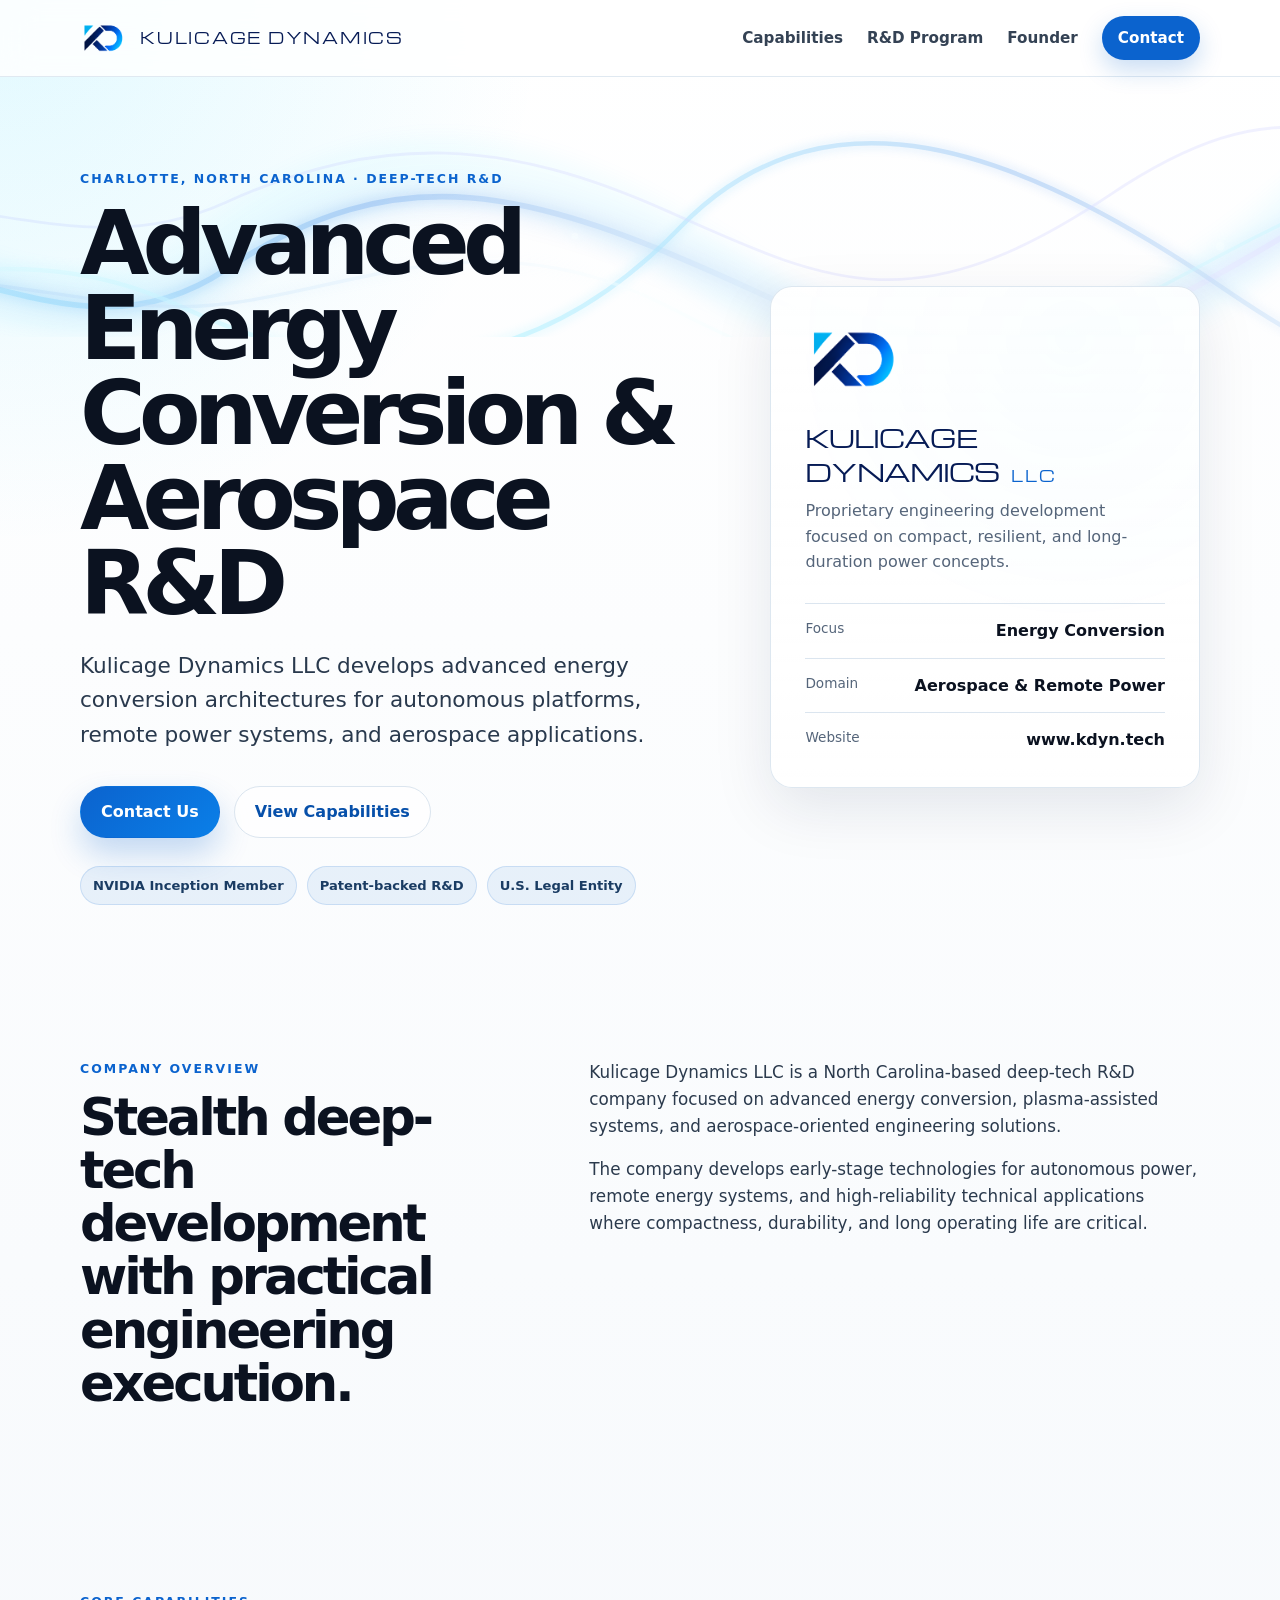
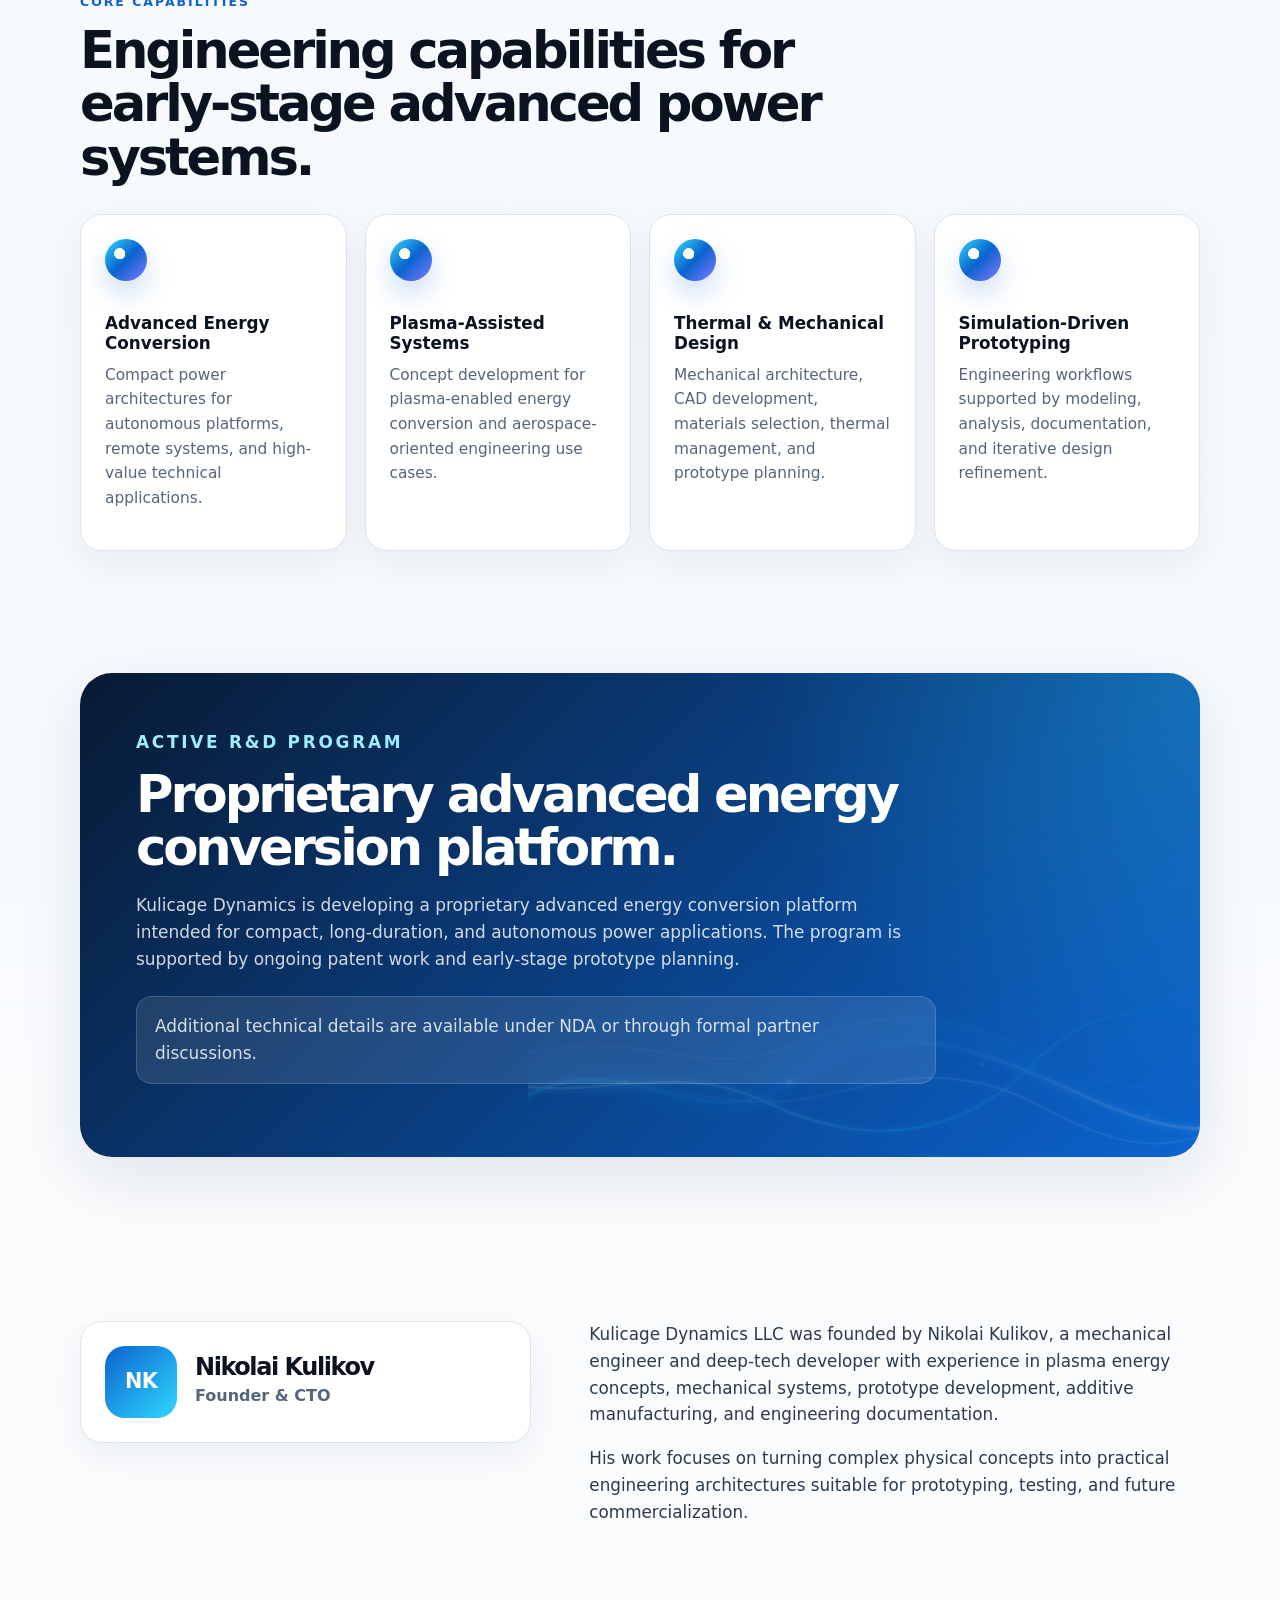
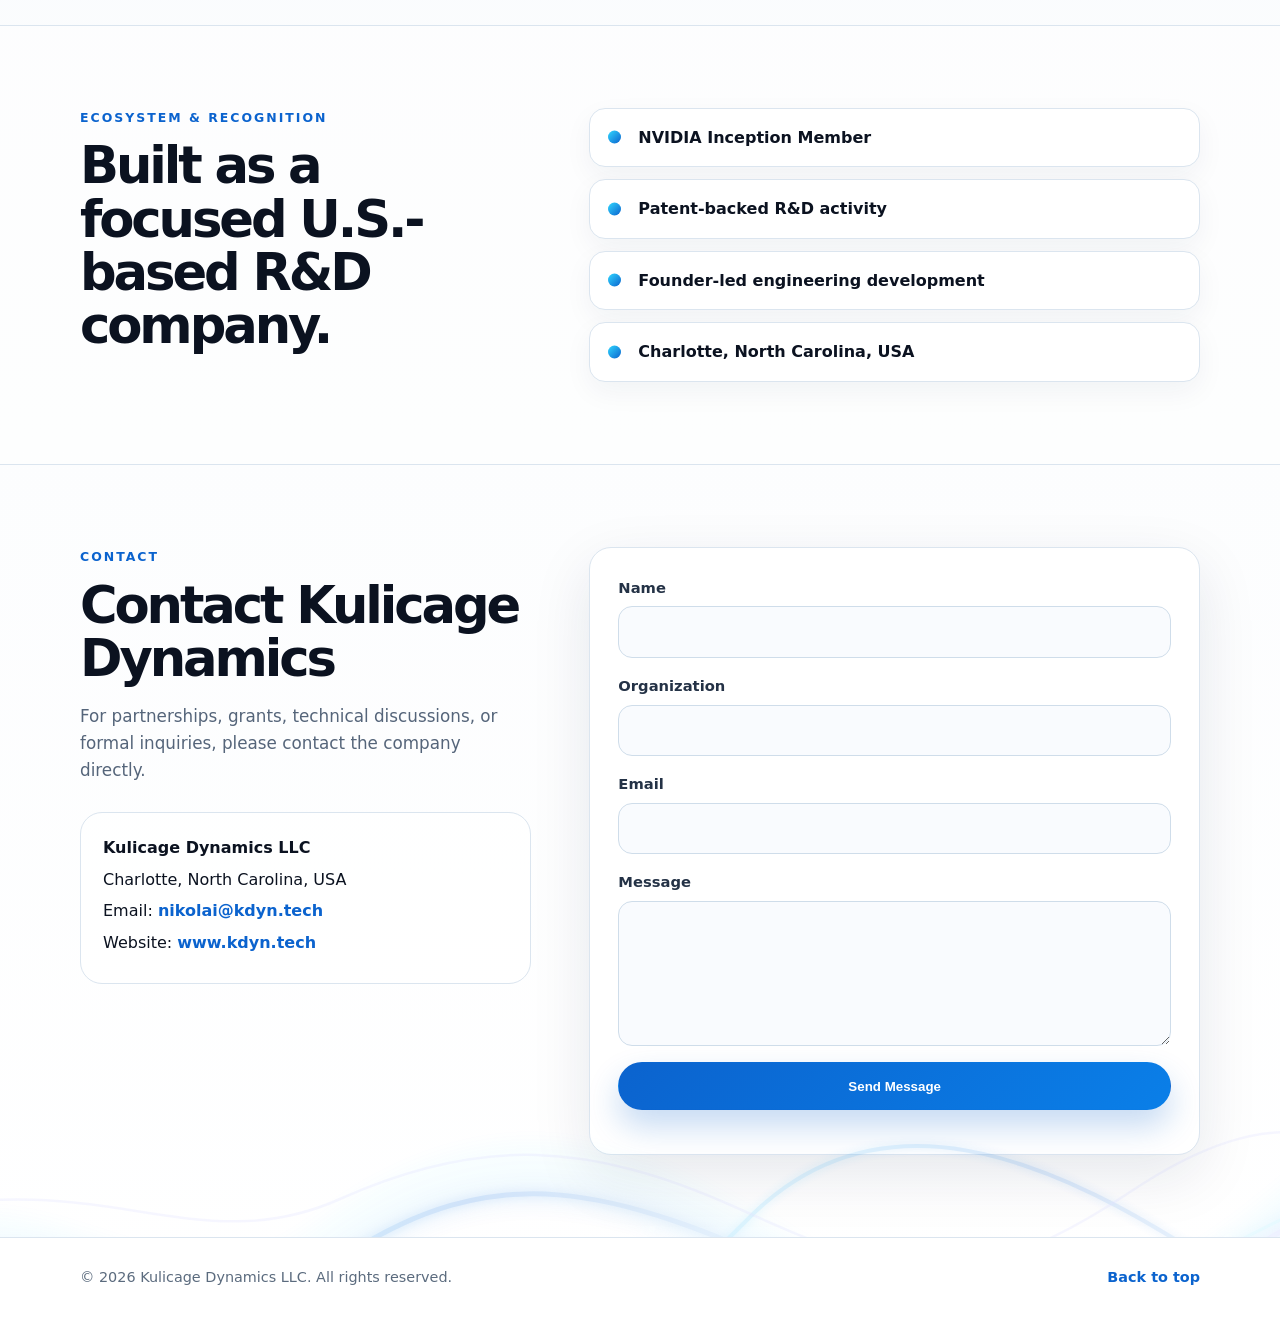
==== index.html @ 92423646 "Update index.html" ====
<!doctype html>
<html lang="en">
<head>
  <meta charset="utf-8" />
  <meta name="viewport" content="width=device-width, initial-scale=1" />
  <title>Kulicage Dynamics LLC | Advanced Energy Conversion & Aerospace R&D</title>
  <meta name="description" content="Kulicage Dynamics LLC is a North Carolina-based deep-tech R&D company focused on advanced energy conversion, plasma-assisted systems, aerospace-oriented engineering, and simulation-driven prototyping." />
  <meta name="theme-color" content="#0b63ce" />
  <meta property="og:title" content="Kulicage Dynamics LLC" />
  <meta property="og:description" content="Advanced Energy Conversion & Aerospace R&D" />
  <meta property="og:type" content="website" />
  <link rel="icon" href="assets/favicon.svg" type="image/svg+xml" />
  <link rel="preconnect" href="https://fonts.googleapis.com">
  <link rel="preconnect" href="https://fonts.gstatic.com" crossorigin>
  <link href="https://fonts.googleapis.com/css2?family=Michroma&family=Orbitron:wght@500;600;700&display=swap" rel="stylesheet">
  <link rel="stylesheet" href="styles.css" />
</head>

<body>
  <header class="site-header" id="top">
    <div class="container nav">
      <a class="brand" href="#top" aria-label="Kulicage Dynamics home">
        <img src="assets/logo.png" alt="" class="brand-mark" />
        <span class="brand-text">
          <span class="brand-name">Kulicage Dynamics</span>
        </span>
      </a>

      <button class="nav-toggle" type="button" aria-label="Open navigation" aria-expanded="false">
        <span></span><span></span><span></span>
      </button>

      <nav class="nav-links" aria-label="Main navigation">
        <a href="#capabilities">Capabilities</a>
        <a href="#program">R&D Program</a>
        <a href="#founder">Founder</a>
        <a href="#contact" class="nav-cta">Contact</a>
      </nav>
    </div>
  </header>

  <main>
    <section class="hero">
      <div class="plasma plasma-top" aria-hidden="true"></div>
      <div class="container hero-grid">
        <div class="hero-content">
          <p class="eyebrow">Charlotte, North Carolina · Deep-Tech R&D</p>
          <h1>Advanced Energy Conversion & Aerospace R&D</h1>
          <p class="hero-lead">
            Kulicage Dynamics LLC develops advanced energy conversion architectures
            for autonomous platforms, remote power systems, and aerospace applications.
          </p>
          <div class="hero-actions">
            <a class="button primary" href="#contact">Contact Us</a>
            <a class="button secondary" href="#capabilities">View Capabilities</a>
          </div>
          <div class="trust-row" aria-label="Company highlights">
            <span>NVIDIA Inception Member</span>
            <span>Patent-backed R&D</span>
            <span>U.S. Legal Entity</span>
          </div>
        </div>

        <aside class="hero-card" aria-label="Company summary">
          <div class="card-glow"></div>
          <img src="assets/logo.png" alt="" class="hero-card-logo" />
          <h2 class="card-wordmark">
          <span>Kulicage Dynamics</span>
          <small>LLC</small>
          </h2>
          <p>
            Proprietary engineering development focused on compact, resilient,
            and long-duration power concepts.
          </p>
          <dl>
            <div>
              <dt>Focus</dt>
              <dd>Energy Conversion</dd>
            </div>
            <div>
              <dt>Domain</dt>
              <dd>Aerospace & Remote Power</dd>
            </div>
            <div>
              <dt>Website</dt>
              <dd>www.kdyn.tech</dd>
            </div>
          </dl>
        </aside>
      </div>
    </section>

    <section class="section about" id="about">
      <div class="container split">
        <div>
          <p class="section-label">Company Overview</p>
          <h2>Stealth deep-tech development with practical engineering execution.</h2>
        </div>
        <div class="section-copy">
          <p>
            Kulicage Dynamics LLC is a North Carolina-based deep-tech R&D company
            focused on advanced energy conversion, plasma-assisted systems, and
            aerospace-oriented engineering solutions.
          </p>
          <p>
            The company develops early-stage technologies for autonomous power,
            remote energy systems, and high-reliability technical applications
            where compactness, durability, and long operating life are critical.
          </p>
        </div>
      </div>
    </section>

    <section class="section capabilities" id="capabilities">
      <div class="container">
        <div class="section-heading">
          <p class="section-label">Core Capabilities</p>
          <h2>Engineering capabilities for early-stage advanced power systems.</h2>
        </div>

        <div class="cards">
          <article class="cap-card">
            <span class="icon-dot"></span>
            <h3>Advanced Energy Conversion</h3>
            <p>Compact power architectures for autonomous platforms, remote systems, and high-value technical applications.</p>
          </article>

          <article class="cap-card">
            <span class="icon-dot"></span>
            <h3>Plasma-Assisted Systems</h3>
            <p>Concept development for plasma-enabled energy conversion and aerospace-oriented engineering use cases.</p>
          </article>

          <article class="cap-card">
            <span class="icon-dot"></span>
            <h3>Thermal & Mechanical Design</h3>
            <p>Mechanical architecture, CAD development, materials selection, thermal management, and prototype planning.</p>
          </article>

          <article class="cap-card">
            <span class="icon-dot"></span>
            <h3>Simulation-Driven Prototyping</h3>
            <p>Engineering workflows supported by modeling, analysis, documentation, and iterative design refinement.</p>
          </article>
        </div>
      </div>
    </section>

    <section class="section program" id="program">
      <div class="container program-panel">
        <div class="plasma plasma-panel" aria-hidden="true"></div>
        <div class="program-content">
          <p class="section-label">Active R&D Program</p>
          <h2>Proprietary advanced energy conversion platform.</h2>
          <p>
            Kulicage Dynamics is developing a proprietary advanced energy conversion
            platform intended for compact, long-duration, and autonomous power applications.
            The program is supported by ongoing patent work and early-stage prototype planning.
          </p>
          <p class="nda-note">
            Additional technical details are available under NDA or through formal partner discussions.
          </p>
        </div>
      </div>
    </section>

    <section class="section founder" id="founder">
      <div class="container founder-grid">
        <div class="founder-card">
          <div class="founder-initials">NK</div>
          <div>
            <h2>Nikolai Kulikov</h2>
            <p>Founder & CTO</p>
          </div>
        </div>
        <div class="section-copy">
          <p>
            Kulicage Dynamics LLC was founded by Nikolai Kulikov, a mechanical engineer
            and deep-tech developer with experience in plasma energy concepts, mechanical
            systems, prototype development, additive manufacturing, and engineering documentation.
          </p>
          <p>
            His work focuses on turning complex physical concepts into practical engineering
            architectures suitable for prototyping, testing, and future commercialization.
          </p>
        </div>
      </div>
    </section>

    <section class="section recognition" id="recognition">
      <div class="container recognition-grid">
        <div>
          <p class="section-label">Ecosystem & Recognition</p>
          <h2>Built as a focused U.S.-based R&D company.</h2>
        </div>
        <ul class="recognition-list">
          <li>NVIDIA Inception Member</li>
          <li>Patent-backed R&D activity</li>
          <li>Founder-led engineering development</li>
          <li>Charlotte, North Carolina, USA</li>
        </ul>
      </div>
    </section>

    <section class="section contact" id="contact">
      <div class="plasma plasma-bottom" aria-hidden="true"></div>
      <div class="container contact-grid">
        <div>
          <p class="section-label">Contact</p>
          <h2>Contact Kulicage Dynamics</h2>
          <p class="contact-lead">
            For partnerships, grants, technical discussions, or formal inquiries,
            please contact the company directly.
          </p>

          <div class="contact-lines">
            <p><strong>Kulicage Dynamics LLC</strong></p>
            <p>Charlotte, North Carolina, USA</p>
            <p>Email: <a href="mailto:nikolai@kdyn.tech">nikolai@kdyn.tech</a></p>
            <p>Website: <a href="https://www.kdyn.tech">www.kdyn.tech</a></p>
          </div>
        </div>

        <form class="contact-form" action="https://formspree.io/f/xzdokprv" method="POST">
           <label>
              Name
           <input type="text" name="name" autocomplete="name" required />
           </label>

           <label>
              Organization
           <input type="text" name="organization" autocomplete="organization" />
           </label>

           <label>
              Email
           <input type="email" name="email" autocomplete="email" required />
           </label>

           <label>
               Message
           <textarea name="message" rows="5" required></textarea>
           </label>

           <button class="button primary" id="sendBtn" type="submit">Send Message</button>

           <div id="formStatus" class="form-status" aria-live="polite"></div>
        </form>
      </div>
    </section>
  </main>

  <footer class="site-footer">
    <div class="container footer-row">
      <p>© <span id="year"></span> Kulicage Dynamics LLC. All rights reserved.</p>
      <a href="#top">Back to top</a>
    </div>
  </footer>

  <script src="script.js"></script>
</body>
</html>
---- styles.css ----
:root {
  --bg: #f6f9fc;
  --surface: #ffffff;
  --text: #0b1220;
  --muted: #55657a;
  --line: #dbe5ef;
  --blue: #0b63ce;
  --blue-dark: #0750aa;
  --cyan: #30d7ff;
  --violet: #7f7cff;
  --shadow: 0 20px 60px rgba(4, 32, 70, 0.10);
  --radius: 22px;
  --container: 1120px;
}

* {
  box-sizing: border-box;
}

html {
  scroll-behavior: smooth;
}

body {
  margin: 0;
  font-family: Inter, ui-sans-serif, system-ui, -apple-system, BlinkMacSystemFont, "Segoe UI", sans-serif;
  color: var(--text);
  background:
    radial-gradient(circle at top left, rgba(48, 215, 255, 0.14), transparent 34rem),
    linear-gradient(180deg, #ffffff 0%, var(--bg) 42%, #ffffff 100%);
  line-height: 1.6;
}

a {
  color: inherit;
  text-decoration: none;
}

img {
  max-width: 100%;
  display: block;
}

.container {
  width: min(var(--container), calc(100% - 40px));
  margin: 0 auto;
}

.site-header {
  position: sticky;
  top: 0;
  z-index: 20;
  background: rgba(255, 255, 255, 0.82);
  border-bottom: 1px solid rgba(219, 229, 239, 0.85);
  backdrop-filter: blur(16px);
}

.nav {
  min-height: 76px;
  display: flex;
  align-items: center;
  justify-content: space-between;
  gap: 24px;
}

.brand {
  display: flex;
  align-items: center;
  gap: 14px;
}

.brand-mark {
  width: 46px;
  height: auto;
  max-height: 42px;
  object-fit: contain;
}

.brand-text {
  display: grid;
  line-height: 1.15;
}

.brand-name {
  font-family: "Michroma", "Orbitron", system-ui, sans-serif;
  font-size: 0.92rem;
  font-weight: 400;
  letter-spacing: 0.12em;
  text-transform: uppercase;
  color: #061b55;
}

.brand-domain {
  color: var(--muted);
  font-size: 0.78rem;
  font-weight: 600;
  letter-spacing: 0.08em;
  text-transform: uppercase;
}

.nav-links {
  display: flex;
  align-items: center;
  gap: 24px;
  color: #344254;
  font-size: 0.95rem;
  font-weight: 650;
}

.nav-links a {
  transition: color 0.2s ease;
}

.nav-links a:hover {
  color: var(--blue);
}

.nav-cta {
  color: #ffffff !important;
  background: var(--blue);
  padding: 10px 16px;
  border-radius: 999px;
  box-shadow: 0 10px 24px rgba(11, 99, 206, 0.22);
}

.nav-toggle {
  display: none;
  border: 0;
  background: transparent;
  cursor: pointer;
  padding: 8px;
}

.nav-toggle span {
  display: block;
  width: 24px;
  height: 2px;
  margin: 5px 0;
  background: var(--text);
  border-radius: 99px;
}

.hero {
  position: relative;
  overflow: hidden;
  padding: 92px 0 72px;
}

.hero-grid {
  position: relative;
  display: grid;
  grid-template-columns: minmax(0, 1.2fr) minmax(320px, 0.8fr);
  gap: 46px;
  align-items: center;
}

.eyebrow,
.section-label {
  margin: 0 0 12px;
  color: var(--blue);
  font-size: 0.78rem;
  font-weight: 850;
  letter-spacing: 0.16em;
  text-transform: uppercase;
}

h1,
h2,
h3,
p {
  margin-top: 0;
}

h1 {
  max-width: 760px;
  margin-bottom: 22px;
  font-size: clamp(2.6rem, 7vw, 5.6rem);
  line-height: 0.95;
  letter-spacing: -0.075em;
}

.hero-lead {
  max-width: 720px;
  color: #29394d;
  font-size: clamp(1.08rem, 2vw, 1.35rem);
}

.hero-actions {
  display: flex;
  flex-wrap: wrap;
  gap: 14px;
  margin-top: 34px;
}

.button {
  display: inline-flex;
  align-items: center;
  justify-content: center;
  min-height: 48px;
  padding: 12px 20px;
  border: 1px solid transparent;
  border-radius: 999px;
  font-weight: 800;
  cursor: pointer;
  transition: transform 0.2s ease, box-shadow 0.2s ease, background 0.2s ease;
}

.button:hover {
  transform: translateY(-1px);
}

.button.primary {
  color: #ffffff;
  background: linear-gradient(135deg, var(--blue), #0a7fe8);
  box-shadow: 0 16px 32px rgba(11, 99, 206, 0.24);
}

.button.secondary {
  color: var(--blue-dark);
  background: rgba(255, 255, 255, 0.8);
  border-color: var(--line);
}

.trust-row {
  display: flex;
  flex-wrap: wrap;
  gap: 10px;
  margin-top: 28px;
}

.trust-row span {
  color: #1a3c63;
  background: rgba(11, 99, 206, 0.08);
  border: 1px solid rgba(11, 99, 206, 0.14);
  padding: 8px 12px;
  border-radius: 999px;
  font-size: 0.82rem;
  font-weight: 750;
}

.hero-card {
  position: relative;
  overflow: hidden;
  padding: 34px;
  background:
    linear-gradient(180deg, rgba(255, 255, 255, 0.94), rgba(255, 255, 255, 0.84)),
    radial-gradient(circle at 70% 10%, rgba(48, 215, 255, 0.32), transparent 18rem);
  border: 1px solid rgba(219, 229, 239, 0.92);
  border-radius: var(--radius);
  box-shadow: var(--shadow);
}

.card-glow {
  position: absolute;
  inset: auto -30% -45% 15%;
  height: 180px;
  background: radial-gradient(circle, rgba(48, 215, 255, 0.28), transparent 70%);
  pointer-events: none;
}

.hero-card-logo {
  width: 96px;
  height: auto;
  max-height: 78px;
  object-fit: contain;
  margin-bottom: 24px;
}

.hero-card h2 {
  margin-bottom: 10px;
  font-size: 1.55rem;
  letter-spacing: -0.04em;
}

.hero-card p {
  color: var(--muted);
}

.hero-card dl {
  display: grid;
  gap: 14px;
  margin: 28px 0 0;
}

.hero-card dl div {
  display: flex;
  justify-content: space-between;
  gap: 16px;
  padding-top: 14px;
  border-top: 1px solid var(--line);
}

.hero-card dt {
  color: var(--muted);
  font-size: 0.85rem;
}

.hero-card dd {
  margin: 0;
  color: var(--text);
  font-weight: 800;
  text-align: right;
}

.plasma {
  position: absolute;
  pointer-events: none;
  opacity: 0.72;
  background-image: url("assets/plasma-header.svg");
  background-repeat: no-repeat;
  background-size: cover;
  filter: saturate(1.15);
}

.plasma-top {
  top: 0;
  left: 50%;
  width: 140%;
  height: 260px;
  transform: translateX(-50%);
  opacity: 0.34;
}

.section {
  padding: 82px 0;
}

.split,
.founder-grid,
.recognition-grid,
.contact-grid {
  display: grid;
  grid-template-columns: minmax(0, 0.85fr) minmax(0, 1.15fr);
  gap: 58px;
  align-items: start;
}

.section h2 {
  margin-bottom: 18px;
  font-size: clamp(2rem, 4vw, 3.25rem);
  line-height: 1.04;
  letter-spacing: -0.06em;
}

.section-copy {
  color: #2b3a4d;
  font-size: 1.05rem;
}

.section-heading {
  max-width: 740px;
  margin-bottom: 30px;
}

.cards {
  display: grid;
  grid-template-columns: repeat(4, 1fr);
  gap: 18px;
}

.cap-card {
  min-height: 250px;
  padding: 24px;
  background: var(--surface);
  border: 1px solid var(--line);
  border-radius: var(--radius);
  box-shadow: 0 14px 36px rgba(4, 32, 70, 0.06);
}

.icon-dot {
  display: inline-block;
  width: 42px;
  height: 42px;
  margin-bottom: 24px;
  border-radius: 50%;
  background:
    radial-gradient(circle at 35% 35%, #ffffff 0 14%, transparent 15%),
    linear-gradient(135deg, var(--cyan), var(--blue), var(--violet));
  box-shadow: 0 12px 28px rgba(11, 99, 206, 0.22);
}

.cap-card h3 {
  margin-bottom: 10px;
  font-size: 1.05rem;
  line-height: 1.2;
}

.cap-card p {
  color: var(--muted);
  font-size: 0.96rem;
}

.program {
  padding-top: 40px;
}

.program-panel {
  position: relative;
  overflow: hidden;
  padding: 56px;
  color: #ffffff;
  background:
    radial-gradient(circle at top right, rgba(48, 215, 255, 0.25), transparent 28rem),
    linear-gradient(135deg, #081a33, #0b63ce);
  border-radius: calc(var(--radius) + 10px);
  box-shadow: var(--shadow);
}

.program-panel .section-label {
  color: #9eeeff;
}

.program-content {
  position: relative;
  max-width: 800px;
}

.program-content p {
  color: rgba(255, 255, 255, 0.82);
  font-size: 1.06rem;
}

.nda-note {
  margin-top: 22px;
  padding: 16px 18px;
  background: rgba(255, 255, 255, 0.10);
  border: 1px solid rgba(255, 255, 255, 0.16);
  border-radius: 16px;
}

.plasma-panel {
  right: -10%;
  bottom: -40px;
  width: 70%;
  height: 220px;
  opacity: 0.18;
}

.founder-card {
  display: flex;
  align-items: center;
  gap: 18px;
  padding: 24px;
  background: #ffffff;
  border: 1px solid var(--line);
  border-radius: var(--radius);
  box-shadow: 0 14px 36px rgba(4, 32, 70, 0.06);
}

.founder-initials {
  display: grid;
  place-items: center;
  flex: 0 0 auto;
  width: 72px;
  height: 72px;
  color: #ffffff;
  background: linear-gradient(135deg, var(--blue), var(--cyan));
  border-radius: 20px;
  font-size: 1.3rem;
  font-weight: 900;
  letter-spacing: -0.04em;
}

.founder-card h2 {
  margin: 0;
  font-size: 1.5rem;
}

.founder-card p {
  margin: 4px 0 0;
  color: var(--muted);
  font-weight: 700;
}

.recognition {
  background: rgba(255, 255, 255, 0.58);
  border-top: 1px solid var(--line);
  border-bottom: 1px solid var(--line);
}

.recognition-list {
  display: grid;
  gap: 12px;
  margin: 0;
  padding: 0;
  list-style: none;
}

.recognition-list li {
  position: relative;
  padding: 16px 18px 16px 48px;
  background: #ffffff;
  border: 1px solid var(--line);
  border-radius: 16px;
  font-weight: 750;
  box-shadow: 0 10px 28px rgba(4, 32, 70, 0.05);
}

.recognition-list li::before {
  content: "";
  position: absolute;
  left: 18px;
  top: 50%;
  width: 13px;
  height: 13px;
  transform: translateY(-50%);
  border-radius: 50%;
  background: linear-gradient(135deg, var(--cyan), var(--blue));
}

.contact {
  position: relative;
  overflow: hidden;
}

.contact-lead {
  max-width: 520px;
  color: var(--muted);
  font-size: 1.05rem;
}

.contact-lines {
  margin-top: 28px;
  padding: 22px;
  background: rgba(255, 255, 255, 0.78);
  border: 1px solid var(--line);
  border-radius: var(--radius);
}

.contact-lines p {
  margin-bottom: 6px;
}

.contact-lines a {
  color: var(--blue);
  font-weight: 750;
}

.contact-form {
  display: grid;
  gap: 16px;
  padding: 28px;
  background: #ffffff;
  border: 1px solid var(--line);
  border-radius: var(--radius);
  box-shadow: var(--shadow);
}

.contact-form label {
  display: grid;
  gap: 7px;
  color: #243246;
  font-size: 0.92rem;
  font-weight: 800;
}

input,
textarea {
  width: 100%;
  color: var(--text);
  background: #f9fbfe;
  border: 1px solid #cfddea;
  border-radius: 14px;
  padding: 13px 14px;
  font: inherit;
  outline: none;
  transition: border-color 0.2s ease, box-shadow 0.2s ease;
}

input:focus,
textarea:focus {
  border-color: rgba(11, 99, 206, 0.65);
  box-shadow: 0 0 0 4px rgba(11, 99, 206, 0.10);
}

textarea {
  resize: vertical;
}

.form-note {
  margin: 0;
  color: var(--muted);
  font-size: 0.78rem;
}

code {
  background: #eef4fb;
  padding: 2px 5px;
  border-radius: 6px;
}

.plasma-bottom {
  right: -18%;
  bottom: -110px;
  width: 125%;
  height: 260px;
  opacity: 0.22;
}

.site-footer {
  padding: 28px 0;
  color: #5b6b7e;
  background: #ffffff;
  border-top: 1px solid var(--line);
}

.footer-row {
  display: flex;
  justify-content: space-between;
  gap: 16px;
  align-items: center;
  font-size: 0.9rem;
}

.footer-row p {
  margin: 0;
}

.footer-row a {
  color: var(--blue);
  font-weight: 750;
}

@media (max-width: 920px) {
  .nav-toggle {
    display: block;
  }

  .nav-links {
    position: absolute;
    top: 76px;
    left: 20px;
    right: 20px;
    display: none;
    flex-direction: column;
    align-items: stretch;
    gap: 8px;
    padding: 16px;
    background: #ffffff;
    border: 1px solid var(--line);
    border-radius: 18px;
    box-shadow: var(--shadow);
  }

  .nav-links.is-open {
    display: flex;
  }

  .nav-links a {
    padding: 10px 12px;
  }

  .nav-cta {
    text-align: center;
  }

  .hero {
    padding-top: 72px;
  }

  .hero-grid,
  .split,
  .founder-grid,
  .recognition-grid,
  .contact-grid {
    grid-template-columns: 1fr;
  }

  .cards {
    grid-template-columns: repeat(2, 1fr);
  }

  .program-panel {
    padding: 36px 24px;
  }
}

@media (max-width: 620px) {
  .container {
    width: min(100% - 28px, var(--container));
  }

  .brand-name {
    font-size: 0.95rem;
  }

  .brand-domain {
    display: none;
  }

  h1 {
    font-size: clamp(2.5rem, 17vw, 4.3rem);
  }

  .hero-actions {
    flex-direction: column;
  }

  .button {
    width: 100%;
  }

  .cards {
    grid-template-columns: 1fr;
  }

  .cap-card {
    min-height: auto;
  }

  .footer-row {
    flex-direction: column;
    align-items: flex-start;
  }
}

.card-wordmark {
  margin-bottom: 14px;
  font-family: "Michroma", "Orbitron", system-ui, sans-serif;
  font-size: 1.18rem;
  font-weight: 400;
  line-height: 1.35;
  letter-spacing: 0.08em;
  text-transform: uppercase;
  color: #061b55;
}

.card-wordmark small {
  display: inline-block;
  margin-left: 0.35rem;
  font-size: 0.62em;
  letter-spacing: 0.12em;
  color: #0b63ce;
}
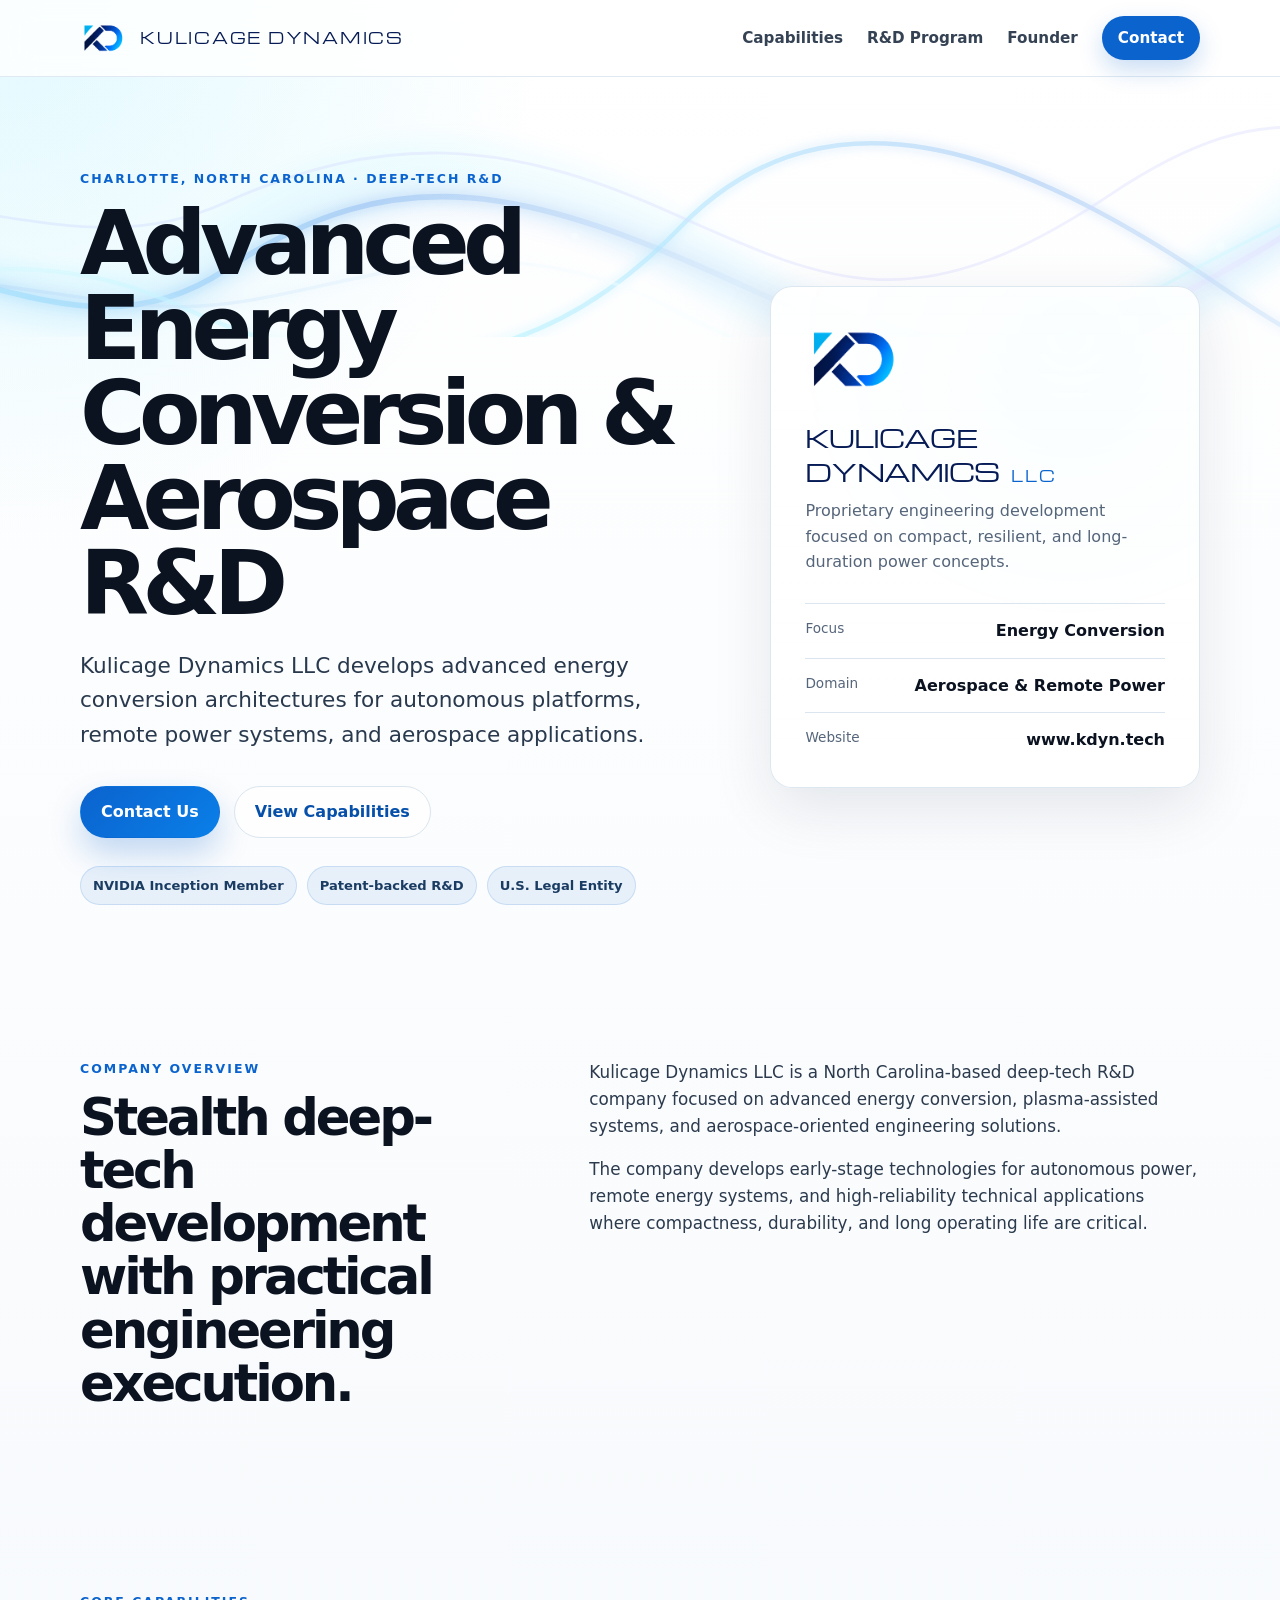
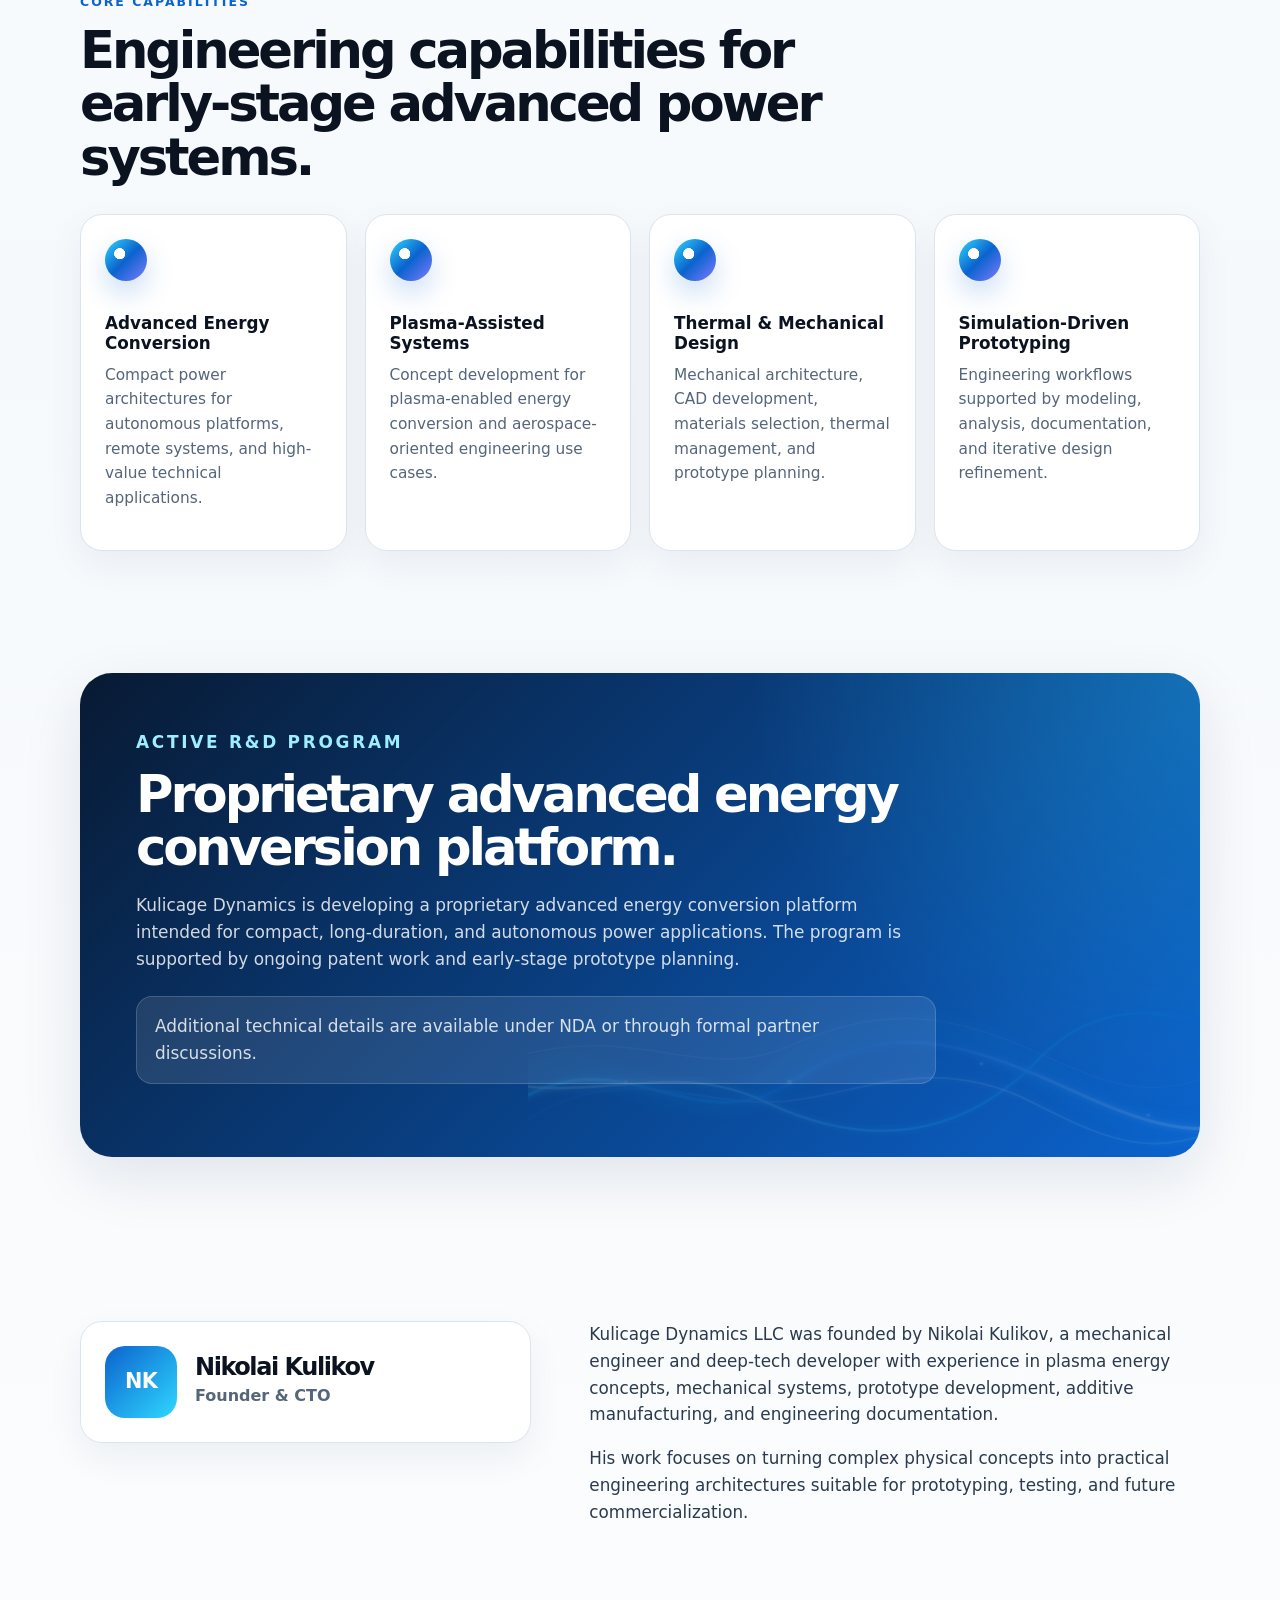
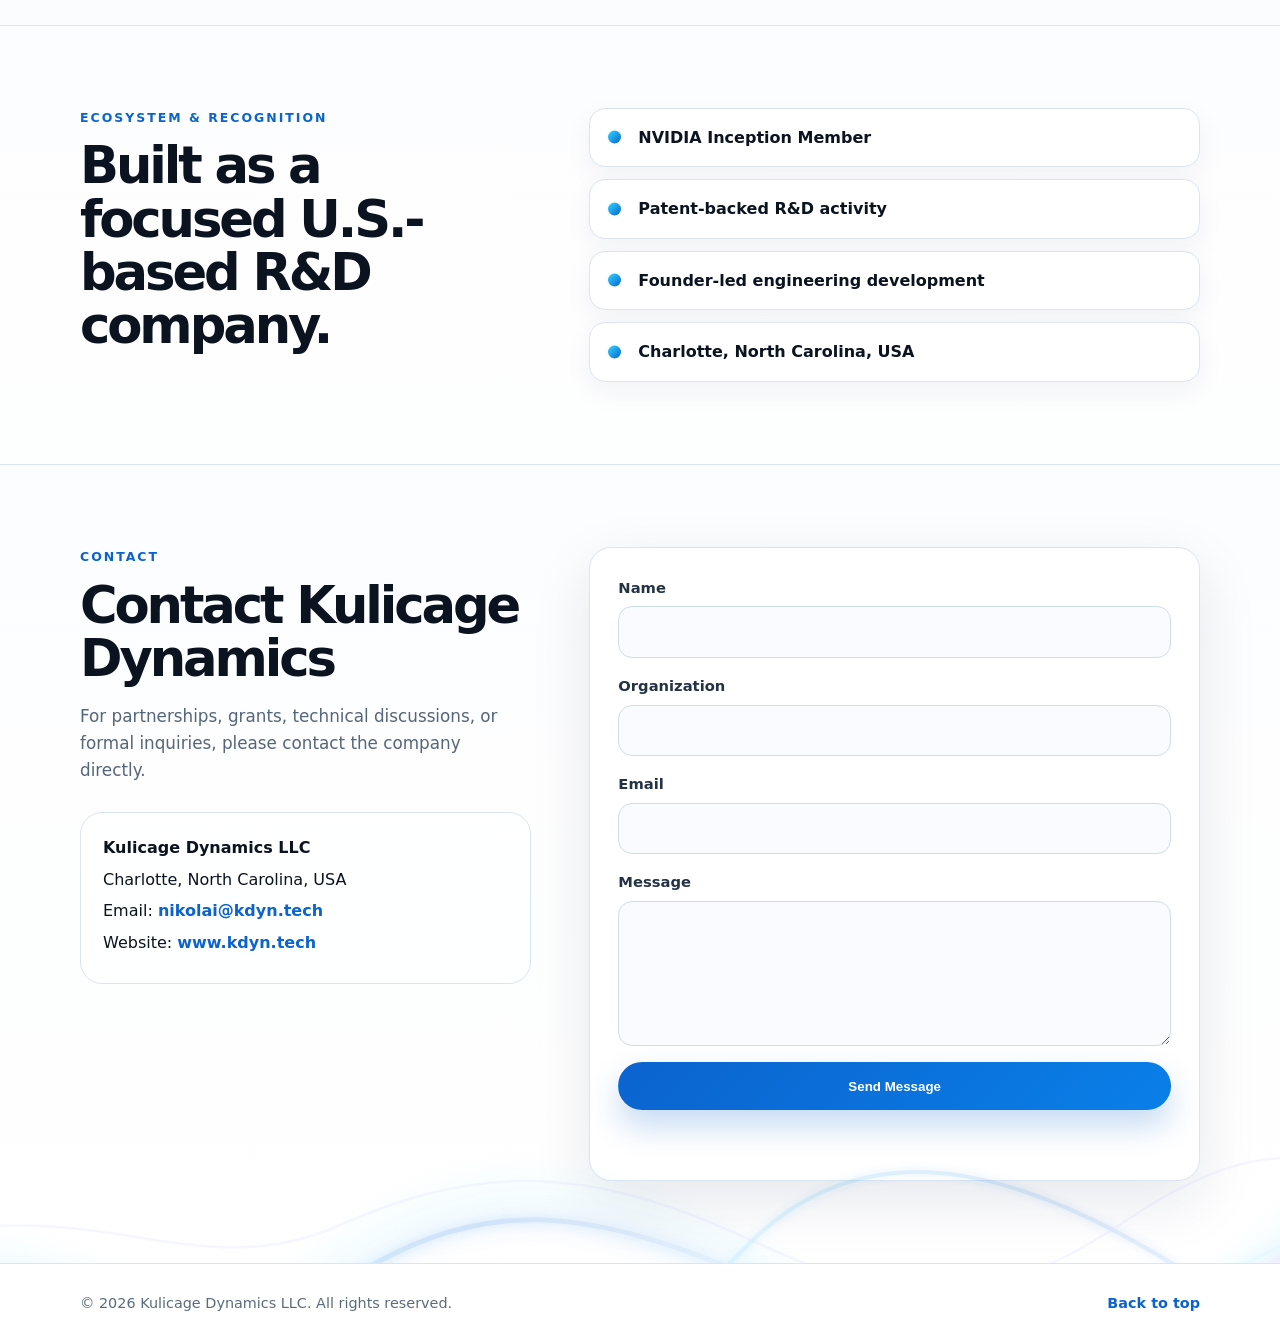
==== commit d66be2e2: "Update form element ID in contact form" ====
--- a/index.html
+++ b/index.html
@@ -221,7 +221,7 @@
           </div>
         </div>
 
-        <form class="contact-form" action="https://formspree.io/f/xzdokprv" method="POST">
+        <form id="contactForm" class="contact-form" action="https://formspree.io/f/xzdokprv" method="POST">
            <label>
               Name
            <input type="text" name="name" autocomplete="name" required />
--- a/styles.css
+++ b/styles.css
@@ -577,10 +577,27 @@
   resize: vertical;
 }
 
-.form-note {
-  margin: 0;
-  color: var(--muted);
-  font-size: 0.78rem;
+.form-status {
+  min-height: 22px;
+  margin-top: 4px;
+  font-size: 0.92rem;
+  font-weight: 750;
+  text-align: center;
+  transition: 0.2s ease;
+}
+
+.form-status.success {
+  color: #0b63ce;
+}
+
+.form-status.error {
+  color: #dc2626;
+}
+
+.contact-form button:disabled {
+  opacity: 0.72;
+  cursor: not-allowed;
+  transform: none;
 }
 
 code {
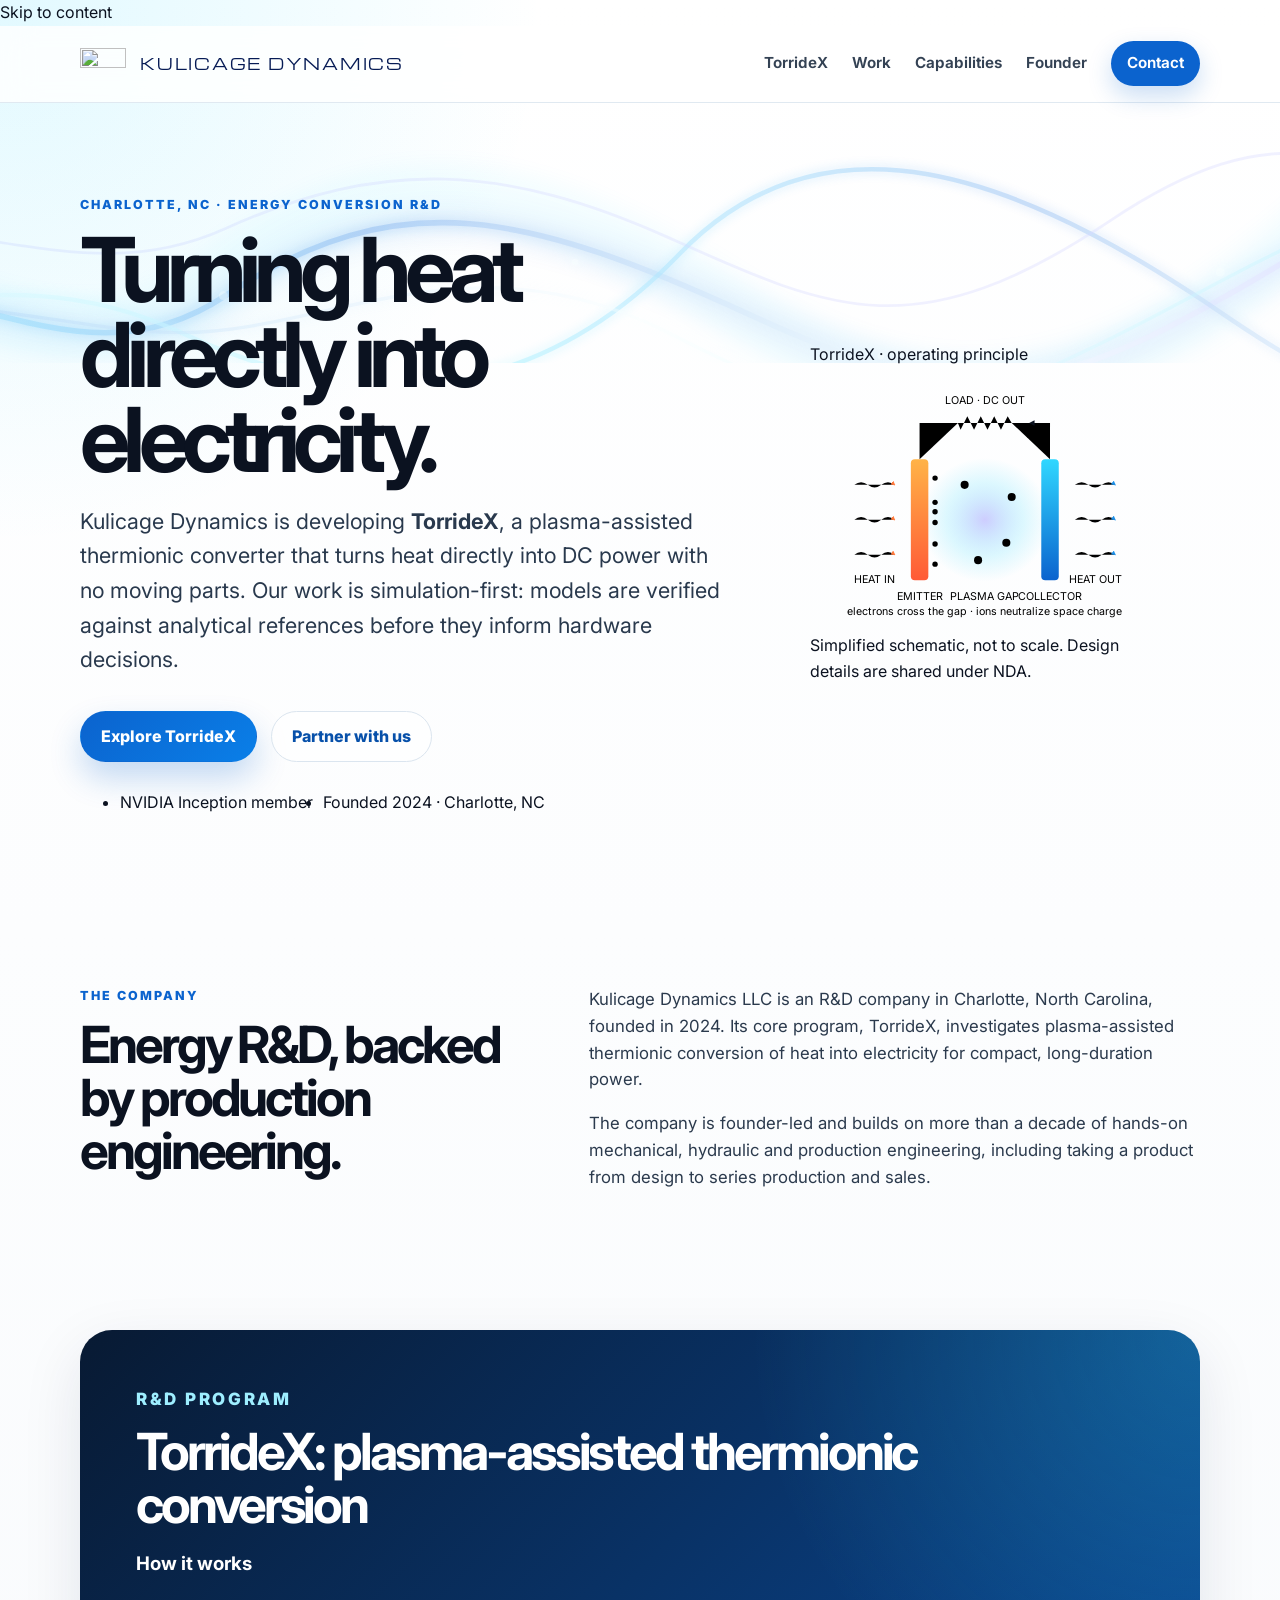
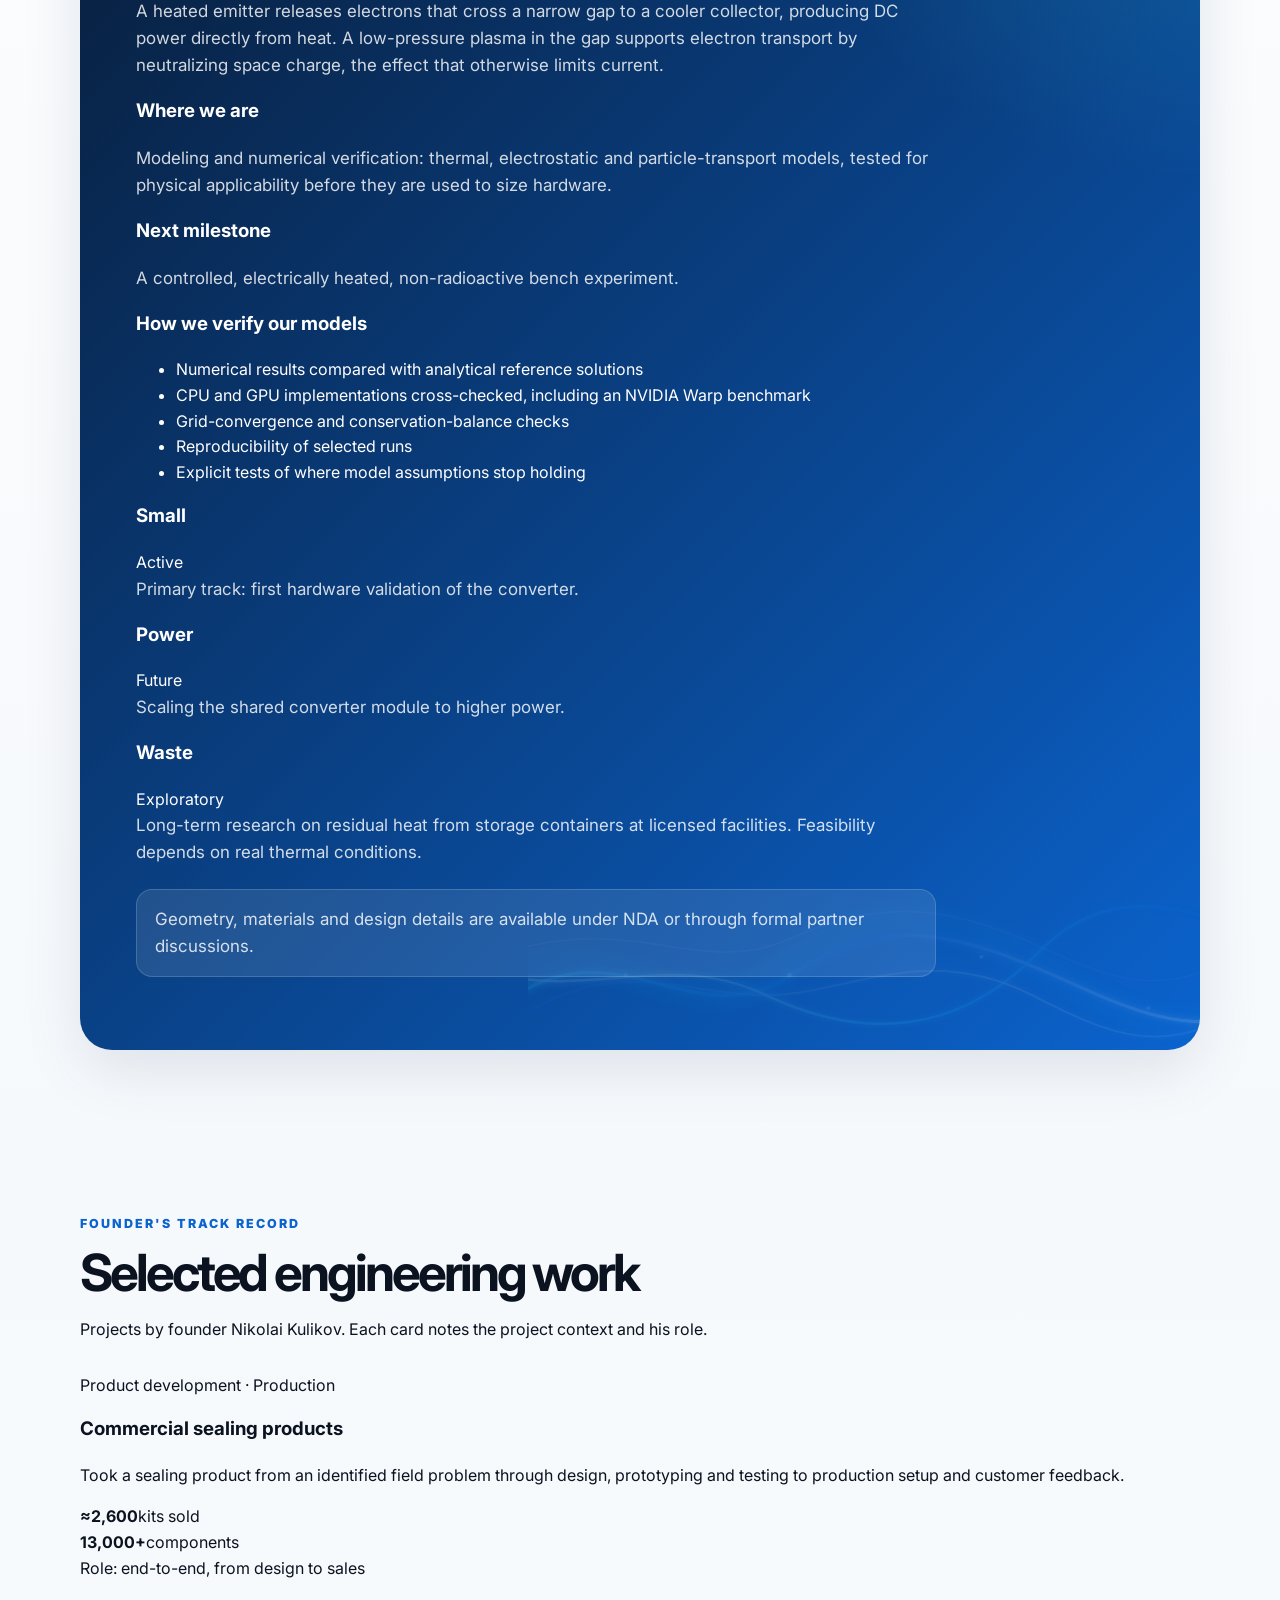
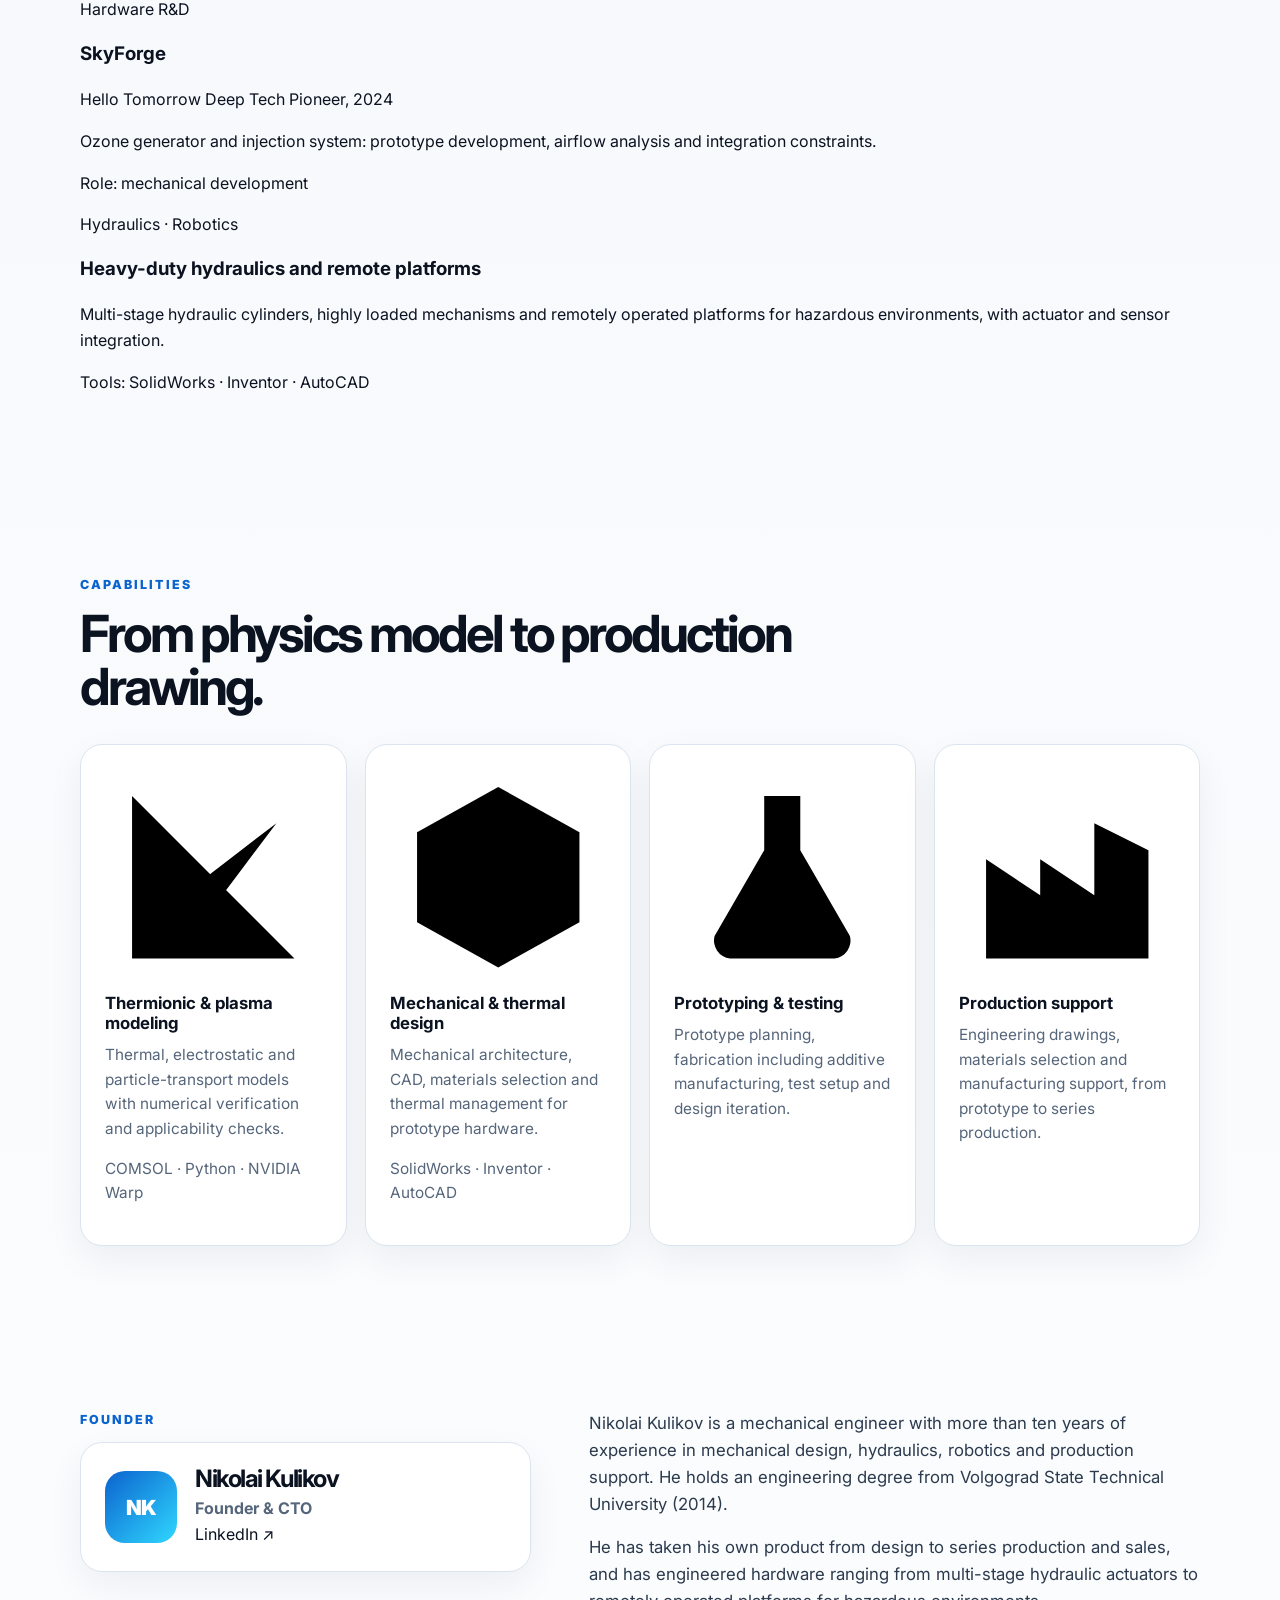
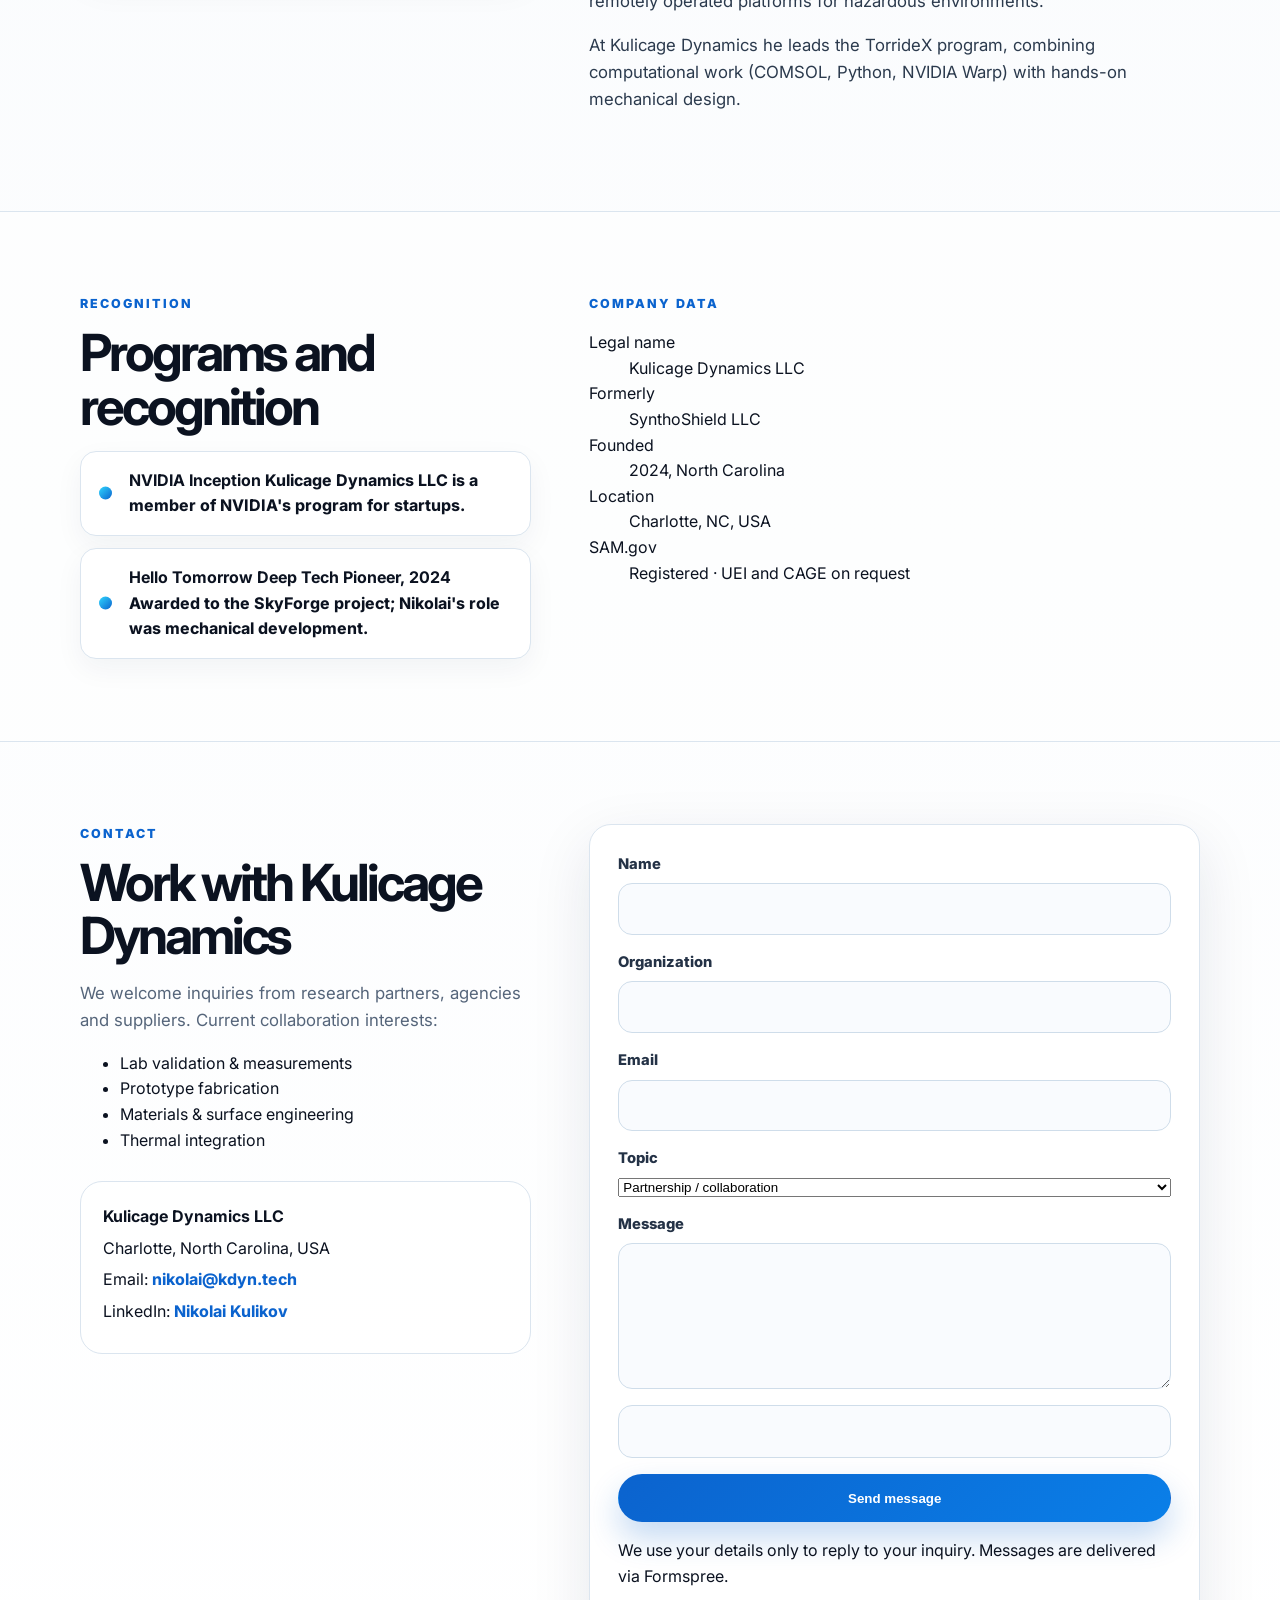
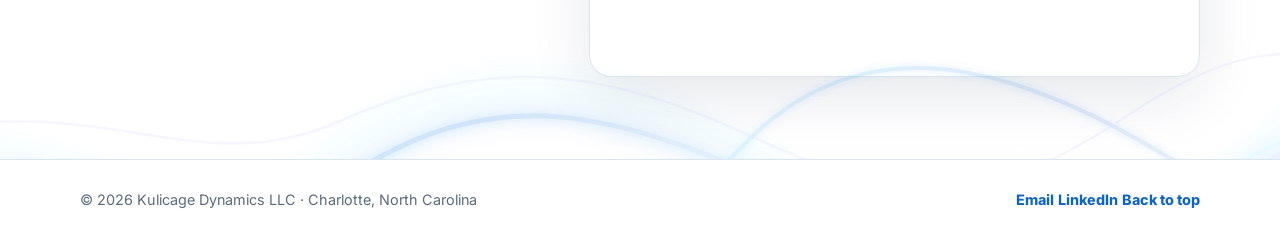
==== commit c3352253: "Update print statement from 'Hello' to 'Goodbye'" ====
--- a/index.html
+++ b/index.html
@@ -3,248 +3,527 @@
 <head>
   <meta charset="utf-8" />
   <meta name="viewport" content="width=device-width, initial-scale=1" />
-  <title>Kulicage Dynamics LLC | Advanced Energy Conversion & Aerospace R&D</title>
-  <meta name="description" content="Kulicage Dynamics LLC is a North Carolina-based deep-tech R&D company focused on advanced energy conversion, plasma-assisted systems, aerospace-oriented engineering, and simulation-driven prototyping." />
+  <title>Kulicage Dynamics | TorrideX Thermionic Energy Conversion R&amp;D</title>
+  <meta name="description" content="Kulicage Dynamics LLC (Charlotte, NC) develops TorrideX, a plasma-assisted thermionic converter for direct heat-to-electricity conversion. Simulation-first R&amp;D, NVIDIA Inception member." />
+  <link rel="canonical" href="https://kdyn.tech/" />
   <meta name="theme-color" content="#0b63ce" />
-  <meta property="og:title" content="Kulicage Dynamics LLC" />
-  <meta property="og:description" content="Advanced Energy Conversion & Aerospace R&D" />
+
   <meta property="og:type" content="website" />
+  <meta property="og:site_name" content="Kulicage Dynamics" />
+  <meta property="og:url" content="https://kdyn.tech/" />
+  <meta property="og:title" content="Kulicage Dynamics | TorrideX thermionic energy conversion" />
+  <meta property="og:description" content="Plasma-assisted thermionic conversion of heat into electricity. Simulation-first R&amp;D from Charlotte, North Carolina." />
+  <meta property="og:image" content="https://kdyn.tech/assets/og-image.jpg" />
+  <meta property="og:image:width" content="1200" />
+  <meta property="og:image:height" content="630" />
+  <meta property="og:image:alt" content="Kulicage Dynamics: TorrideX thermionic energy conversion R&amp;D" />
+  <meta name="twitter:card" content="summary_large_image" />
+
+  <link rel="icon" href="favicon.ico" sizes="any" />
   <link rel="icon" href="assets/favicon.svg" type="image/svg+xml" />
+  <link rel="apple-touch-icon" href="assets/apple-touch-icon.png" />
+
   <link rel="preconnect" href="https://fonts.googleapis.com">
   <link rel="preconnect" href="https://fonts.gstatic.com" crossorigin>
-  <link href="https://fonts.googleapis.com/css2?family=Michroma&family=Orbitron:wght@500;600;700&display=swap" rel="stylesheet">
+  <link href="https://fonts.googleapis.com/css2?family=Inter:wght@400;500;600;700;800&family=Michroma&display=swap" rel="stylesheet">
   <link rel="stylesheet" href="styles.css" />
+
+  <script type="application/ld+json">
+  {
+    "@context": "https://schema.org",
+    "@type": "Organization",
+    "name": "Kulicage Dynamics",
+    "legalName": "Kulicage Dynamics LLC",
+    "url": "https://kdyn.tech/",
+    "logo": "https://kdyn.tech/assets/logo.png",
+    "email": "nikolai@kdyn.tech",
+    "foundingDate": "2024",
+    "address": {
+      "@type": "PostalAddress",
+      "addressLocality": "Charlotte",
+      "addressRegion": "NC",
+      "addressCountry": "US"
+    },
+    "founder": {
+      "@type": "Person",
+      "name": "Nikolai Kulikov",
+      "jobTitle": "Founder & CTO",
+      "sameAs": ["https://www.linkedin.com/in/kulicage/"]
+    }
+  }
+  </script>
 </head>
 
 <body>
+  <a class="skip-link" href="#main">Skip to content</a>
+
   <header class="site-header" id="top">
     <div class="container nav">
       <a class="brand" href="#top" aria-label="Kulicage Dynamics home">
-        <img src="assets/logo.png" alt="" class="brand-mark" />
-        <span class="brand-text">
-          <span class="brand-name">Kulicage Dynamics</span>
-        </span>
+        <img src="assets/logo.svg" alt="" class="brand-mark" width="46" height="31" />
+        <span class="brand-name">Kulicage Dynamics</span>
       </a>
 
-      <button class="nav-toggle" type="button" aria-label="Open navigation" aria-expanded="false">
+      <button class="nav-toggle" type="button" aria-label="Open navigation" aria-expanded="false" aria-controls="site-nav">
         <span></span><span></span><span></span>
       </button>
 
-      <nav class="nav-links" aria-label="Main navigation">
+      <nav class="nav-links" id="site-nav" aria-label="Main navigation">
+        <a href="#program">TorrideX</a>
+        <a href="#work">Work</a>
         <a href="#capabilities">Capabilities</a>
-        <a href="#program">R&D Program</a>
         <a href="#founder">Founder</a>
         <a href="#contact" class="nav-cta">Contact</a>
       </nav>
     </div>
   </header>
 
-  <main>
+  <main id="main">
+    <!-- ============ HERO ============ -->
     <section class="hero">
       <div class="plasma plasma-top" aria-hidden="true"></div>
       <div class="container hero-grid">
         <div class="hero-content">
-          <p class="eyebrow">Charlotte, North Carolina · Deep-Tech R&D</p>
-          <h1>Advanced Energy Conversion & Aerospace R&D</h1>
+          <p class="eyebrow">Charlotte, NC · Energy&nbsp;conversion&nbsp;R&amp;D</p>
+          <h1>Turning heat directly into electricity.</h1>
           <p class="hero-lead">
-            Kulicage Dynamics LLC develops advanced energy conversion architectures
-            for autonomous platforms, remote power systems, and aerospace applications.
+            Kulicage Dynamics is developing <strong>TorrideX</strong>, a plasma-assisted
+            thermionic converter that turns heat directly into DC power with no moving parts.
+            Our work is simulation-first: models are verified against analytical references
+            before they inform hardware decisions.
           </p>
           <div class="hero-actions">
-            <a class="button primary" href="#contact">Contact Us</a>
-            <a class="button secondary" href="#capabilities">View Capabilities</a>
+            <a class="button primary" href="#program">Explore TorrideX</a>
+            <a class="button secondary" href="#contact">Partner with us</a>
           </div>
-          <div class="trust-row" aria-label="Company highlights">
-            <span>NVIDIA Inception Member</span>
-            <span>Patent-backed R&D</span>
-            <span>U.S. Legal Entity</span>
-          </div>
-        </div>
-
-        <aside class="hero-card" aria-label="Company summary">
-          <div class="card-glow"></div>
-          <img src="assets/logo.png" alt="" class="hero-card-logo" />
-          <h2 class="card-wordmark">
-          <span>Kulicage Dynamics</span>
-          <small>LLC</small>
-          </h2>
-          <p>
-            Proprietary engineering development focused on compact, resilient,
-            and long-duration power concepts.
-          </p>
-          <dl>
-            <div>
-              <dt>Focus</dt>
-              <dd>Energy Conversion</dd>
-            </div>
-            <div>
-              <dt>Domain</dt>
-              <dd>Aerospace & Remote Power</dd>
-            </div>
-            <div>
-              <dt>Website</dt>
-              <dd>www.kdyn.tech</dd>
-            </div>
-          </dl>
-        </aside>
-      </div>
-    </section>
-
+          <ul class="trust-row" aria-label="Company highlights">
+            <li>NVIDIA Inception member</li>
+            <li>Founded 2024 · Charlotte, NC</li>
+          </ul>
+        </div>
+
+        <figure class="hero-visual">
+          <p class="visual-label">TorrideX · operating principle</p>
+          <svg class="principle" viewBox="0 0 520 360" role="img" aria-labelledby="principle-title principle-desc">
+            <title id="principle-title">Thermionic converter operating principle</title>
+            <desc id="principle-desc">Heat enters a hot emitter, which releases electrons. Electrons cross a plasma-filled gap to a cooler collector and return through an external load, producing DC power. Remaining heat is rejected from the collector.</desc>
+            <defs>
+              <linearGradient id="g-hot" x1="0" y1="0" x2="0" y2="1">
+                <stop offset="0" stop-color="#ffb347" />
+                <stop offset="1" stop-color="#ff5a36" />
+              </linearGradient>
+              <linearGradient id="g-cold" x1="0" y1="0" x2="0" y2="1">
+                <stop offset="0" stop-color="#30d7ff" />
+                <stop offset="1" stop-color="#0b63ce" />
+              </linearGradient>
+              <radialGradient id="g-plasma" cx="0.5" cy="0.5" r="0.5">
+                <stop offset="0" stop-color="#7f7cff" stop-opacity="0.38" />
+                <stop offset="0.6" stop-color="#30d7ff" stop-opacity="0.16" />
+                <stop offset="1" stop-color="#30d7ff" stop-opacity="0" />
+              </radialGradient>
+              <marker id="arrow-hot" viewBox="0 0 10 10" refX="8" refY="5" markerWidth="7" markerHeight="7" orient="auto-start-reverse">
+                <path d="M0 0 L10 5 L0 10 z" fill="#ff7a3d" />
+              </marker>
+              <marker id="arrow-cold" viewBox="0 0 10 10" refX="8" refY="5" markerWidth="7" markerHeight="7" orient="auto-start-reverse">
+                <path d="M0 0 L10 5 L0 10 z" fill="#1d8fe6" />
+              </marker>
+              <marker id="arrow-wire" viewBox="0 0 10 10" refX="5" refY="5" markerWidth="8" markerHeight="8" orient="auto">
+                <path d="M0 0 L10 5 L0 10 z" fill="#0b1220" />
+              </marker>
+            </defs>
+
+            <!-- external circuit -->
+            <path d="M357 112 V58 H300" class="wire" />
+            <path d="M220 58 H163 V112" class="wire" />
+            <path d="M300 58 l-6 -10 l-10 20 l-10 -20 l-10 20 l-10 -20 l-10 20 l-10 -20 l-10 20 l-4 -10" class="wire resistor" />
+            <path d="M338 58 H330" class="wire" marker-end="url(#arrow-wire)" />
+            <text x="260" y="30" class="svg-label" text-anchor="middle">LOAD · DC OUT</text>
+            <text x="330" y="80" class="svg-note" text-anchor="middle">e⁻</text>
+
+            <!-- plasma gap -->
+            <ellipse cx="260" cy="202" rx="96" ry="92" fill="url(#g-plasma)" />
+
+            <!-- emitter / collector -->
+            <rect x="150" y="112" width="26" height="180" rx="6" fill="url(#g-hot)" />
+            <rect x="344" y="112" width="26" height="180" rx="6" fill="url(#g-cold)" />
+
+            <!-- ions (space-charge neutralization) -->
+            <g class="ions">
+              <circle cx="230" cy="150" r="6" /><text x="230" y="154" text-anchor="middle">+</text>
+              <circle cx="292" cy="236" r="6" /><text x="292" y="240" text-anchor="middle">+</text>
+              <circle cx="250" cy="262" r="6" /><text x="250" y="266" text-anchor="middle">+</text>
+              <circle cx="300" cy="168" r="6" /><text x="300" y="172" text-anchor="middle">+</text>
+            </g>
+
+            <!-- electrons crossing the gap -->
+            <g class="electrons">
+              <circle class="e" cx="186" cy="140" r="4" style="animation-delay:-0.2s" />
+              <circle class="e" cx="186" cy="176" r="4" style="animation-delay:-1.4s" />
+              <circle class="e" cx="186" cy="206" r="4" style="animation-delay:-0.8s" />
+              <circle class="e" cx="186" cy="238" r="4" style="animation-delay:-2.0s" />
+              <circle class="e" cx="186" cy="268" r="4" style="animation-delay:-1.1s" />
+              <circle class="e" cx="186" cy="190" r="4" style="animation-delay:-2.3s" />
+            </g>
+
+            <!-- heat in -->
+            <g class="heat-in">
+              <path d="M66 150 q10 -8 20 0 t20 0 t20 0" marker-end="url(#arrow-hot)" />
+              <path d="M66 202 q10 -8 20 0 t20 0 t20 0" marker-end="url(#arrow-hot)" />
+              <path d="M66 254 q10 -8 20 0 t20 0 t20 0" marker-end="url(#arrow-hot)" />
+            </g>
+            <!-- heat out -->
+            <g class="heat-out">
+              <path d="M394 150 q10 -8 20 0 t20 0 t20 0" marker-end="url(#arrow-cold)" />
+              <path d="M394 202 q10 -8 20 0 t20 0 t20 0" marker-end="url(#arrow-cold)" />
+              <path d="M394 254 q10 -8 20 0 t20 0 t20 0" marker-end="url(#arrow-cold)" />
+            </g>
+
+            <!-- labels -->
+            <text x="96" y="296" class="svg-label hot" text-anchor="middle">HEAT IN</text>
+            <text x="424" y="296" class="svg-label cold" text-anchor="middle">HEAT OUT</text>
+            <text x="163" y="322" class="svg-label hot" text-anchor="middle">EMITTER</text>
+            <text x="260" y="322" class="svg-label" text-anchor="middle">PLASMA GAP</text>
+            <text x="357" y="322" class="svg-label cold" text-anchor="middle">COLLECTOR</text>
+            <text x="260" y="344" class="svg-note" text-anchor="middle">electrons cross the gap · ions neutralize space charge</text>
+          </svg>
+          <figcaption>Simplified schematic, not to scale. Design details are shared under NDA.</figcaption>
+        </figure>
+      </div>
+    </section>
+
+    <!-- ============ COMPANY ============ -->
     <section class="section about" id="about">
       <div class="container split">
         <div>
-          <p class="section-label">Company Overview</p>
-          <h2>Stealth deep-tech development with practical engineering execution.</h2>
+          <p class="section-label">The company</p>
+          <h2>Energy R&amp;D, backed by production engineering.</h2>
         </div>
         <div class="section-copy">
           <p>
-            Kulicage Dynamics LLC is a North Carolina-based deep-tech R&D company
-            focused on advanced energy conversion, plasma-assisted systems, and
-            aerospace-oriented engineering solutions.
+            Kulicage Dynamics LLC is an R&amp;D company in Charlotte, North Carolina, founded in 2024.
+            Its core program, TorrideX, investigates plasma-assisted thermionic conversion of heat
+            into electricity for compact, long-duration power.
           </p>
           <p>
-            The company develops early-stage technologies for autonomous power,
-            remote energy systems, and high-reliability technical applications
-            where compactness, durability, and long operating life are critical.
-          </p>
-        </div>
-      </div>
-    </section>
-
-    <section class="section capabilities" id="capabilities">
-      <div class="container">
-        <div class="section-heading">
-          <p class="section-label">Core Capabilities</p>
-          <h2>Engineering capabilities for early-stage advanced power systems.</h2>
-        </div>
-
-        <div class="cards">
-          <article class="cap-card">
-            <span class="icon-dot"></span>
-            <h3>Advanced Energy Conversion</h3>
-            <p>Compact power architectures for autonomous platforms, remote systems, and high-value technical applications.</p>
-          </article>
-
-          <article class="cap-card">
-            <span class="icon-dot"></span>
-            <h3>Plasma-Assisted Systems</h3>
-            <p>Concept development for plasma-enabled energy conversion and aerospace-oriented engineering use cases.</p>
-          </article>
-
-          <article class="cap-card">
-            <span class="icon-dot"></span>
-            <h3>Thermal & Mechanical Design</h3>
-            <p>Mechanical architecture, CAD development, materials selection, thermal management, and prototype planning.</p>
-          </article>
-
-          <article class="cap-card">
-            <span class="icon-dot"></span>
-            <h3>Simulation-Driven Prototyping</h3>
-            <p>Engineering workflows supported by modeling, analysis, documentation, and iterative design refinement.</p>
-          </article>
-        </div>
-      </div>
-    </section>
-
+            The company is founder-led and builds on more than a decade of hands-on mechanical,
+            hydraulic and production engineering, including taking a product from design
+            to series production and sales.
+          </p>
+        </div>
+      </div>
+    </section>
+
+    <!-- ============ TORRIDEX PROGRAM ============ -->
     <section class="section program" id="program">
       <div class="container program-panel">
         <div class="plasma plasma-panel" aria-hidden="true"></div>
         <div class="program-content">
-          <p class="section-label">Active R&D Program</p>
-          <h2>Proprietary advanced energy conversion platform.</h2>
-          <p>
-            Kulicage Dynamics is developing a proprietary advanced energy conversion
-            platform intended for compact, long-duration, and autonomous power applications.
-            The program is supported by ongoing patent work and early-stage prototype planning.
-          </p>
+          <p class="section-label">R&amp;D program</p>
+          <h2>TorrideX: plasma-assisted thermionic conversion</h2>
+
+          <div class="program-grid">
+            <div class="program-text">
+              <h3>How it works</h3>
+              <p>
+                A heated emitter releases electrons that cross a narrow gap to a cooler collector,
+                producing DC power directly from heat. A low-pressure plasma in the gap supports
+                electron transport by neutralizing space charge, the effect that otherwise limits current.
+              </p>
+              <h3>Where we are</h3>
+              <p>
+                Modeling and numerical verification: thermal, electrostatic and particle-transport
+                models, tested for physical applicability before they are used to size hardware.
+              </p>
+              <h3>Next milestone</h3>
+              <p>
+                A controlled, electrically heated, non-radioactive bench experiment.
+              </p>
+            </div>
+
+            <div class="verify">
+              <h3>How we verify our models</h3>
+              <ul class="check-list">
+                <li>Numerical results compared with analytical reference solutions</li>
+                <li>CPU and GPU implementations cross-checked, including an NVIDIA Warp benchmark</li>
+                <li>Grid-convergence and conservation-balance checks</li>
+                <li>Reproducibility of selected runs</li>
+                <li>Explicit tests of where model assumptions stop holding</li>
+              </ul>
+              <!-- TODO: add a verification chart here (e.g. Warp CPU/GPU vs analytical reference):
+              <img src="assets/verification-chart.png" alt="..." class="verify-chart" loading="lazy" /> -->
+            </div>
+          </div>
+
+          <div class="tracks">
+            <article class="track">
+              <div class="track-head">
+                <h3>Small</h3>
+                <span class="status status-active">Active</span>
+              </div>
+              <p>Primary track: first hardware validation of the converter.</p>
+            </article>
+            <article class="track">
+              <div class="track-head">
+                <h3>Power</h3>
+                <span class="status">Future</span>
+              </div>
+              <p>Scaling the shared converter module to higher power.</p>
+            </article>
+            <article class="track">
+              <div class="track-head">
+                <h3>Waste</h3>
+                <span class="status">Exploratory</span>
+              </div>
+              <p>Long-term research on residual heat from storage containers at licensed facilities. Feasibility depends on real thermal conditions.</p>
+            </article>
+          </div>
+
           <p class="nda-note">
-            Additional technical details are available under NDA or through formal partner discussions.
-          </p>
-        </div>
-      </div>
-    </section>
-
+            Geometry, materials and design details are available under NDA or through formal partner discussions.
+          </p>
+        </div>
+      </div>
+    </section>
+
+    <!-- ============ SELECTED WORK ============ -->
+    <section class="section work" id="work">
+      <div class="container">
+        <div class="section-heading">
+          <p class="section-label">Founder's track record</p>
+          <h2>Selected engineering work</h2>
+          <p class="section-intro">
+            Projects by founder Nikolai Kulikov. Each card notes the project context and his role.
+          </p>
+        </div>
+
+        <div class="work-grid">
+          <article class="work-card">
+            <!-- <img src="assets/work-seals.jpg" alt="..." class="work-media" loading="lazy" /> -->
+            <p class="work-tag">Product development · Production</p>
+            <h3>Commercial sealing products</h3>
+            <p>
+              Took a sealing product from an identified field problem through design, prototyping
+              and testing to production setup and customer feedback.
+            </p>
+            <div class="work-stats">
+              <div><strong>≈2,600</strong><span>kits sold</span></div>
+              <div><strong>13,000+</strong><span>components</span></div>
+            </div>
+            <p class="work-role">Role: end-to-end, from design to sales</p>
+            <!-- TODO: state under which brand/business these were sold (not Kulicage Dynamics sales) -->
+          </article>
+
+          <article class="work-card">
+            <!-- <img src="assets/work-skyforge.jpg" alt="..." class="work-media" loading="lazy" /> -->
+            <p class="work-tag">Hardware R&amp;D</p>
+            <h3>SkyForge</h3>
+            <p class="work-badge">Hello Tomorrow Deep Tech Pioneer, 2024</p>
+            <p>
+              Ozone generator and injection system: prototype development, airflow analysis
+              and integration constraints.
+            </p>
+            <p class="work-role">Role: mechanical development</p>
+          </article>
+
+          <article class="work-card">
+            <!-- <img src="assets/work-hydraulics.jpg" alt="..." class="work-media" loading="lazy" /> -->
+            <p class="work-tag">Hydraulics · Robotics</p>
+            <h3>Heavy-duty hydraulics and remote platforms</h3>
+            <p>
+              Multi-stage hydraulic cylinders, highly loaded mechanisms and remotely operated
+              platforms for hazardous environments, with actuator and sensor integration.
+            </p>
+            <p class="work-role">Tools: SolidWorks · Inventor · AutoCAD</p>
+          </article>
+        </div>
+      </div>
+    </section>
+
+    <!-- ============ CAPABILITIES ============ -->
+    <section class="section capabilities" id="capabilities">
+      <div class="container">
+        <div class="section-heading">
+          <p class="section-label">Capabilities</p>
+          <h2>From physics model to production drawing.</h2>
+        </div>
+
+        <div class="cards">
+          <article class="cap-card">
+            <span class="icon" aria-hidden="true">
+              <svg viewBox="0 0 24 24"><path d="M3 3v18h18" /><path d="M6 16l4-5 3 3 6-8" /></svg>
+            </span>
+            <h3>Thermionic &amp; plasma modeling</h3>
+            <p>Thermal, electrostatic and particle-transport models with numerical verification and applicability checks.</p>
+            <p class="cap-tools">COMSOL · Python · NVIDIA Warp</p>
+          </article>
+
+          <article class="cap-card">
+            <span class="icon" aria-hidden="true">
+              <svg viewBox="0 0 24 24"><path d="M12 2l9 5v10l-9 5-9-5V7z" /><path d="M12 22V12" /><path d="M21 7l-9 5-9-5" /></svg>
+            </span>
+            <h3>Mechanical &amp; thermal design</h3>
+            <p>Mechanical architecture, CAD, materials selection and thermal management for prototype hardware.</p>
+            <p class="cap-tools">SolidWorks · Inventor · AutoCAD</p>
+          </article>
+
+          <article class="cap-card">
+            <span class="icon" aria-hidden="true">
+              <svg viewBox="0 0 24 24"><path d="M9 3h6" /><path d="M10 3v6l-5.5 9.5A2 2 0 0 0 6.2 21h11.6a2 2 0 0 0 1.7-2.5L14 9V3" /><path d="M7.5 15h9" /></svg>
+            </span>
+            <h3>Prototyping &amp; testing</h3>
+            <p>Prototype planning, fabrication including additive manufacturing, test setup and design iteration.</p>
+          </article>
+
+          <article class="cap-card">
+            <span class="icon" aria-hidden="true">
+              <svg viewBox="0 0 24 24"><path d="M3 21V10l6 4v-4l6 4V6l6 3v12z" /><path d="M3 21h18" /></svg>
+            </span>
+            <h3>Production support</h3>
+            <p>Engineering drawings, materials selection and manufacturing support, from prototype to series production.</p>
+          </article>
+        </div>
+      </div>
+    </section>
+
+    <!-- ============ FOUNDER ============ -->
     <section class="section founder" id="founder">
       <div class="container founder-grid">
+        <div>
+        <p class="section-label">Founder</p>
         <div class="founder-card">
-          <div class="founder-initials">NK</div>
+          <!-- Replace the initials with a photo when available:
+          <img src="assets/founder.jpg" alt="Nikolai Kulikov" class="founder-photo" width="72" height="72" /> -->
+          <div class="founder-initials" aria-hidden="true">NK</div>
           <div>
             <h2>Nikolai Kulikov</h2>
-            <p>Founder & CTO</p>
+            <p>Founder &amp; CTO</p>
+            <a class="founder-link" href="https://www.linkedin.com/in/kulicage/" target="_blank" rel="noopener">LinkedIn ↗</a>
           </div>
+        </div>
         </div>
         <div class="section-copy">
           <p>
-            Kulicage Dynamics LLC was founded by Nikolai Kulikov, a mechanical engineer
-            and deep-tech developer with experience in plasma energy concepts, mechanical
-            systems, prototype development, additive manufacturing, and engineering documentation.
+            Nikolai Kulikov is a mechanical engineer with more than ten years of experience in
+            mechanical design, hydraulics, robotics and production support. He holds an engineering
+            degree from Volgograd State Technical University (2014).
           </p>
           <p>
-            His work focuses on turning complex physical concepts into practical engineering
-            architectures suitable for prototyping, testing, and future commercialization.
-          </p>
-        </div>
-      </div>
-    </section>
-
-    <section class="section recognition" id="recognition">
+            He has taken his own product from design to series production and sales, and has
+            engineered hardware ranging from multi-stage hydraulic actuators to remotely operated
+            platforms for hazardous environments.
+          </p>
+          <p>
+            At Kulicage Dynamics he leads the TorrideX program, combining computational work
+            (COMSOL, Python, NVIDIA Warp) with hands-on mechanical design.
+          </p>
+          <!-- Optional line:
+          <p>He also designs and reviews engineering problems used to evaluate AI systems, checking physics, assumptions, calculations and feasibility.</p> -->
+        </div>
+      </div>
+    </section>
+
+    <!-- ============ RECOGNITION & COMPANY DATA ============ -->
+    <section class="section recognition" id="company">
       <div class="container recognition-grid">
         <div>
-          <p class="section-label">Ecosystem & Recognition</p>
-          <h2>Built as a focused U.S.-based R&D company.</h2>
-        </div>
-        <ul class="recognition-list">
-          <li>NVIDIA Inception Member</li>
-          <li>Patent-backed R&D activity</li>
-          <li>Founder-led engineering development</li>
-          <li>Charlotte, North Carolina, USA</li>
-        </ul>
-      </div>
-    </section>
-
+          <p class="section-label">Recognition</p>
+          <h2>Programs and recognition</h2>
+          <ul class="recognition-list">
+            <li>
+              <strong>NVIDIA Inception</strong>
+              <span>Kulicage Dynamics LLC is a member of NVIDIA's program for startups.</span>
+            </li>
+            <li>
+              <strong>Hello Tomorrow Deep Tech Pioneer, 2024</strong>
+              <span>Awarded to the SkyForge project; Nikolai's role was mechanical development.</span>
+            </li>
+          </ul>
+          <!-- Intellectual property: add only after confirming applicant/owner and status of each filing, e.g.
+          <li><strong>Intellectual property</strong><span>Patent applications covering ... (status: ...)</span></li> -->
+        </div>
+
+        <div class="company-data">
+          <p class="section-label">Company data</p>
+          <dl>
+            <div><dt>Legal name</dt><dd>Kulicage Dynamics LLC</dd></div>
+            <div><dt>Formerly</dt><dd>SynthoShield LLC</dd></div>
+            <div><dt>Founded</dt><dd>2024, North Carolina</dd></div>
+            <div><dt>Location</dt><dd>Charlotte, NC, USA</dd></div>
+            <div><dt>SAM.gov</dt><dd>Registered · UEI and CAGE on request</dd></div>
+            <!-- TODO: replace the line above with actual codes from SAM.gov, e.g.
+            <div><dt>UEI</dt><dd>XXXXXXXXXXXX</dd></div>
+            <div><dt>CAGE</dt><dd>XXXXX</dd></div>
+            <div><dt>NAICS</dt><dd>541715, 541330</dd></div> -->
+          </dl>
+        </div>
+      </div>
+    </section>
+
+    <!-- ============ CONTACT ============ -->
     <section class="section contact" id="contact">
       <div class="plasma plasma-bottom" aria-hidden="true"></div>
       <div class="container contact-grid">
         <div>
           <p class="section-label">Contact</p>
-          <h2>Contact Kulicage Dynamics</h2>
+          <h2>Work with Kulicage Dynamics</h2>
           <p class="contact-lead">
-            For partnerships, grants, technical discussions, or formal inquiries,
-            please contact the company directly.
-          </p>
+            We welcome inquiries from research partners, agencies and suppliers.
+            Current collaboration interests:
+          </p>
+          <ul class="chips">
+            <li>Lab validation &amp; measurements</li>
+            <li>Prototype fabrication</li>
+            <li>Materials &amp; surface engineering</li>
+            <li>Thermal integration</li>
+          </ul>
 
           <div class="contact-lines">
             <p><strong>Kulicage Dynamics LLC</strong></p>
             <p>Charlotte, North Carolina, USA</p>
             <p>Email: <a href="mailto:nikolai@kdyn.tech">nikolai@kdyn.tech</a></p>
-            <p>Website: <a href="https://www.kdyn.tech">www.kdyn.tech</a></p>
+            <p>LinkedIn: <a href="https://www.linkedin.com/in/kulicage/" target="_blank" rel="noopener">Nikolai Kulikov</a></p>
           </div>
         </div>
 
         <form id="contactForm" class="contact-form" action="https://formspree.io/f/xzdokprv" method="POST">
-           <label>
-              Name
-           <input type="text" name="name" autocomplete="name" required />
-           </label>
-
-           <label>
-              Organization
-           <input type="text" name="organization" autocomplete="organization" />
-           </label>
-
-           <label>
-              Email
-           <input type="email" name="email" autocomplete="email" required />
-           </label>
-
-           <label>
-               Message
-           <textarea name="message" rows="5" required></textarea>
-           </label>
-
-           <button class="button primary" id="sendBtn" type="submit">Send Message</button>
-
-           <div id="formStatus" class="form-status" aria-live="polite"></div>
+          <label>
+            Name
+            <input type="text" name="name" autocomplete="name" required />
+          </label>
+
+          <label>
+            Organization
+            <input type="text" name="organization" autocomplete="organization" />
+          </label>
+
+          <label>
+            Email
+            <input type="email" name="email" autocomplete="email" required />
+          </label>
+
+          <label>
+            Topic
+            <select name="topic">
+              <option>Partnership / collaboration</option>
+              <option>NDA technical briefing</option>
+              <option>Grants &amp; agencies</option>
+              <option>Other</option>
+            </select>
+          </label>
+
+          <label>
+            Message
+            <textarea name="message" rows="5" required></textarea>
+          </label>
+
+          <!-- spam honeypot (Formspree ignores submissions where this is filled) -->
+          <input type="text" name="_gotcha" class="hp" tabindex="-1" autocomplete="off" aria-hidden="true" />
+          <input type="hidden" name="_subject" value="kdyn.tech inquiry" />
+
+          <button class="button primary" id="sendBtn" type="submit">Send message</button>
+          <p class="form-note">We use your details only to reply to your inquiry. Messages are delivered via Formspree.</p>
+
+          <div id="formStatus" class="form-status" aria-live="polite"></div>
         </form>
       </div>
     </section>
@@ -252,8 +531,12 @@
 
   <footer class="site-footer">
     <div class="container footer-row">
-      <p>© <span id="year"></span> Kulicage Dynamics LLC. All rights reserved.</p>
-      <a href="#top">Back to top</a>
+      <p>© <span id="year">2026</span> Kulicage Dynamics LLC · Charlotte, North Carolina</p>
+      <nav class="footer-links" aria-label="Footer">
+        <a href="mailto:nikolai@kdyn.tech">Email</a>
+        <a href="https://www.linkedin.com/in/kulicage/" target="_blank" rel="noopener">LinkedIn</a>
+        <a href="#top">Back to top</a>
+      </nav>
     </div>
   </footer>
 
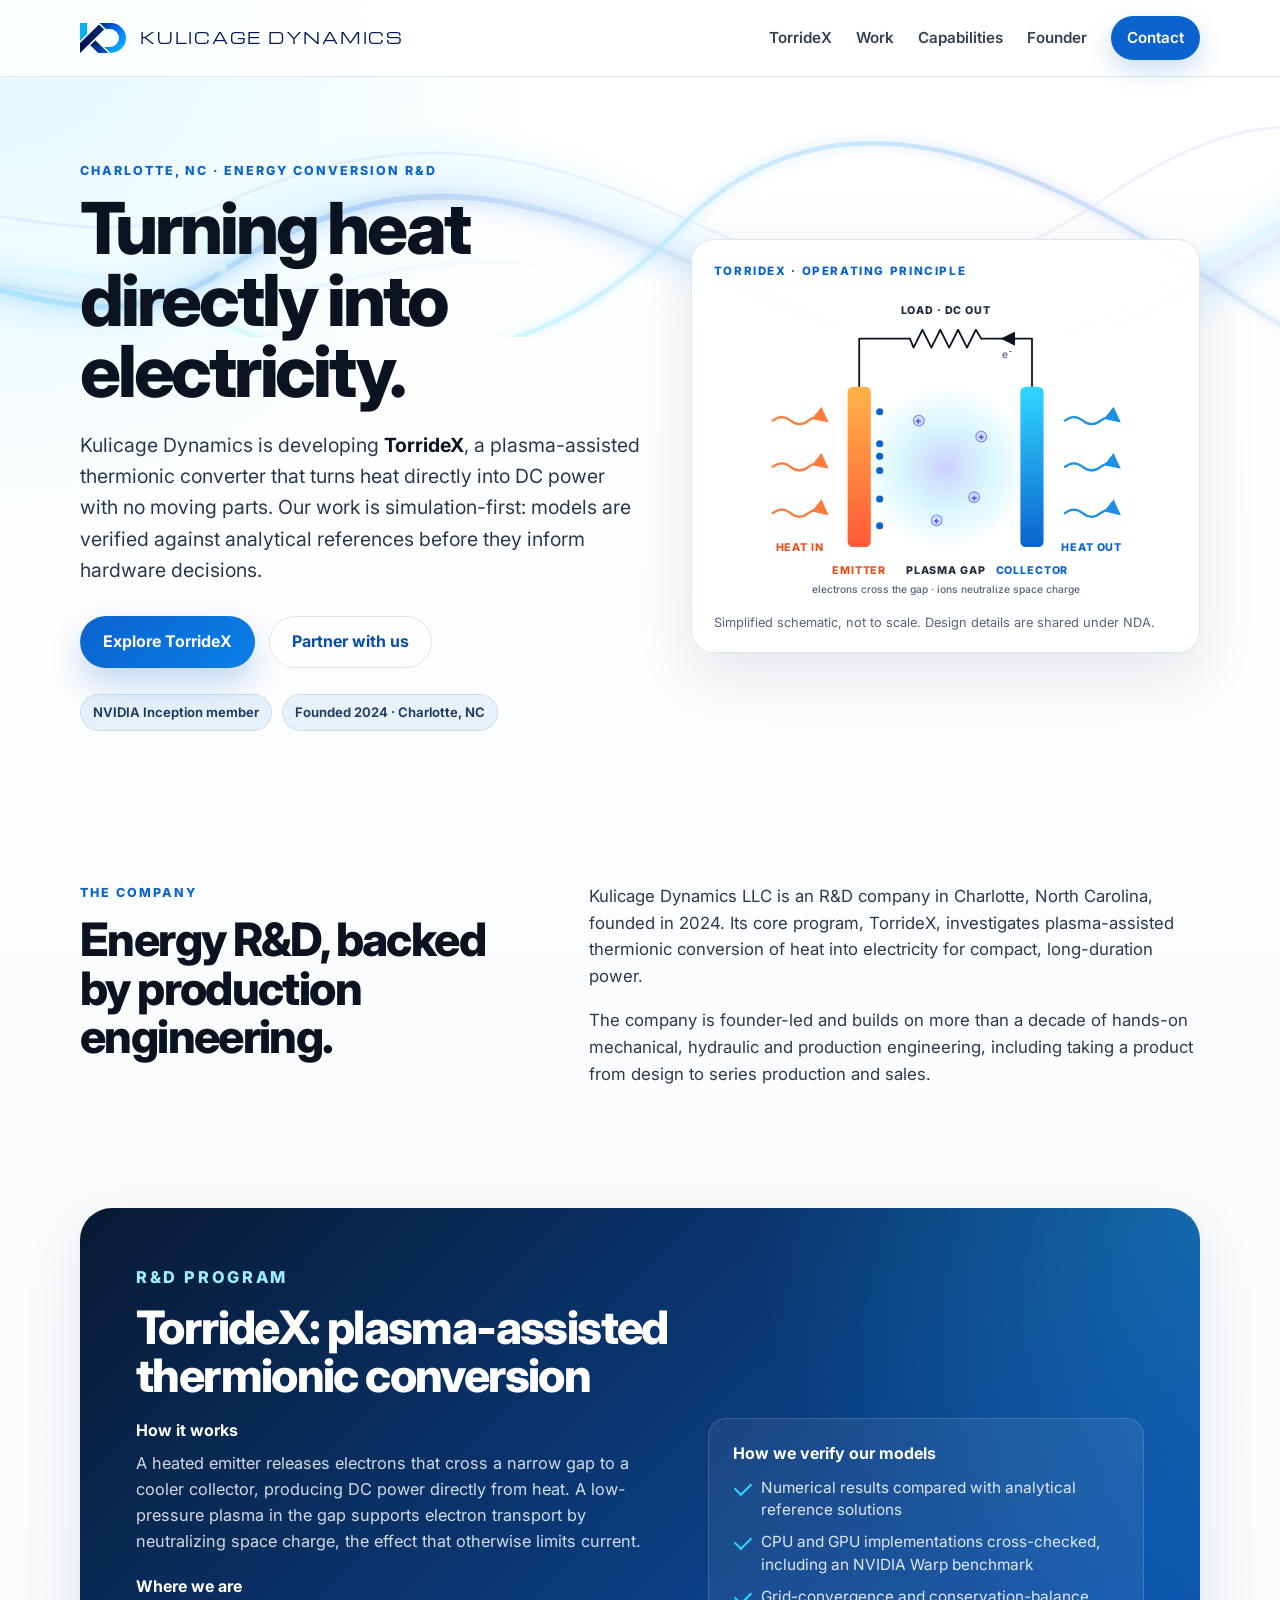
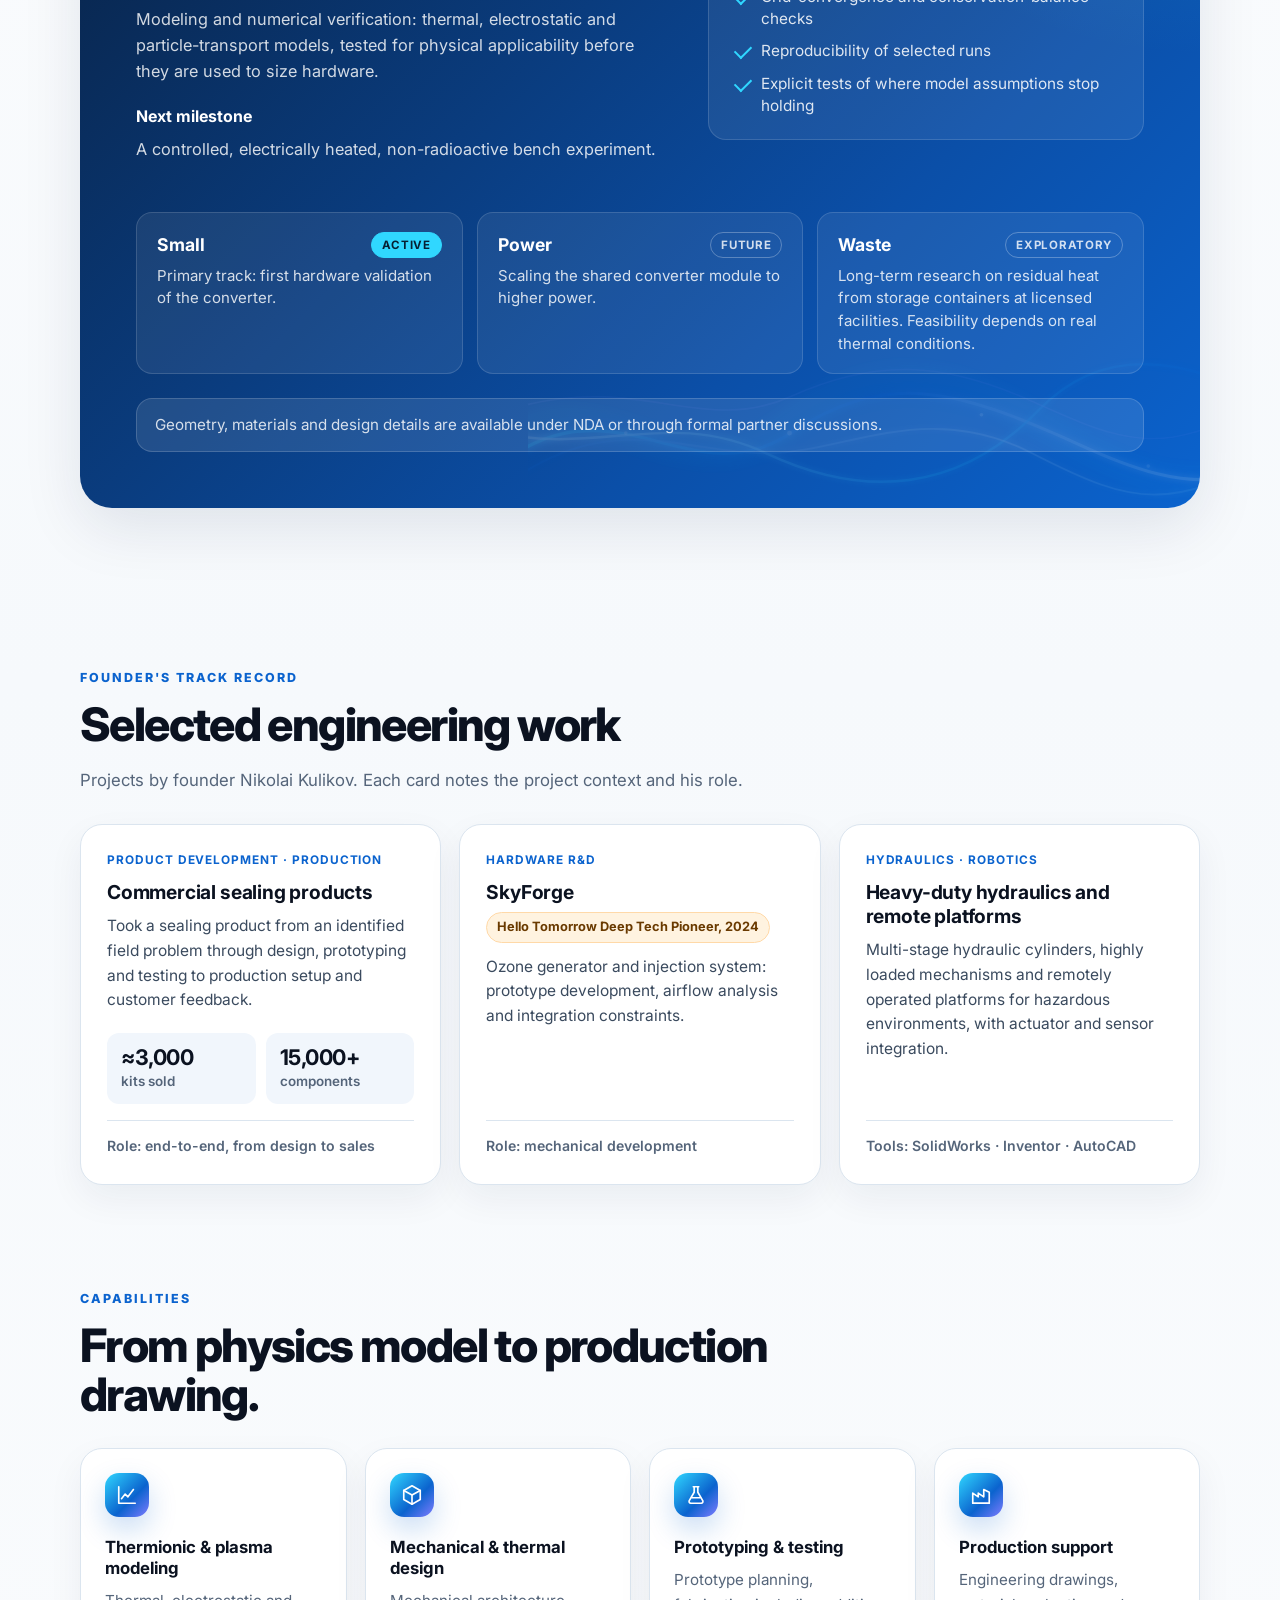
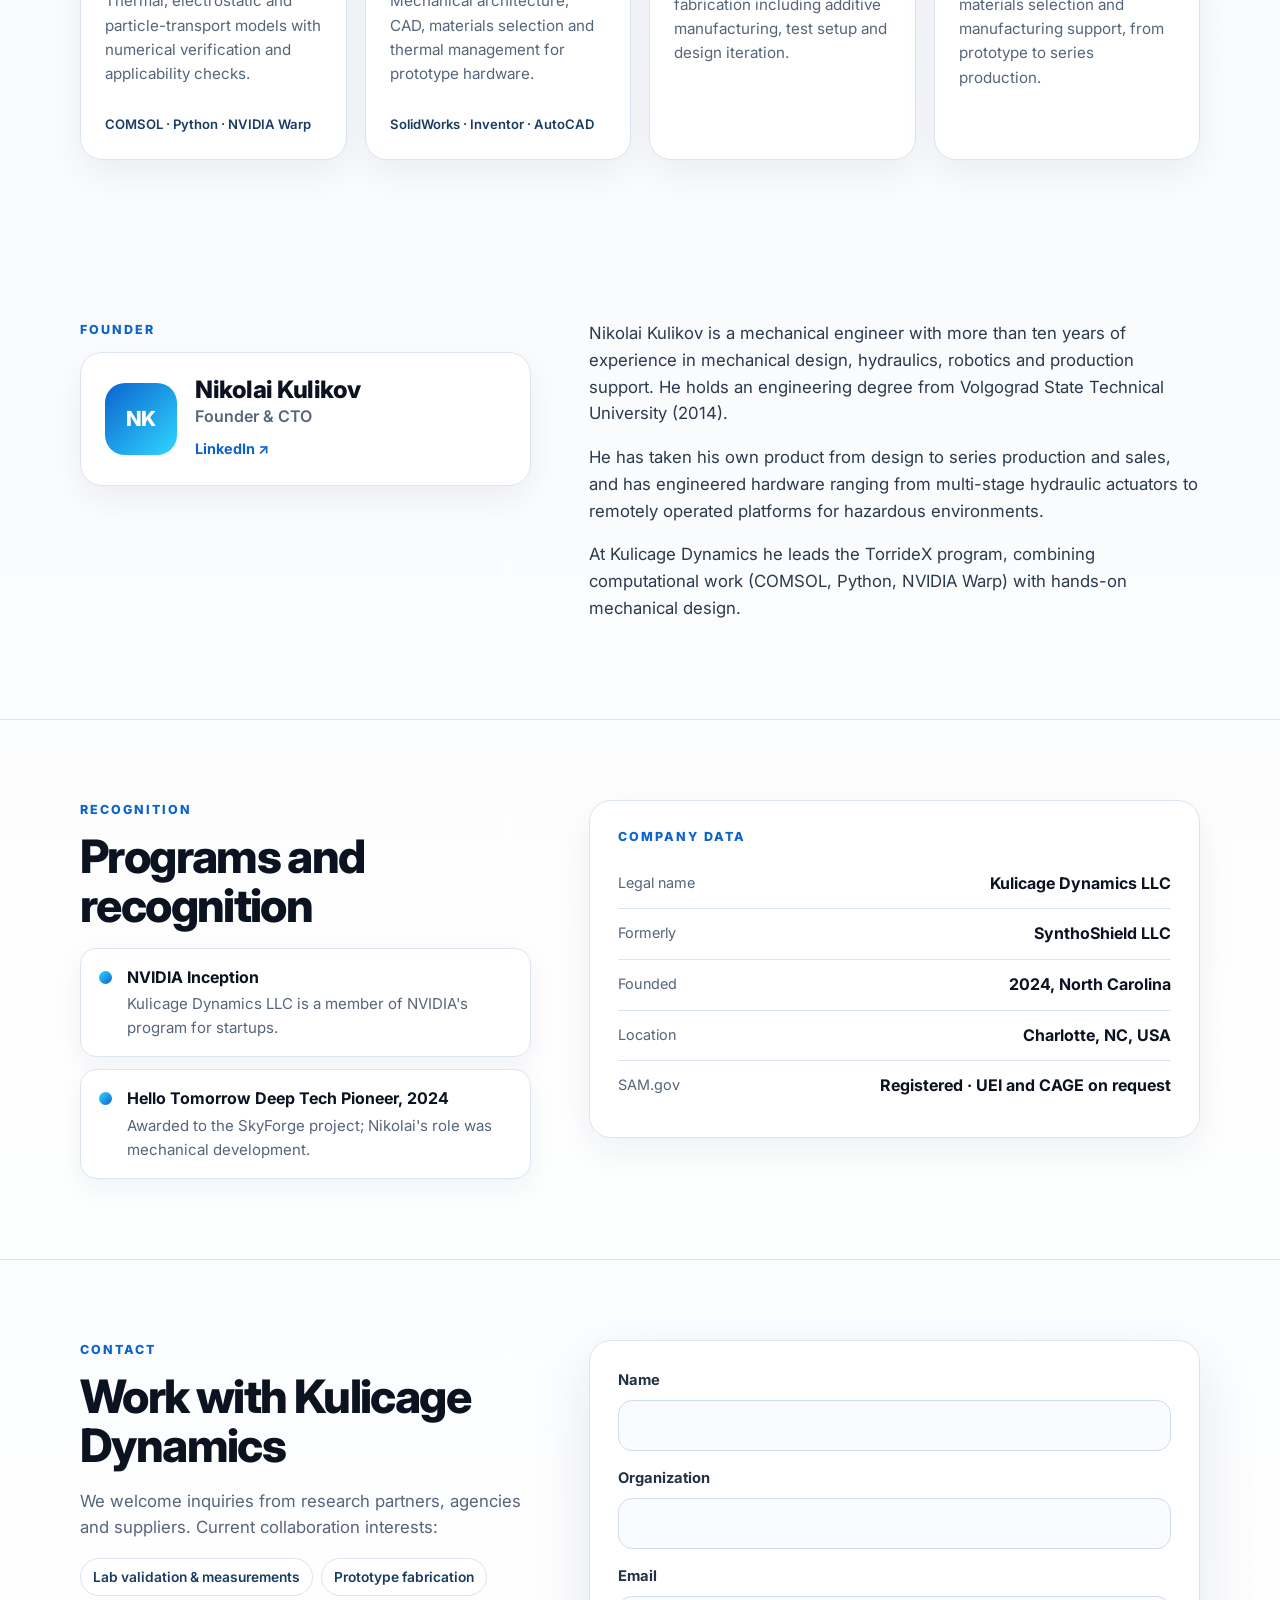
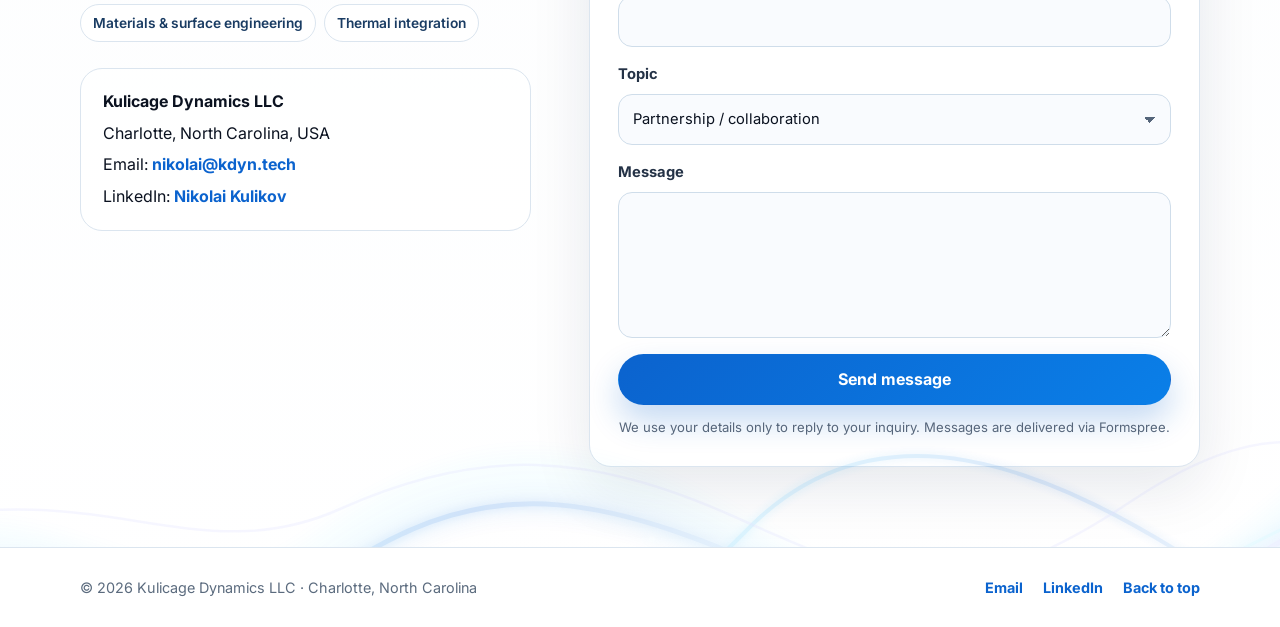
==== commit 76427988: "Update sales statistics in index.html" ====
--- a/index.html
+++ b/index.html
@@ -306,8 +306,8 @@
               and testing to production setup and customer feedback.
             </p>
             <div class="work-stats">
-              <div><strong>≈2,600</strong><span>kits sold</span></div>
-              <div><strong>13,000+</strong><span>components</span></div>
+              <div><strong>≈3,000</strong><span>kits sold</span></div>
+              <div><strong>15,000+</strong><span>components</span></div>
             </div>
             <p class="work-role">Role: end-to-end, from design to sales</p>
             <!-- TODO: state under which brand/business these were sold (not Kulicage Dynamics sales) -->
--- a/styles.css
+++ b/styles.css
@@ -8,9 +8,13 @@
   --blue-dark: #0750aa;
   --cyan: #30d7ff;
   --violet: #7f7cff;
+  --hot: #ff6a3d;
+  --navy: #061b55;
   --shadow: 0 20px 60px rgba(4, 32, 70, 0.10);
   --radius: 22px;
   --container: 1120px;
+  --font: "Inter", ui-sans-serif, system-ui, -apple-system, BlinkMacSystemFont, "Segoe UI", sans-serif;
+  --font-brand: "Michroma", system-ui, sans-serif;
 }
 
 * {
@@ -19,16 +23,20 @@
 
 html {
   scroll-behavior: smooth;
+  scroll-padding-top: 88px;
 }
 
 body {
   margin: 0;
-  font-family: Inter, ui-sans-serif, system-ui, -apple-system, BlinkMacSystemFont, "Segoe UI", sans-serif;
+  font-family: var(--font);
   color: var(--text);
   background:
     radial-gradient(circle at top left, rgba(48, 215, 255, 0.14), transparent 34rem),
     linear-gradient(180deg, #ffffff 0%, var(--bg) 42%, #ffffff 100%);
+  background-color: #ffffff;
+  background-repeat: no-repeat;
   line-height: 1.6;
+  -webkit-font-smoothing: antialiased;
 }
 
 a {
@@ -41,10 +49,41 @@
   display: block;
 }
 
+button,
+input,
+select,
+textarea {
+  font: inherit;
+}
+
+:focus-visible {
+  outline: 3px solid rgba(11, 99, 206, 0.55);
+  outline-offset: 3px;
+  border-radius: 6px;
+}
+
+.skip-link {
+  position: absolute;
+  left: 12px;
+  top: -60px;
+  z-index: 50;
+  padding: 10px 14px;
+  color: #ffffff;
+  background: var(--blue);
+  border-radius: 10px;
+  font-weight: 700;
+}
+
+.skip-link:focus {
+  top: 12px;
+}
+
 .container {
   width: min(var(--container), calc(100% - 40px));
   margin: 0 auto;
 }
+
+/* ---------- Header ---------- */
 
 .site-header {
   position: sticky;
@@ -53,6 +92,7 @@
   background: rgba(255, 255, 255, 0.82);
   border-bottom: 1px solid rgba(219, 229, 239, 0.85);
   backdrop-filter: blur(16px);
+  -webkit-backdrop-filter: blur(16px);
 }
 
 .nav {
@@ -72,30 +112,16 @@
 .brand-mark {
   width: 46px;
   height: auto;
-  max-height: 42px;
-  object-fit: contain;
-}
-
-.brand-text {
-  display: grid;
-  line-height: 1.15;
 }
 
 .brand-name {
-  font-family: "Michroma", "Orbitron", system-ui, sans-serif;
+  font-family: var(--font-brand);
   font-size: 0.92rem;
   font-weight: 400;
   letter-spacing: 0.12em;
+  line-height: 1.15;
   text-transform: uppercase;
-  color: #061b55;
-}
-
-.brand-domain {
-  color: var(--muted);
-  font-size: 0.78rem;
-  font-weight: 600;
-  letter-spacing: 0.08em;
-  text-transform: uppercase;
+  color: var(--navy);
 }
 
 .nav-links {
@@ -104,7 +130,7 @@
   gap: 24px;
   color: #344254;
   font-size: 0.95rem;
-  font-weight: 650;
+  font-weight: 600;
 }
 
 .nav-links a {
@@ -138,28 +164,29 @@
   margin: 5px 0;
   background: var(--text);
   border-radius: 99px;
-}
-
-.hero {
-  position: relative;
-  overflow: hidden;
-  padding: 92px 0 72px;
-}
-
-.hero-grid {
-  position: relative;
-  display: grid;
-  grid-template-columns: minmax(0, 1.2fr) minmax(320px, 0.8fr);
-  gap: 46px;
-  align-items: center;
-}
+  transition: transform 0.2s ease, opacity 0.2s ease;
+}
+
+.nav-toggle[aria-expanded="true"] span:nth-child(1) {
+  transform: translateY(7px) rotate(45deg);
+}
+
+.nav-toggle[aria-expanded="true"] span:nth-child(2) {
+  opacity: 0;
+}
+
+.nav-toggle[aria-expanded="true"] span:nth-child(3) {
+  transform: translateY(-7px) rotate(-45deg);
+}
+
+/* ---------- Type ---------- */
 
 .eyebrow,
 .section-label {
   margin: 0 0 12px;
   color: var(--blue);
   font-size: 0.78rem;
-  font-weight: 850;
+  font-weight: 800;
   letter-spacing: 0.16em;
   text-transform: uppercase;
 }
@@ -172,24 +199,53 @@
 }
 
 h1 {
-  max-width: 760px;
+  max-width: 640px;
   margin-bottom: 22px;
-  font-size: clamp(2.6rem, 7vw, 5.6rem);
-  line-height: 0.95;
-  letter-spacing: -0.075em;
+  font-size: clamp(2.6rem, 5.6vw, 4.6rem);
+  font-weight: 800;
+  line-height: 1;
+  letter-spacing: -0.045em;
+}
+
+.section h2 {
+  margin-bottom: 18px;
+  font-size: clamp(1.9rem, 3.6vw, 3rem);
+  font-weight: 800;
+  line-height: 1.06;
+  letter-spacing: -0.035em;
+}
+
+/* ---------- Hero ---------- */
+
+.hero {
+  position: relative;
+  overflow: hidden;
+  padding: 84px 0 72px;
+}
+
+.hero-grid {
+  position: relative;
+  display: grid;
+  grid-template-columns: minmax(0, 1.05fr) minmax(340px, 0.95fr);
+  gap: 48px;
+  align-items: center;
 }
 
 .hero-lead {
-  max-width: 720px;
+  max-width: 620px;
   color: #29394d;
-  font-size: clamp(1.08rem, 2vw, 1.35rem);
+  font-size: clamp(1.05rem, 1.6vw, 1.22rem);
+}
+
+.hero-lead strong {
+  color: var(--text);
 }
 
 .hero-actions {
   display: flex;
   flex-wrap: wrap;
   gap: 14px;
-  margin-top: 34px;
+  margin-top: 30px;
 }
 
 .button {
@@ -197,10 +253,10 @@
   align-items: center;
   justify-content: center;
   min-height: 48px;
-  padding: 12px 20px;
+  padding: 12px 22px;
   border: 1px solid transparent;
   border-radius: 999px;
-  font-weight: 800;
+  font-weight: 700;
   cursor: pointer;
   transition: transform 0.2s ease, box-shadow 0.2s ease, background 0.2s ease;
 }
@@ -225,83 +281,125 @@
   display: flex;
   flex-wrap: wrap;
   gap: 10px;
-  margin-top: 28px;
-}
-
-.trust-row span {
+  margin: 26px 0 0;
+  padding: 0;
+  list-style: none;
+}
+
+.trust-row li {
   color: #1a3c63;
   background: rgba(11, 99, 206, 0.08);
   border: 1px solid rgba(11, 99, 206, 0.14);
-  padding: 8px 12px;
+  padding: 7px 12px;
   border-radius: 999px;
   font-size: 0.82rem;
-  font-weight: 750;
-}
-
-.hero-card {
-  position: relative;
-  overflow: hidden;
-  padding: 34px;
-  background:
-    linear-gradient(180deg, rgba(255, 255, 255, 0.94), rgba(255, 255, 255, 0.84)),
-    radial-gradient(circle at 70% 10%, rgba(48, 215, 255, 0.32), transparent 18rem);
+  font-weight: 650;
+}
+
+.hero-visual {
+  margin: 0;
+  padding: 22px 22px 18px;
+  background: rgba(255, 255, 255, 0.92);
   border: 1px solid rgba(219, 229, 239, 0.92);
   border-radius: var(--radius);
   box-shadow: var(--shadow);
 }
 
-.card-glow {
-  position: absolute;
-  inset: auto -30% -45% 15%;
-  height: 180px;
-  background: radial-gradient(circle, rgba(48, 215, 255, 0.28), transparent 70%);
-  pointer-events: none;
-}
-
-.hero-card-logo {
-  width: 96px;
+.visual-label {
+  margin: 0 0 6px;
+  color: var(--blue);
+  font-size: 0.72rem;
+  font-weight: 800;
+  letter-spacing: 0.14em;
+  text-transform: uppercase;
+}
+
+.hero-visual figcaption {
+  margin-top: 6px;
+  color: var(--muted);
+  font-size: 0.8rem;
+}
+
+/* Principle diagram */
+.principle {
+  display: block;
+  width: 100%;
   height: auto;
-  max-height: 78px;
-  object-fit: contain;
-  margin-bottom: 24px;
-}
-
-.hero-card h2 {
-  margin-bottom: 10px;
-  font-size: 1.55rem;
-  letter-spacing: -0.04em;
-}
-
-.hero-card p {
-  color: var(--muted);
-}
-
-.hero-card dl {
-  display: grid;
-  gap: 14px;
-  margin: 28px 0 0;
-}
-
-.hero-card dl div {
-  display: flex;
-  justify-content: space-between;
-  gap: 16px;
-  padding-top: 14px;
-  border-top: 1px solid var(--line);
-}
-
-.hero-card dt {
-  color: var(--muted);
-  font-size: 0.85rem;
-}
-
-.hero-card dd {
-  margin: 0;
-  color: var(--text);
+}
+
+.principle text {
+  font-family: var(--font);
+}
+
+.principle .svg-label {
+  font-size: 12px;
   font-weight: 800;
-  text-align: right;
-}
-
+  letter-spacing: 0.08em;
+  fill: #1d2b3d;
+}
+
+.principle .svg-label.hot {
+  fill: #e0521f;
+}
+
+.principle .svg-label.cold {
+  fill: var(--blue);
+}
+
+.principle .svg-note {
+  font-size: 11.5px;
+  font-weight: 500;
+  fill: var(--muted);
+}
+
+.principle .wire {
+  fill: none;
+  stroke: #0b1220;
+  stroke-width: 2;
+  stroke-linejoin: round;
+  stroke-linecap: round;
+}
+
+.principle .heat-in path,
+.principle .heat-out path {
+  fill: none;
+  stroke-width: 2.5;
+  stroke-linecap: round;
+}
+
+.principle .heat-in path {
+  stroke: #ff7a3d;
+}
+
+.principle .heat-out path {
+  stroke: #1d8fe6;
+}
+
+.principle .ions circle {
+  fill: rgba(127, 124, 255, 0.18);
+  stroke: var(--violet);
+  stroke-width: 1.2;
+}
+
+.principle .ions text {
+  font-size: 11px;
+  font-weight: 800;
+  fill: #5552d6;
+}
+
+.principle .e {
+  fill: var(--blue);
+  animation: drift 2.6s linear infinite;
+}
+
+@keyframes drift {
+  0% { transform: translateX(0); opacity: 0; }
+  12% { opacity: 1; }
+  88% { opacity: 1; }
+  100% { transform: translateX(150px); opacity: 0; }
+}
+
+/* Decorative plasma lines */
 .plasma {
   position: absolute;
   pointer-events: none;
@@ -321,8 +419,10 @@
   opacity: 0.34;
 }
 
+/* ---------- Sections ---------- */
+
 .section {
-  padding: 82px 0;
+  padding: 80px 0;
 }
 
 .split,
@@ -335,13 +435,6 @@
   align-items: start;
 }
 
-.section h2 {
-  margin-bottom: 18px;
-  font-size: clamp(2rem, 4vw, 3.25rem);
-  line-height: 1.04;
-  letter-spacing: -0.06em;
-}
-
 .section-copy {
   color: #2b3a4d;
   font-size: 1.05rem;
@@ -352,46 +445,15 @@
   margin-bottom: 30px;
 }
 
-.cards {
-  display: grid;
-  grid-template-columns: repeat(4, 1fr);
-  gap: 18px;
-}
-
-.cap-card {
-  min-height: 250px;
-  padding: 24px;
-  background: var(--surface);
-  border: 1px solid var(--line);
-  border-radius: var(--radius);
-  box-shadow: 0 14px 36px rgba(4, 32, 70, 0.06);
-}
-
-.icon-dot {
-  display: inline-block;
-  width: 42px;
-  height: 42px;
-  margin-bottom: 24px;
-  border-radius: 50%;
-  background:
-    radial-gradient(circle at 35% 35%, #ffffff 0 14%, transparent 15%),
-    linear-gradient(135deg, var(--cyan), var(--blue), var(--violet));
-  box-shadow: 0 12px 28px rgba(11, 99, 206, 0.22);
-}
-
-.cap-card h3 {
-  margin-bottom: 10px;
+.section-intro {
+  color: var(--muted);
   font-size: 1.05rem;
-  line-height: 1.2;
-}
-
-.cap-card p {
-  color: var(--muted);
-  font-size: 0.96rem;
-}
+}
+
+/* ---------- TorrideX program ---------- */
 
 .program {
-  padding-top: 40px;
+  padding-top: 24px;
 }
 
 .program-panel {
@@ -401,7 +463,7 @@
   color: #ffffff;
   background:
     radial-gradient(circle at top right, rgba(48, 215, 255, 0.25), transparent 28rem),
-    linear-gradient(135deg, #081a33, #0b63ce);
+    linear-gradient(135deg, #081a33, #0b4fa8 70%, #0b63ce);
   border-radius: calc(var(--radius) + 10px);
   box-shadow: var(--shadow);
 }
@@ -412,20 +474,135 @@
 
 .program-content {
   position: relative;
-  max-width: 800px;
+}
+
+.program-content h2 {
+  max-width: 760px;
+}
+
+.program-grid {
+  display: grid;
+  grid-template-columns: minmax(0, 1.1fr) minmax(0, 0.9fr);
+  gap: 40px;
+  margin-top: 12px;
+}
+
+.program-content h3 {
+  margin: 0 0 6px;
+  color: #ffffff;
+  font-size: 1rem;
+  font-weight: 700;
 }
 
 .program-content p {
   color: rgba(255, 255, 255, 0.82);
-  font-size: 1.06rem;
+  font-size: 1.02rem;
+}
+
+.program-text p {
+  margin-bottom: 20px;
+}
+
+.verify {
+  align-self: start;
+  padding: 22px 24px;
+  background: rgba(255, 255, 255, 0.07);
+  border: 1px solid rgba(255, 255, 255, 0.14);
+  border-radius: 18px;
+}
+
+.check-list {
+  display: grid;
+  gap: 10px;
+  margin: 10px 0 0;
+  padding: 0;
+  list-style: none;
+}
+
+.check-list li {
+  position: relative;
+  padding-left: 28px;
+  color: rgba(255, 255, 255, 0.86);
+  font-size: 0.96rem;
+  line-height: 1.45;
+}
+
+.check-list li::before {
+  content: "";
+  position: absolute;
+  left: 2px;
+  top: 0.32em;
+  width: 14px;
+  height: 8px;
+  border-left: 2px solid var(--cyan);
+  border-bottom: 2px solid var(--cyan);
+  transform: rotate(-45deg);
+}
+
+.verify-chart {
+  margin-top: 16px;
+  border-radius: 12px;
+  background: #ffffff;
+}
+
+.tracks {
+  display: grid;
+  grid-template-columns: repeat(3, 1fr);
+  gap: 14px;
+  margin-top: 30px;
+}
+
+.track {
+  padding: 18px 20px;
+  background: rgba(255, 255, 255, 0.07);
+  border: 1px solid rgba(255, 255, 255, 0.14);
+  border-radius: 16px;
+}
+
+.track-head {
+  display: flex;
+  align-items: center;
+  justify-content: space-between;
+  gap: 10px;
+  margin-bottom: 6px;
+}
+
+.track h3 {
+  margin: 0;
+  font-size: 1.1rem;
+}
+
+.track p {
+  margin: 0;
+  font-size: 0.94rem;
+  line-height: 1.5;
+}
+
+.status {
+  padding: 3px 10px;
+  color: rgba(255, 255, 255, 0.8);
+  border: 1px solid rgba(255, 255, 255, 0.28);
+  border-radius: 999px;
+  font-size: 0.72rem;
+  font-weight: 700;
+  letter-spacing: 0.06em;
+  text-transform: uppercase;
+  white-space: nowrap;
+}
+
+.status-active {
+  color: #062033;
+  background: var(--cyan);
+  border-color: var(--cyan);
 }
 
 .nda-note {
-  margin-top: 22px;
-  padding: 16px 18px;
+  margin: 24px 0 0;
+  padding: 14px 18px;
   background: rgba(255, 255, 255, 0.10);
   border: 1px solid rgba(255, 255, 255, 0.16);
   border-radius: 16px;
+  font-size: 0.95rem !important;
 }
 
 .plasma-panel {
@@ -435,6 +612,165 @@
   height: 220px;
   opacity: 0.18;
 }
+
+/* ---------- Selected work ---------- */
+
+.work-grid {
+  display: grid;
+  grid-template-columns: repeat(3, 1fr);
+  gap: 18px;
+}
+
+.work-card {
+  display: flex;
+  flex-direction: column;
+  padding: 26px;
+  background: var(--surface);
+  border: 1px solid var(--line);
+  border-radius: var(--radius);
+  box-shadow: 0 14px 36px rgba(4, 32, 70, 0.06);
+}
+
+.work-media {
+  margin: -26px -26px 20px;
+  width: calc(100% + 52px);
+  max-width: none;
+  aspect-ratio: 16 / 10;
+  object-fit: cover;
+  border-radius: var(--radius) var(--radius) 0 0;
+}
+
+.work-card .work-tag {
+  margin-bottom: 10px;
+  color: var(--blue);
+  font-size: 0.74rem;
+  font-weight: 700;
+  letter-spacing: 0.08em;
+  text-transform: uppercase;
+}
+
+.work-card h3 {
+  margin-bottom: 10px;
+  font-size: 1.2rem;
+  line-height: 1.25;
+  letter-spacing: -0.01em;
+}
+
+.work-card p {
+  color: #3a4a5e;
+  font-size: 0.97rem;
+}
+
+.work-card .work-badge {
+  align-self: flex-start;
+  margin: -2px 0 12px;
+  padding: 4px 10px;
+  color: #6a3a00;
+  background: #fff3e0;
+  border: 1px solid #ffd9a8;
+  border-radius: 999px;
+  font-size: 0.8rem;
+  font-weight: 700;
+}
+
+.work-stats {
+  display: grid;
+  grid-template-columns: 1fr 1fr;
+  gap: 10px;
+  margin: 4px 0 16px;
+}
+
+.work-stats div {
+  display: grid;
+  padding: 12px 14px;
+  background: #f1f6fc;
+  border-radius: 12px;
+}
+
+.work-stats strong {
+  font-size: 1.35rem;
+  line-height: 1.2;
+  letter-spacing: -0.02em;
+}
+
+.work-stats span {
+  color: var(--muted);
+  font-size: 0.84rem;
+  font-weight: 600;
+}
+
+.work-role {
+  margin: auto 0 0;
+  padding-top: 14px;
+  color: var(--muted) !important;
+  border-top: 1px solid var(--line);
+  font-size: 0.88rem !important;
+  font-weight: 600;
+}
+
+/* ---------- Capabilities ---------- */
+
+.capabilities {
+  padding-top: 24px;
+}
+
+.cards {
+  display: grid;
+  grid-template-columns: repeat(4, 1fr);
+  gap: 18px;
+}
+
+.cap-card {
+  display: flex;
+  flex-direction: column;
+  padding: 24px;
+  background: var(--surface);
+  border: 1px solid var(--line);
+  border-radius: var(--radius);
+  box-shadow: 0 14px 36px rgba(4, 32, 70, 0.06);
+}
+
+.icon {
+  display: grid;
+  place-items: center;
+  width: 44px;
+  height: 44px;
+  margin-bottom: 20px;
+  border-radius: 14px;
+  background: linear-gradient(135deg, var(--cyan), var(--blue) 60%, var(--violet));
+  box-shadow: 0 12px 28px rgba(11, 99, 206, 0.22);
+}
+
+.icon svg {
+  width: 22px;
+  height: 22px;
+  fill: none;
+  stroke: #ffffff;
+  stroke-width: 1.8;
+  stroke-linecap: round;
+  stroke-linejoin: round;
+}
+
+.cap-card h3 {
+  margin-bottom: 10px;
+  font-size: 1.05rem;
+  line-height: 1.25;
+}
+
+.cap-card p {
+  color: var(--muted);
+  font-size: 0.95rem;
+}
+
+.cap-tools {
+  margin: auto 0 0;
+  padding-top: 12px;
+  color: #1a3c63 !important;
+  font-size: 0.82rem !important;
+  font-weight: 600;
+}
+
+/* ---------- Founder ---------- */
 
 .founder-card {
   display: flex;
@@ -447,30 +783,47 @@
   box-shadow: 0 14px 36px rgba(4, 32, 70, 0.06);
 }
 
-.founder-initials {
-  display: grid;
-  place-items: center;
+.founder-initials,
+.founder-photo {
   flex: 0 0 auto;
   width: 72px;
   height: 72px;
+  border-radius: 20px;
+}
+
+.founder-photo {
+  object-fit: cover;
+}
+
+.founder-initials {
+  display: grid;
+  place-items: center;
   color: #ffffff;
   background: linear-gradient(135deg, var(--blue), var(--cyan));
-  border-radius: 20px;
   font-size: 1.3rem;
-  font-weight: 900;
-  letter-spacing: -0.04em;
+  font-weight: 800;
+  letter-spacing: -0.02em;
 }
 
 .founder-card h2 {
   margin: 0;
-  font-size: 1.5rem;
+  font-size: 1.5rem !important;
+  letter-spacing: -0.02em !important;
 }
 
 .founder-card p {
-  margin: 4px 0 0;
+  margin: 2px 0 6px;
   color: var(--muted);
+  font-weight: 600;
+}
+
+.founder-link {
+  color: var(--blue);
+  font-size: 0.9rem;
   font-weight: 700;
 }
+
+/* ---------- Recognition & company data ---------- */
 
 .recognition {
   background: rgba(255, 255, 255, 0.58);
@@ -481,18 +834,19 @@
 .recognition-list {
   display: grid;
   gap: 12px;
-  margin: 0;
+  margin: 8px 0 0;
   padding: 0;
   list-style: none;
 }
 
 .recognition-list li {
   position: relative;
-  padding: 16px 18px 16px 48px;
+  display: grid;
+  gap: 2px;
+  padding: 16px 18px 16px 46px;
   background: #ffffff;
   border: 1px solid var(--line);
   border-radius: 16px;
-  font-weight: 750;
   box-shadow: 0 10px 28px rgba(4, 32, 70, 0.05);
 }
 
@@ -500,13 +854,55 @@
   content: "";
   position: absolute;
   left: 18px;
-  top: 50%;
+  top: 22px;
   width: 13px;
   height: 13px;
-  transform: translateY(-50%);
   border-radius: 50%;
   background: linear-gradient(135deg, var(--cyan), var(--blue));
 }
+
+.recognition-list span {
+  color: var(--muted);
+  font-size: 0.94rem;
+}
+
+.company-data {
+  padding: 26px 28px;
+  background: #ffffff;
+  border: 1px solid var(--line);
+  border-radius: var(--radius);
+  box-shadow: 0 14px 36px rgba(4, 32, 70, 0.06);
+}
+
+.company-data dl {
+  display: grid;
+  margin: 6px 0 0;
+}
+
+.company-data dl div {
+  display: flex;
+  justify-content: space-between;
+  gap: 16px;
+  padding: 12px 0;
+  border-top: 1px solid var(--line);
+}
+
+.company-data dl div:first-child {
+  border-top: 0;
+}
+
+.company-data dt {
+  color: var(--muted);
+  font-size: 0.9rem;
+}
+
+.company-data dd {
+  margin: 0;
+  font-weight: 700;
+  text-align: right;
+}
+
+/* ---------- Contact ---------- */
 
 .contact {
   position: relative;
@@ -519,9 +915,28 @@
   font-size: 1.05rem;
 }
 
+.chips {
+  display: flex;
+  flex-wrap: wrap;
+  gap: 8px;
+  margin: 0;
+  padding: 0;
+  list-style: none;
+}
+
+.chips li {
+  padding: 7px 12px;
+  color: #1a3c63;
+  background: #ffffff;
+  border: 1px solid var(--line);
+  border-radius: 999px;
+  font-size: 0.86rem;
+  font-weight: 600;
+}
+
 .contact-lines {
-  margin-top: 28px;
-  padding: 22px;
+  margin-top: 26px;
+  padding: 20px 22px;
   background: rgba(255, 255, 255, 0.78);
   border: 1px solid var(--line);
   border-radius: var(--radius);
@@ -531,9 +946,13 @@
   margin-bottom: 6px;
 }
 
+.contact-lines p:last-child {
+  margin-bottom: 0;
+}
+
 .contact-lines a {
   color: var(--blue);
-  font-weight: 750;
+  font-weight: 700;
 }
 
 .contact-form {
@@ -551,10 +970,11 @@
   gap: 7px;
   color: #243246;
   font-size: 0.92rem;
-  font-weight: 800;
+  font-weight: 700;
 }
 
 input,
+select,
 textarea {
   width: 100%;
   color: var(--text);
@@ -562,12 +982,23 @@
   border: 1px solid #cfddea;
   border-radius: 14px;
   padding: 13px 14px;
-  font: inherit;
+  font-weight: 400;
   outline: none;
   transition: border-color 0.2s ease, box-shadow 0.2s ease;
 }
 
+select {
+  appearance: none;
+  background-image:
+    linear-gradient(45deg, transparent 50%, #55657a 50%),
+    linear-gradient(135deg, #55657a 50%, transparent 50%);
+  background-position: calc(100% - 20px) 52%, calc(100% - 14px) 52%;
+  background-size: 6px 6px;
+  background-repeat: no-repeat;
+}
+
 input:focus,
+select:focus,
 textarea:focus {
   border-color: rgba(11, 99, 206, 0.65);
   box-shadow: 0 0 0 4px rgba(11, 99, 206, 0.10);
@@ -577,13 +1008,30 @@
   resize: vertical;
 }
 
+.hp {
+  position: absolute;
+  left: -9999px;
+  width: 1px;
+  height: 1px;
+  opacity: 0;
+}
+
+.form-note {
+  margin: -4px 0 0;
+  color: var(--muted);
+  font-size: 0.82rem;
+  text-align: center;
+}
+
 .form-status {
   min-height: 22px;
-  margin-top: 4px;
   font-size: 0.92rem;
-  font-weight: 750;
+  font-weight: 700;
   text-align: center;
-  transition: 0.2s ease;
+}
+
+.form-status:empty {
+  display: none;
 }
 
 .form-status.success {
@@ -598,12 +1046,6 @@
   opacity: 0.72;
   cursor: not-allowed;
   transform: none;
-}
-
-code {
-  background: #eef4fb;
-  padding: 2px 5px;
-  border-radius: 6px;
 }
 
 .plasma-bottom {
@@ -614,6 +1056,8 @@
   opacity: 0.22;
 }
 
+/* ---------- Footer ---------- */
+
 .site-footer {
   padding: 28px 0;
   color: #5b6b7e;
@@ -633,12 +1077,39 @@
   margin: 0;
 }
 
-.footer-row a {
+.footer-links {
+  display: flex;
+  gap: 20px;
+}
+
+.footer-links a {
   color: var(--blue);
-  font-weight: 750;
-}
-
-@media (max-width: 920px) {
+  font-weight: 700;
+}
+
+/* ---------- 404 ---------- */
+
+.notfound {
+  min-height: 70vh;
+  display: grid;
+  place-items: center;
+  text-align: center;
+  padding: 80px 0;
+}
+
+.notfound h1 {
+  margin-left: auto;
+  margin-right: auto;
+}
+
+.notfound p:not(.eyebrow) {
+  color: var(--muted);
+  font-size: 1.1rem;
+}
+
+/* ---------- Responsive ---------- */
+
+@media (max-width: 980px) {
   .nav-toggle {
     display: block;
   }
@@ -672,7 +1143,16 @@
   }
 
   .hero {
-    padding-top: 72px;
+    padding-top: 64px;
+  }
+
+  .hero-grid,
+  .split,
+  .founder-grid,
+  .recognition-grid,
+  .contact-grid,
+  .program-grid {
+    grid-template-columns: minmax(0, 1fr);
   }
 
   .hero-grid,
@@ -680,15 +1160,29 @@
   .founder-grid,
   .recognition-grid,
   .contact-grid {
-    grid-template-columns: 1fr;
+    gap: 36px;
+  }
+
+  .program-grid {
+    gap: 8px;
   }
 
   .cards {
     grid-template-columns: repeat(2, 1fr);
   }
 
+  .work-grid {
+    grid-template-columns: 1fr;
+  }
+
   .program-panel {
     padding: 36px 24px;
+  }
+}
+
+@media (max-width: 720px) {
+  .tracks {
+    grid-template-columns: 1fr;
   }
 }
 
@@ -697,16 +1191,17 @@
     width: min(100% - 28px, var(--container));
   }
 
-  .brand-name {
-    font-size: 0.95rem;
-  }
-
-  .brand-domain {
-    display: none;
+  .section {
+    padding: 60px 0;
+  }
+
+  .hero {
+    padding: 48px 0 56px;
   }
 
   h1 {
-    font-size: clamp(2.5rem, 17vw, 4.3rem);
+    font-size: clamp(2.3rem, 11vw, 3.2rem);
+    letter-spacing: -0.035em;
   }
 
   .hero-actions {
@@ -717,12 +1212,48 @@
     width: 100%;
   }
 
+  .hero-visual {
+    padding: 16px 14px 14px;
+  }
+
+  .principle .svg-label {
+    font-size: 13px;
+    letter-spacing: 0.02em;
+  }
+
+  .principle .svg-note {
+    display: none;
+  }
+
   .cards {
     grid-template-columns: 1fr;
   }
 
+  .work-card,
   .cap-card {
-    min-height: auto;
+    padding: 22px;
+  }
+
+  .work-media {
+    margin: -22px -22px 18px;
+    width: calc(100% + 44px);
+  }
+
+  .company-data {
+    padding: 22px;
+  }
+
+  .company-data dl div {
+    flex-direction: column;
+    gap: 2px;
+  }
+
+  .company-data dd {
+    text-align: left;
+  }
+
+  .contact-form {
+    padding: 22px;
   }
 
   .footer-row {
@@ -731,21 +1262,25 @@
   }
 }
 
-.card-wordmark {
-  margin-bottom: 14px;
-  font-family: "Michroma", "Orbitron", system-ui, sans-serif;
-  font-size: 1.18rem;
-  font-weight: 400;
-  line-height: 1.35;
-  letter-spacing: 0.08em;
-  text-transform: uppercase;
-  color: #061b55;
-}
-
-.card-wordmark small {
-  display: inline-block;
-  margin-left: 0.35rem;
-  font-size: 0.62em;
-  letter-spacing: 0.12em;
-  color: #0b63ce;
-}
+@media (prefers-reduced-motion: reduce) {
+  html {
+    scroll-behavior: auto;
+  }
+
+  .principle .e {
+    animation: none;
+  }
+
+  .principle .e:nth-child(2n) {
+    transform: translateX(70px);
+  }
+
+  .principle .e:nth-child(3n) {
+    transform: translateX(125px);
+  }
+
+  .button,
+  .nav-toggle span {
+    transition: none;
+  }
+}
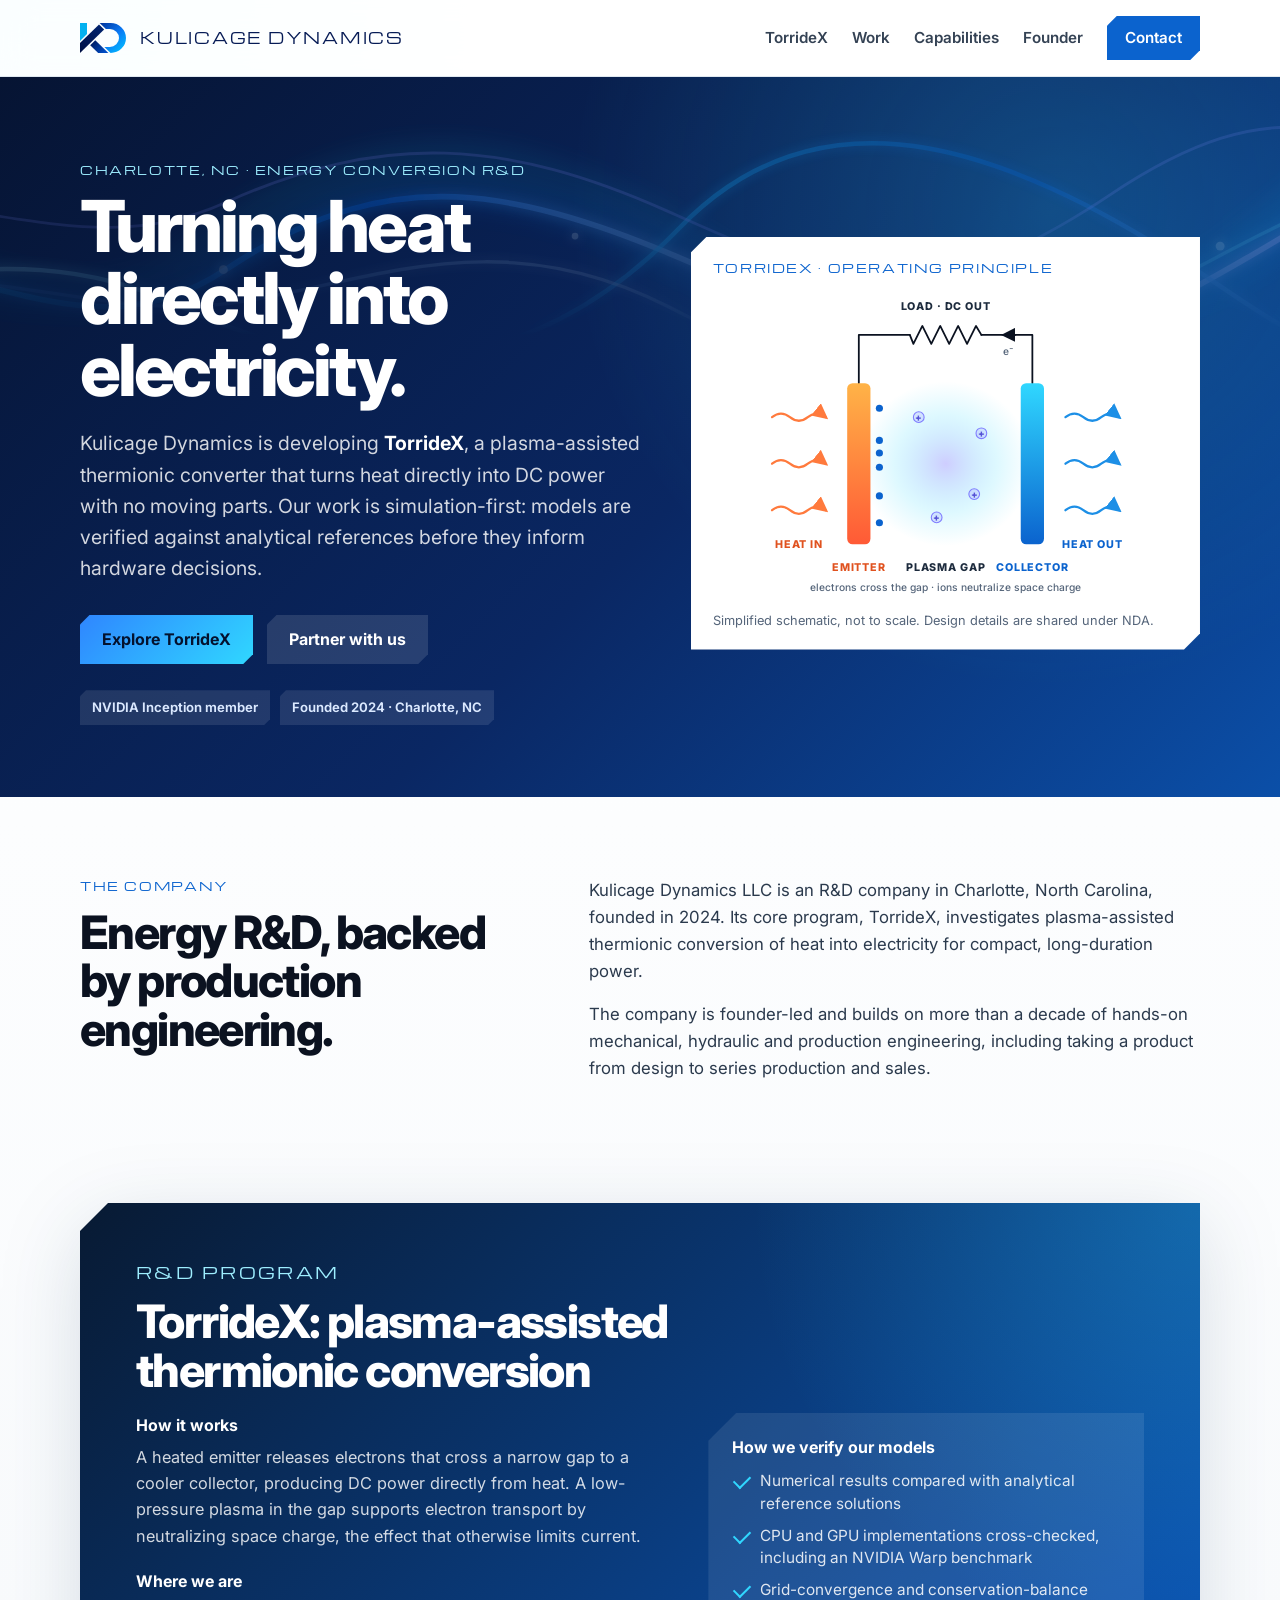
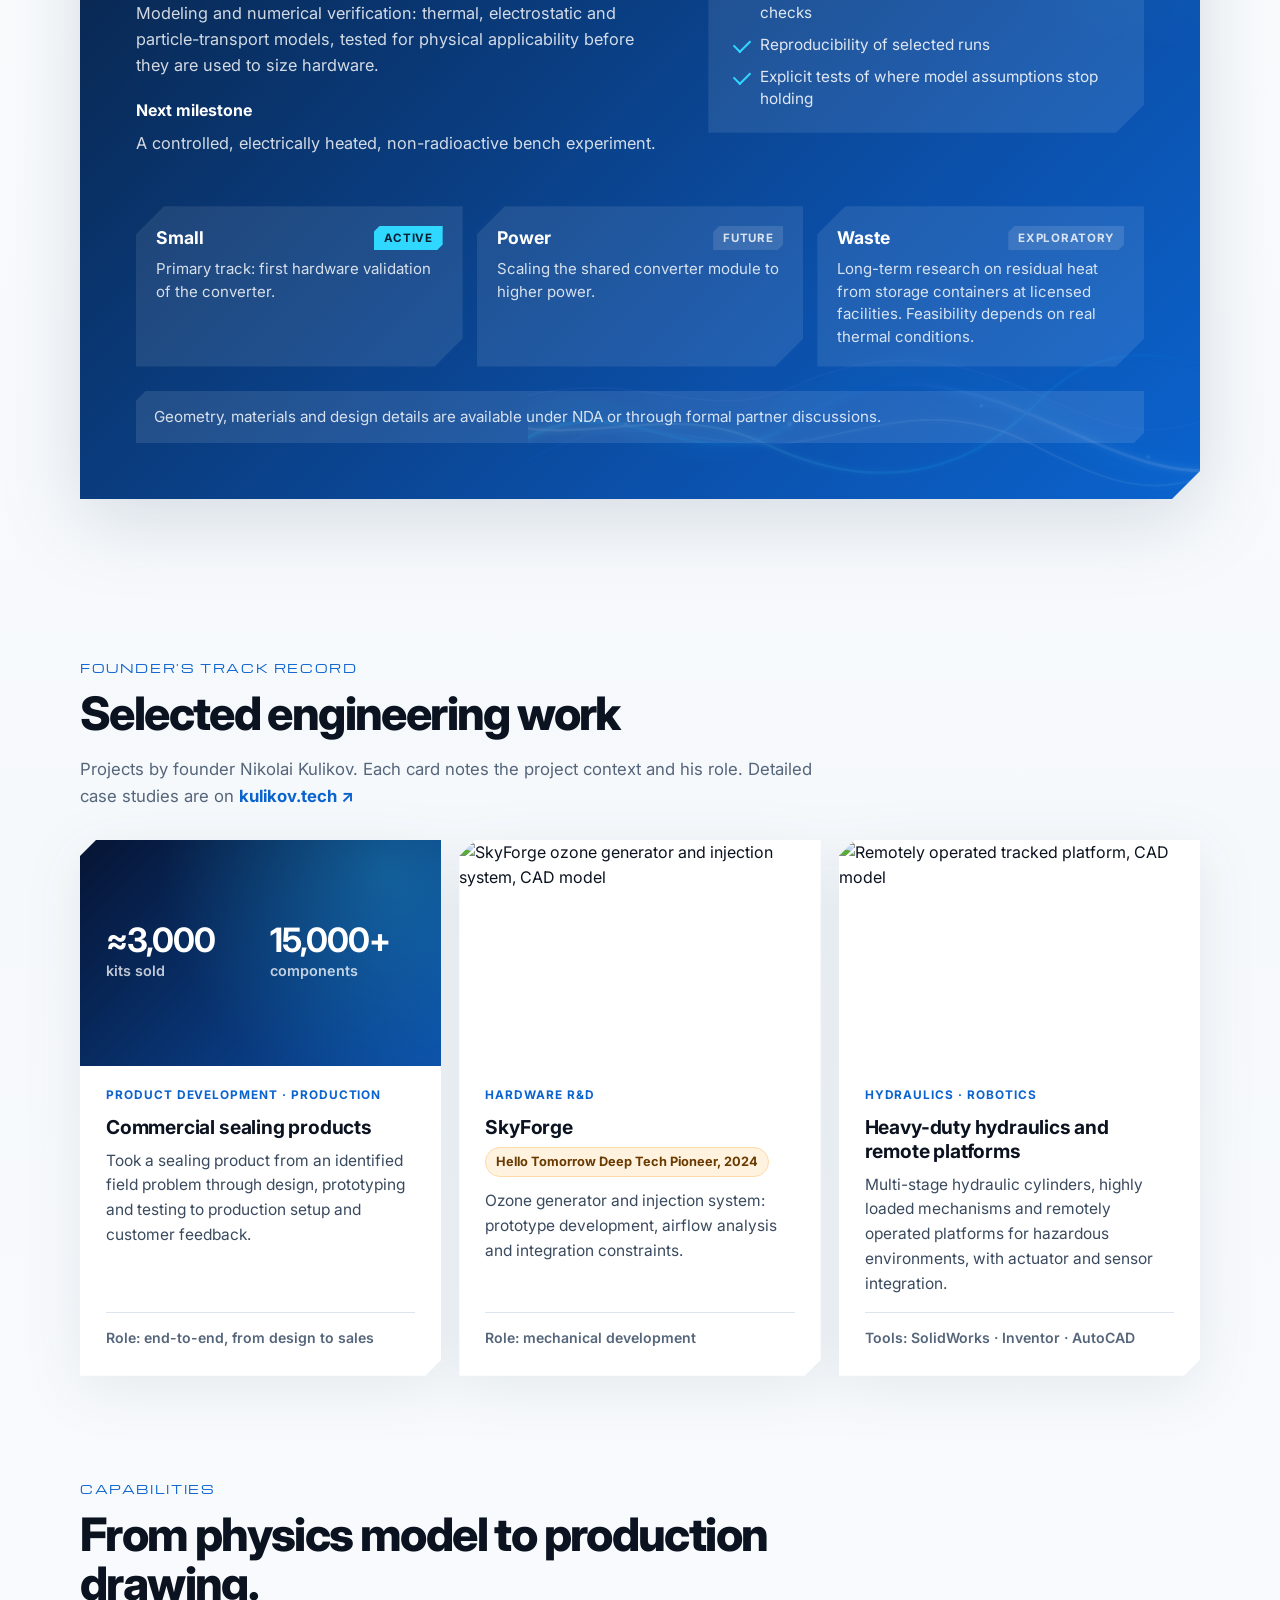
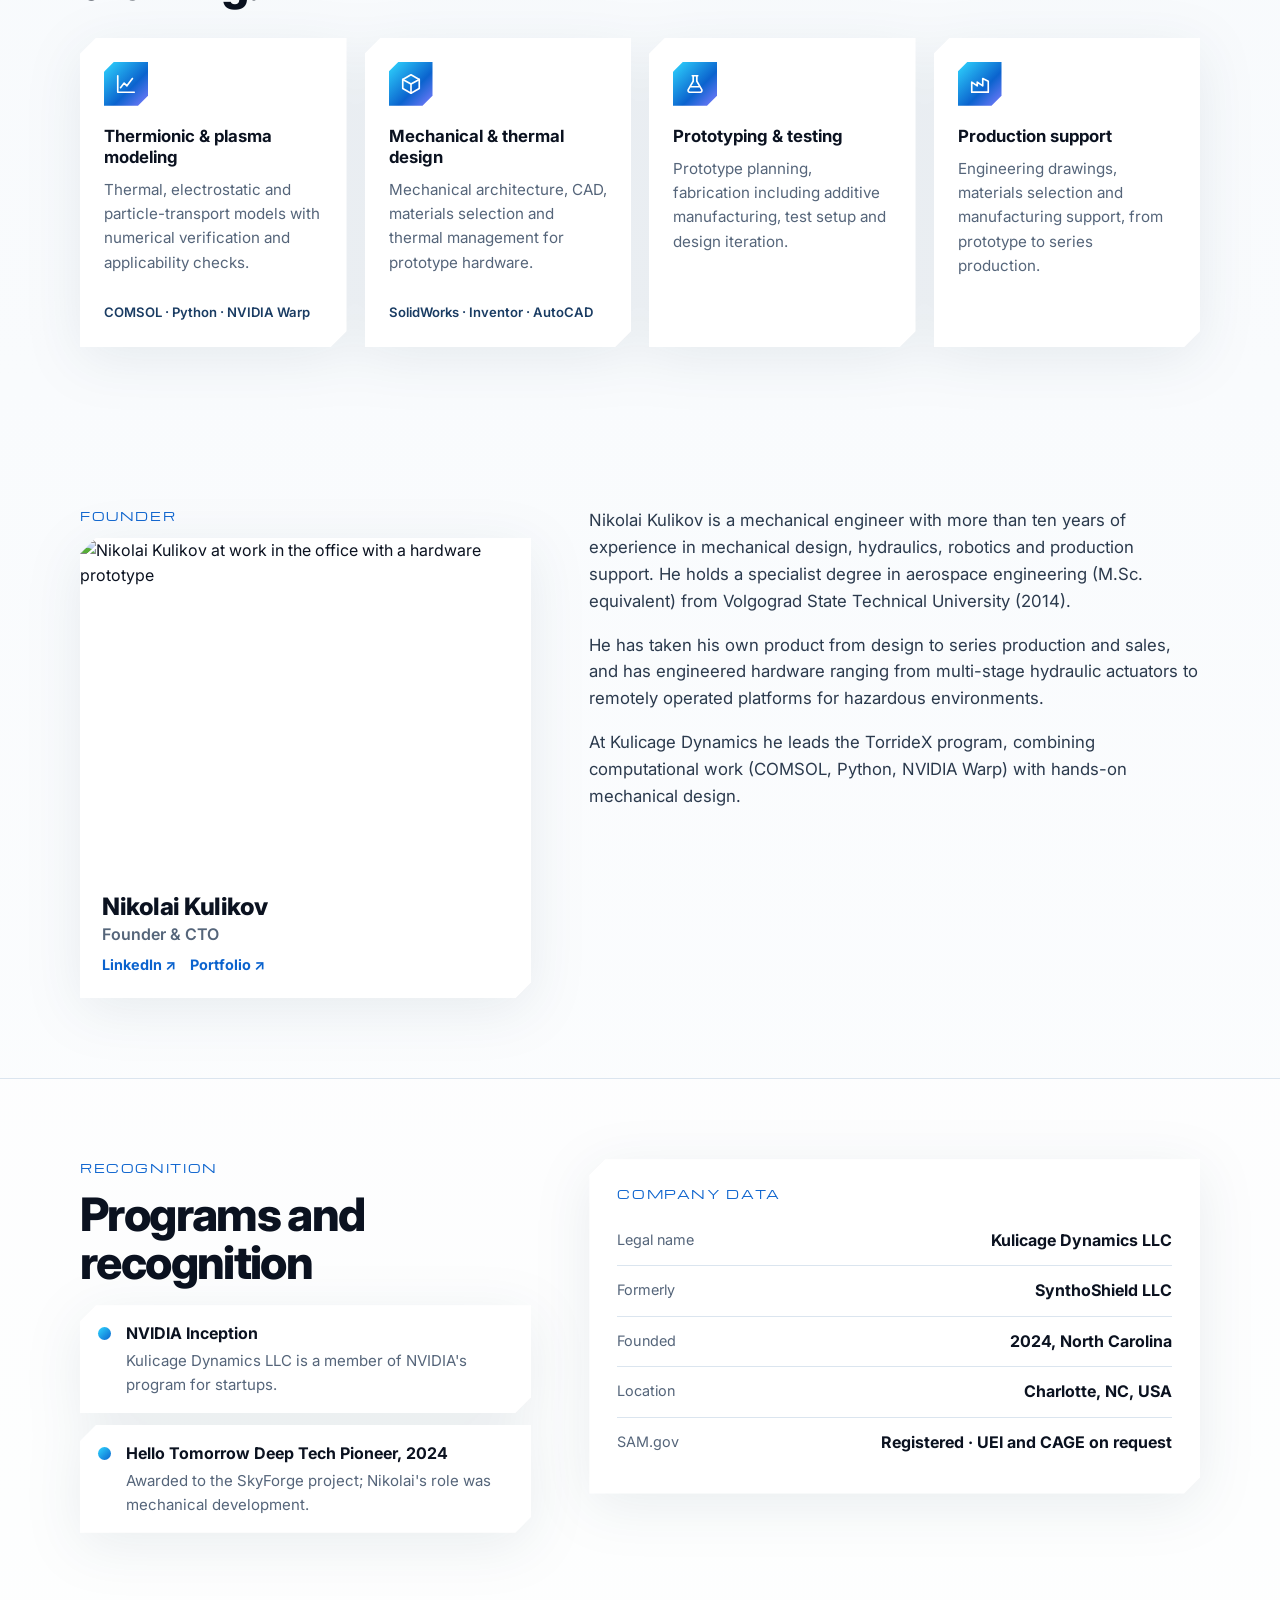
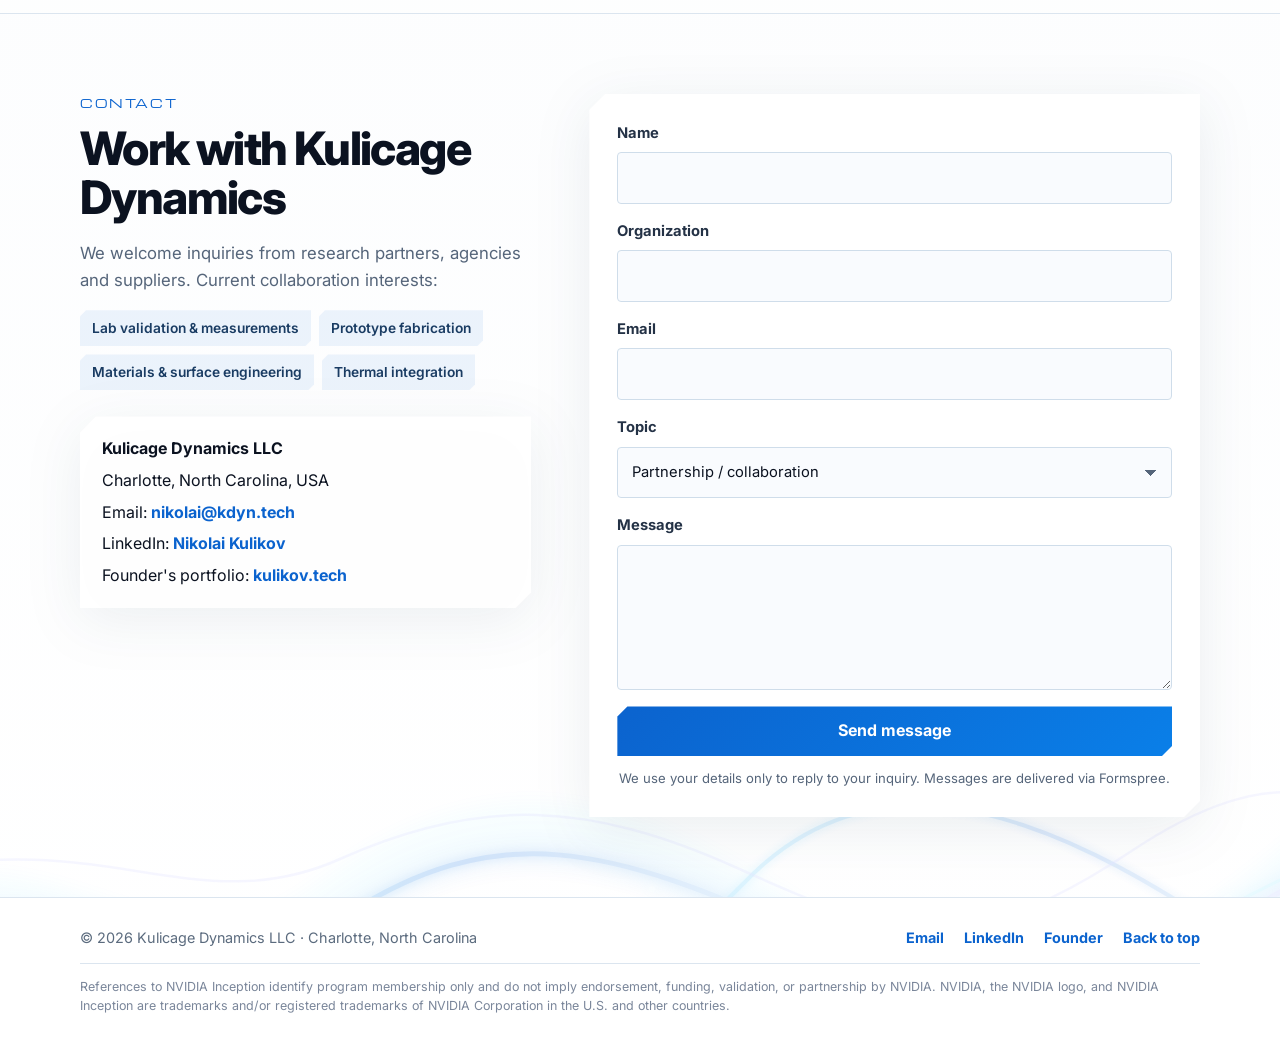
==== commit 9dc84cf2: "Add files via upload" ====
--- a/index.html
+++ b/index.html
@@ -293,28 +293,28 @@
           <h2>Selected engineering work</h2>
           <p class="section-intro">
             Projects by founder Nikolai Kulikov. Each card notes the project context and his role.
+            Detailed case studies are on <a class="text-link" href="https://kulikov.tech/" target="_blank" rel="noopener">kulikov.tech&nbsp;↗</a>
           </p>
         </div>
 
         <div class="work-grid">
           <article class="work-card">
-            <!-- <img src="assets/work-seals.jpg" alt="..." class="work-media" loading="lazy" /> -->
+            <div class="work-media work-stat-media" role="group" aria-label="Sales figures">
+              <div><strong>≈3,000</strong><span>kits sold</span></div>
+              <div><strong>15,000+</strong><span>components</span></div>
+            </div>
             <p class="work-tag">Product development · Production</p>
             <h3>Commercial sealing products</h3>
             <p>
               Took a sealing product from an identified field problem through design, prototyping
               and testing to production setup and customer feedback.
             </p>
-            <div class="work-stats">
-              <div><strong>≈3,000</strong><span>kits sold</span></div>
-              <div><strong>15,000+</strong><span>components</span></div>
-            </div>
             <p class="work-role">Role: end-to-end, from design to sales</p>
             <!-- TODO: state under which brand/business these were sold (not Kulicage Dynamics sales) -->
           </article>
 
           <article class="work-card">
-            <!-- <img src="assets/work-skyforge.jpg" alt="..." class="work-media" loading="lazy" /> -->
+            <img src="assets/work-skyforge.jpg" alt="SkyForge ozone generator and injection system, CAD model" class="work-media" loading="lazy" />
             <p class="work-tag">Hardware R&amp;D</p>
             <h3>SkyForge</h3>
             <p class="work-badge">Hello Tomorrow Deep Tech Pioneer, 2024</p>
@@ -326,7 +326,7 @@
           </article>
 
           <article class="work-card">
-            <!-- <img src="assets/work-hydraulics.jpg" alt="..." class="work-media" loading="lazy" /> -->
+            <img src="assets/work-hydraulics.jpg" alt="Remotely operated tracked platform, CAD model" class="work-media" loading="lazy" />
             <p class="work-tag">Hydraulics · Robotics</p>
             <h3>Heavy-duty hydraulics and remote platforms</h3>
             <p>
@@ -390,22 +390,25 @@
       <div class="container founder-grid">
         <div>
         <p class="section-label">Founder</p>
+        <div class="lift">
         <div class="founder-card">
-          <!-- Replace the initials with a photo when available:
-          <img src="assets/founder.jpg" alt="Nikolai Kulikov" class="founder-photo" width="72" height="72" /> -->
-          <div class="founder-initials" aria-hidden="true">NK</div>
+          <img src="assets/founder-office.jpg" alt="Nikolai Kulikov at work in the office with a hardware prototype" class="founder-photo" width="960" height="720" loading="lazy" />
           <div>
             <h2>Nikolai Kulikov</h2>
             <p>Founder &amp; CTO</p>
-            <a class="founder-link" href="https://www.linkedin.com/in/kulicage/" target="_blank" rel="noopener">LinkedIn ↗</a>
+            <span class="founder-links">
+              <a class="founder-link" href="https://www.linkedin.com/in/kulicage/" target="_blank" rel="noopener">LinkedIn ↗</a>
+              <a class="founder-link" href="https://kulikov.tech/" target="_blank" rel="noopener">Portfolio ↗</a>
+            </span>
           </div>
+        </div>
         </div>
         </div>
         <div class="section-copy">
           <p>
             Nikolai Kulikov is a mechanical engineer with more than ten years of experience in
-            mechanical design, hydraulics, robotics and production support. He holds an engineering
-            degree from Volgograd State Technical University (2014).
+            mechanical design, hydraulics, robotics and production support. He holds a specialist
+            degree in aerospace engineering (M.Sc. equivalent) from Volgograd State Technical University (2014).
           </p>
           <p>
             He has taken his own product from design to series production and sales, and has
@@ -442,6 +445,7 @@
           <li><strong>Intellectual property</strong><span>Patent applications covering ... (status: ...)</span></li> -->
         </div>
 
+        <div class="lift">
         <div class="company-data">
           <p class="section-label">Company data</p>
           <dl>
@@ -456,6 +460,7 @@
             <div><dt>NAICS</dt><dd>541715, 541330</dd></div> -->
           </dl>
         </div>
+        </div>
       </div>
     </section>
 
@@ -477,14 +482,18 @@
             <li>Thermal integration</li>
           </ul>
 
+          <div class="lift">
           <div class="contact-lines">
             <p><strong>Kulicage Dynamics LLC</strong></p>
             <p>Charlotte, North Carolina, USA</p>
             <p>Email: <a href="mailto:nikolai@kdyn.tech">nikolai@kdyn.tech</a></p>
             <p>LinkedIn: <a href="https://www.linkedin.com/in/kulicage/" target="_blank" rel="noopener">Nikolai Kulikov</a></p>
+            <p>Founder's portfolio: <a href="https://kulikov.tech/" target="_blank" rel="noopener">kulikov.tech</a></p>
           </div>
-        </div>
-
+          </div>
+        </div>
+
+        <div class="lift">
         <form id="contactForm" class="contact-form" action="https://formspree.io/f/xzdokprv" method="POST">
           <label>
             Name
@@ -525,6 +534,7 @@
 
           <div id="formStatus" class="form-status" aria-live="polite"></div>
         </form>
+        </div>
       </div>
     </section>
   </main>
@@ -535,9 +545,13 @@
       <nav class="footer-links" aria-label="Footer">
         <a href="mailto:nikolai@kdyn.tech">Email</a>
         <a href="https://www.linkedin.com/in/kulicage/" target="_blank" rel="noopener">LinkedIn</a>
+        <a href="https://kulikov.tech/" target="_blank" rel="noopener">Founder</a>
         <a href="#top">Back to top</a>
       </nav>
     </div>
+    <div class="container footer-legal">
+      <p>References to NVIDIA Inception identify program membership only and do not imply endorsement, funding, validation, or partnership by NVIDIA. NVIDIA, the NVIDIA logo, and NVIDIA Inception are trademarks and/or registered trademarks of NVIDIA Corporation in the U.S. and other countries.</p>
+    </div>
   </footer>
 
   <script src="script.js"></script>
--- a/styles.css
+++ b/styles.css
@@ -1284,3 +1284,230 @@
     transition: none;
   }
 }
+
+/* =====================================================================
+   v2: chamfered geometry (echoes the 45° cuts of the KD mark),
+   dark hero, Michroma labels, founder photo, cross-links, NVIDIA note
+   ===================================================================== */
+
+:root {
+  --cut: 16px;
+  --cut-s: 10px;
+  --cut-xs: 6px;
+}
+
+/* 45° chamfer on top-left and bottom-right corners */
+.button,
+.nav-cta,
+.hero-visual,
+.work-card,
+.cap-card,
+.track,
+.verify,
+.company-data,
+.contact-form,
+.contact-lines,
+.founder-card,
+.recognition-list li,
+.work-stats div,
+.trust-row li,
+.chips li,
+.status,
+.program-panel,
+.nda-note,
+.icon,
+.founder-photo {
+  border-radius: 0 !important;
+  border: 0 !important;
+  box-shadow: none !important;
+  clip-path: polygon(var(--c, var(--cut)) 0, 100% 0, 100% calc(100% - var(--c, var(--cut))),
+                     calc(100% - var(--c, var(--cut))) 100%, 0 100%, 0 var(--c, var(--cut)));
+}
+
+.button, .nav-cta, .work-stats div, .icon, .founder-photo { --c: var(--cut-s); }
+.trust-row li, .chips li, .status { --c: var(--cut-xs); }
+.nda-note { --c: var(--cut-s); }
+
+.status {
+  background: rgba(255, 255, 255, 0.12);
+}
+
+.status-active {
+  background: var(--cyan);
+}
+
+.hero .plasma-top {
+  -webkit-mask-image: linear-gradient(to bottom, #000 45%, transparent 100%);
+  mask-image: linear-gradient(to bottom, #000 45%, transparent 100%);
+}
+.program-panel { --c: 28px; }
+
+/* soft shadows follow the chamfered shapes when applied to the parent */
+.work-grid, .cards, .recognition-list, .lift {
+  filter: drop-shadow(0 12px 28px rgba(4, 32, 70, 0.08));
+}
+
+.program { filter: drop-shadow(0 20px 40px rgba(4, 32, 70, 0.14)); }
+
+.button.secondary {
+  background: rgba(11, 99, 206, 0.08);
+}
+
+.nav-cta {
+  padding: 10px 18px;
+}
+
+input,
+select,
+textarea {
+  border-radius: 4px;
+}
+
+.chips li {
+  background: rgba(11, 99, 206, 0.07);
+}
+
+.contact-lines {
+  background: rgba(255, 255, 255, 0.9);
+}
+
+.track,
+.verify {
+  background: rgba(255, 255, 255, 0.09);
+}
+
+/* section labels in the wordmark typeface */
+.eyebrow,
+.section-label,
+.visual-label {
+  font-family: var(--font-brand);
+  font-weight: 400;
+  letter-spacing: 0.14em;
+  font-size: 0.72rem;
+}
+
+/* ---------- dark hero ---------- */
+.hero {
+  color: #ffffff;
+  background:
+    radial-gradient(circle at 82% 18%, rgba(48, 215, 255, 0.20), transparent 30rem),
+    linear-gradient(135deg, #061433 0%, #0a2763 55%, #0b4fa8 100%);
+}
+
+.hero .plasma-top {
+  opacity: 0.45;
+}
+
+.hero .eyebrow {
+  color: #9eeeff;
+}
+
+.hero h1 {
+  color: #ffffff;
+}
+
+.hero-lead {
+  color: rgba(255, 255, 255, 0.82);
+}
+
+.hero-lead strong {
+  color: #ffffff;
+}
+
+.hero .button.secondary {
+  color: #ffffff;
+  background: rgba(255, 255, 255, 0.12);
+}
+
+.hero .button.primary {
+  background: linear-gradient(135deg, #2f86ff, #30d7ff);
+  color: #04122e;
+}
+
+.trust-row li {
+  color: #dbe9ff;
+  background: rgba(255, 255, 255, 0.10);
+}
+
+.hero-visual {
+  background: #ffffff;
+}
+
+/* ---------- founder ---------- */
+.founder-photo {
+  width: 96px;
+  height: 96px;
+  object-fit: cover;
+}
+
+.founder-links {
+  display: flex;
+  gap: 14px;
+}
+
+.text-link {
+  color: var(--blue);
+  font-weight: 700;
+}
+
+/* ---------- footer ---------- */
+.footer-legal {
+  margin-top: 14px;
+  padding-top: 14px;
+  border-top: 1px solid var(--line);
+}
+
+.footer-legal p {
+  margin: 0;
+  color: #7a869a;
+  font-size: 0.78rem;
+  line-height: 1.5;
+}
+
+.work-stat-media {
+  display: grid;
+  grid-template-columns: 1fr 1fr;
+  align-content: center;
+  gap: 18px;
+  padding: 24px 26px;
+  color: #ffffff;
+  background:
+    radial-gradient(circle at 85% 15%, rgba(48, 215, 255, 0.25), transparent 14rem),
+    linear-gradient(135deg, #061433, #0b4fa8);
+}
+
+.work-stat-media strong {
+  display: block;
+  font-size: 2.1rem;
+  line-height: 1.1;
+  letter-spacing: -0.03em;
+}
+
+.work-stat-media span {
+  color: rgba(255, 255, 255, 0.75);
+  font-size: 0.9rem;
+  font-weight: 600;
+}
+
+.work-media {
+  border-radius: 0 !important;
+}
+
+/* founder card with a large office photo */
+.founder-card {
+  flex-direction: column;
+  align-items: stretch;
+  gap: 0;
+  padding: 0;
+}
+
+.founder-card .founder-photo {
+  width: 100%;
+  height: auto;
+  aspect-ratio: 4 / 3;
+  clip-path: none;
+}
+
+.founder-card > div {
+  padding: 18px 22px 22px;
+}
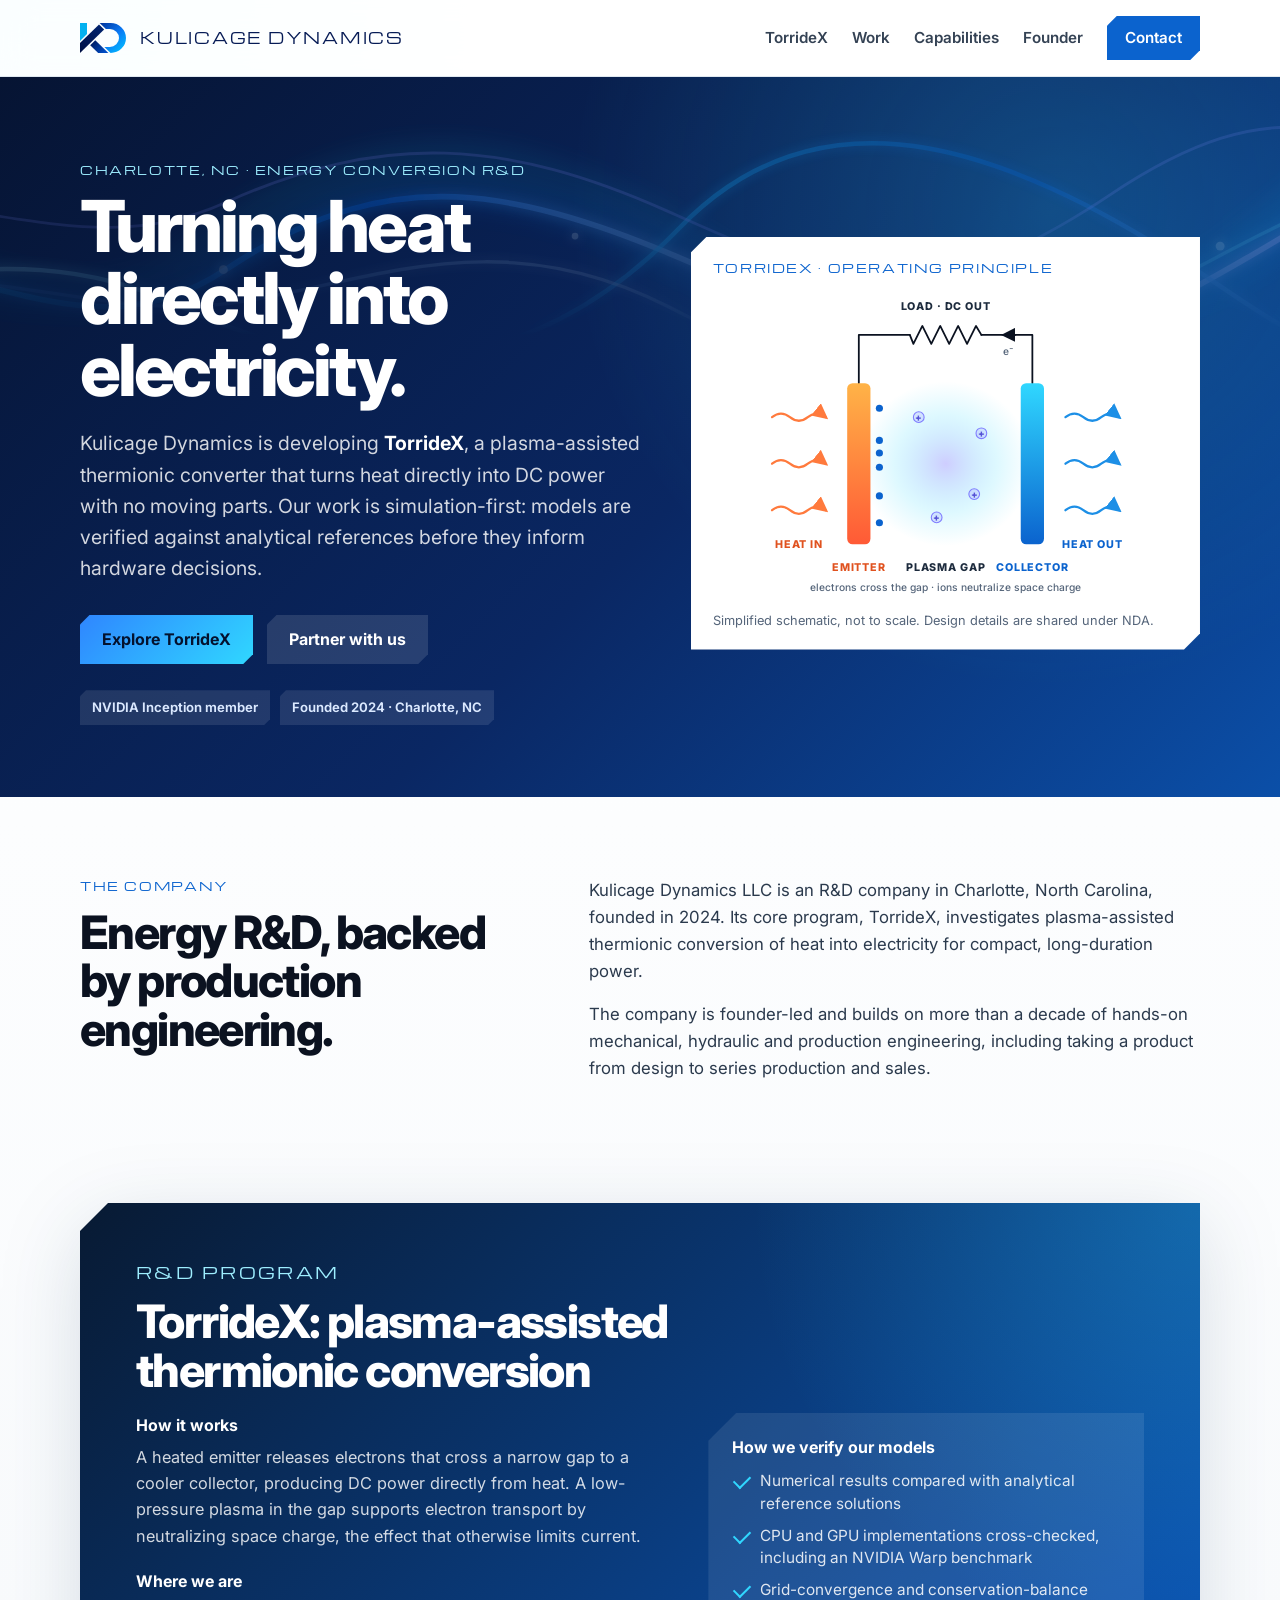
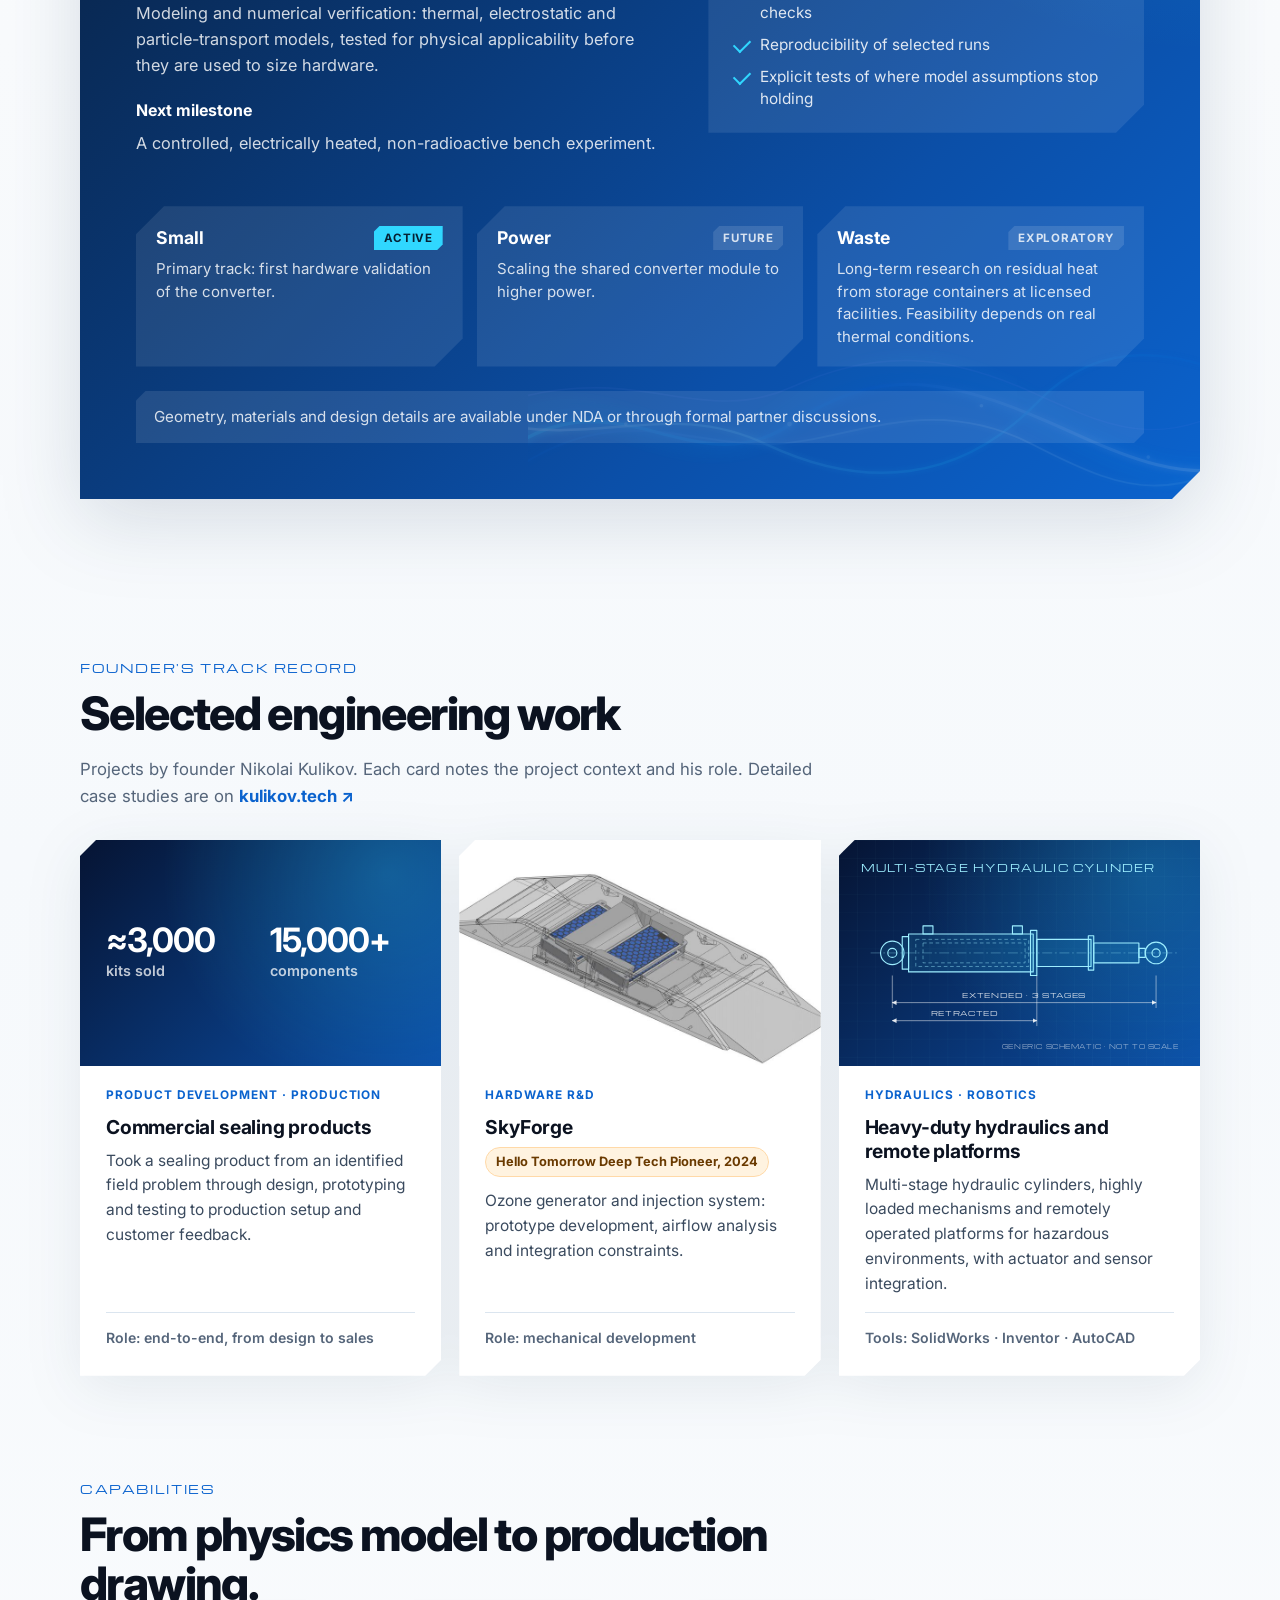
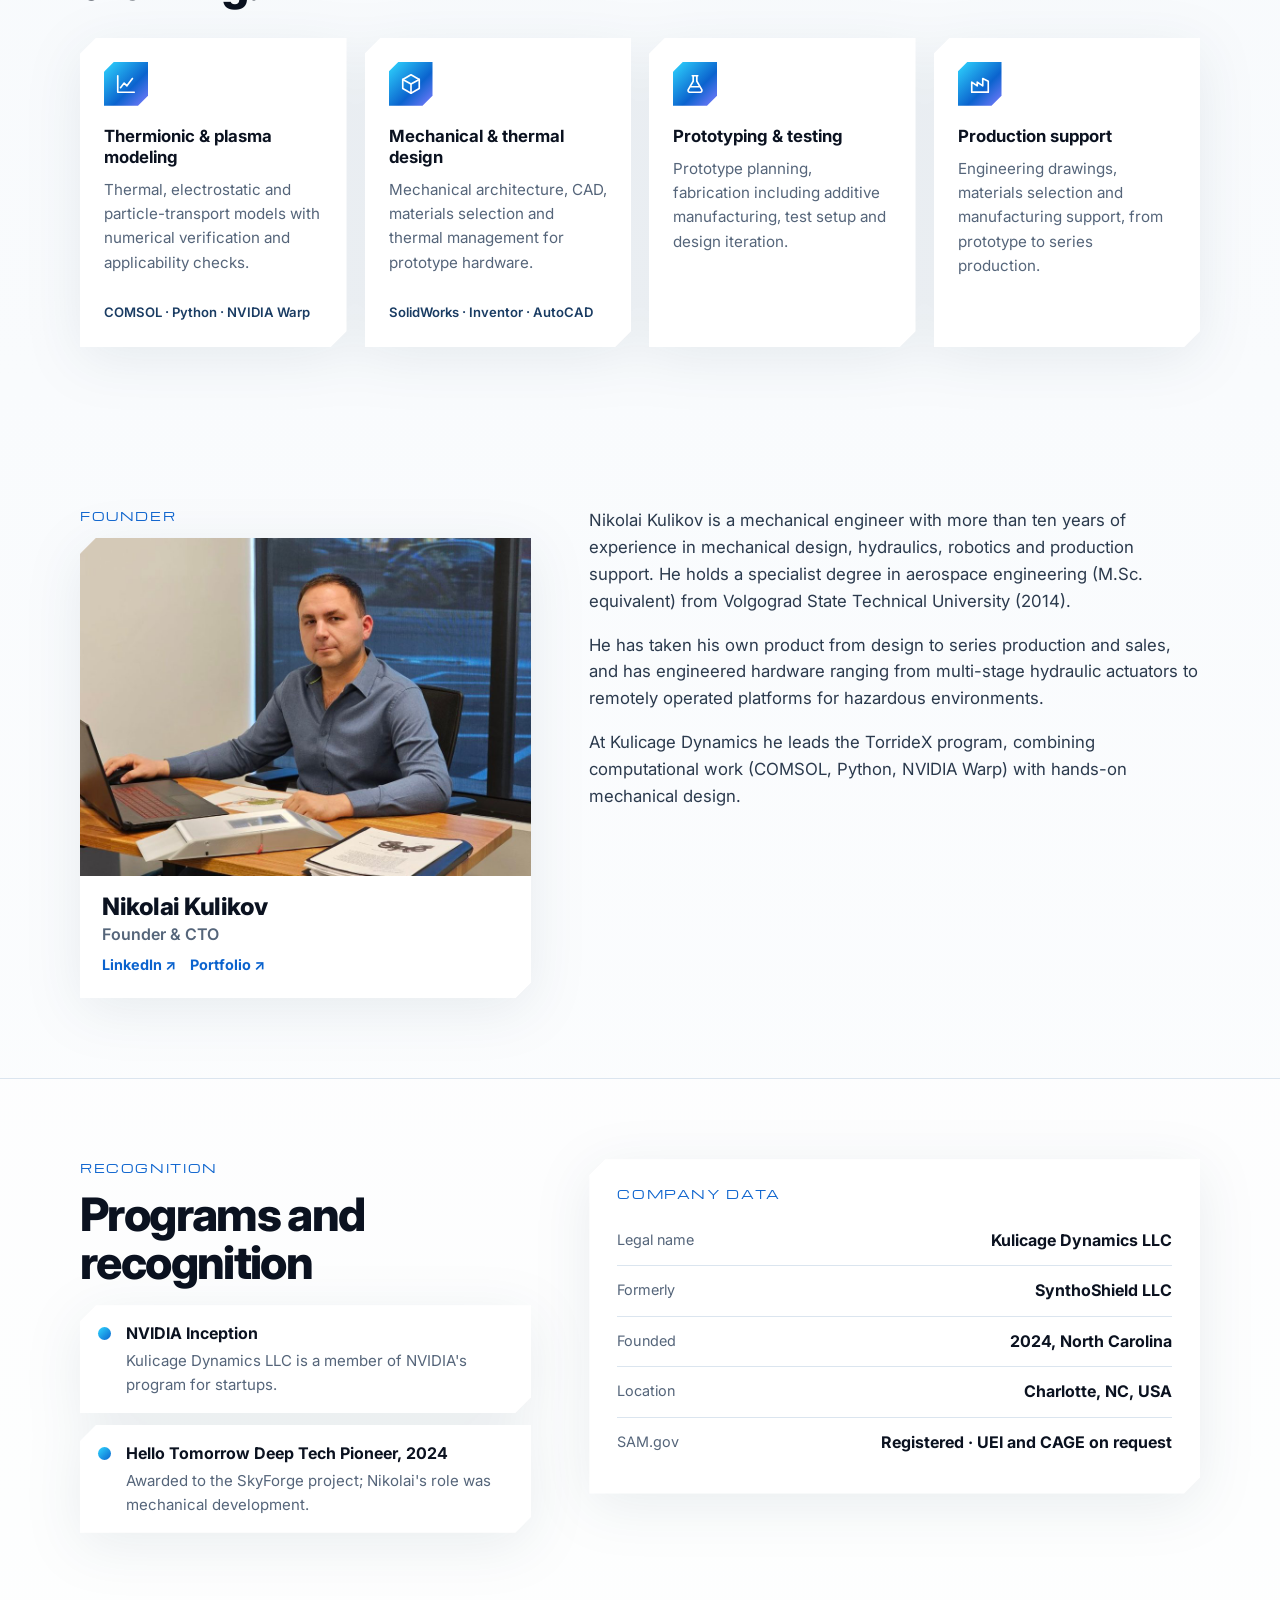
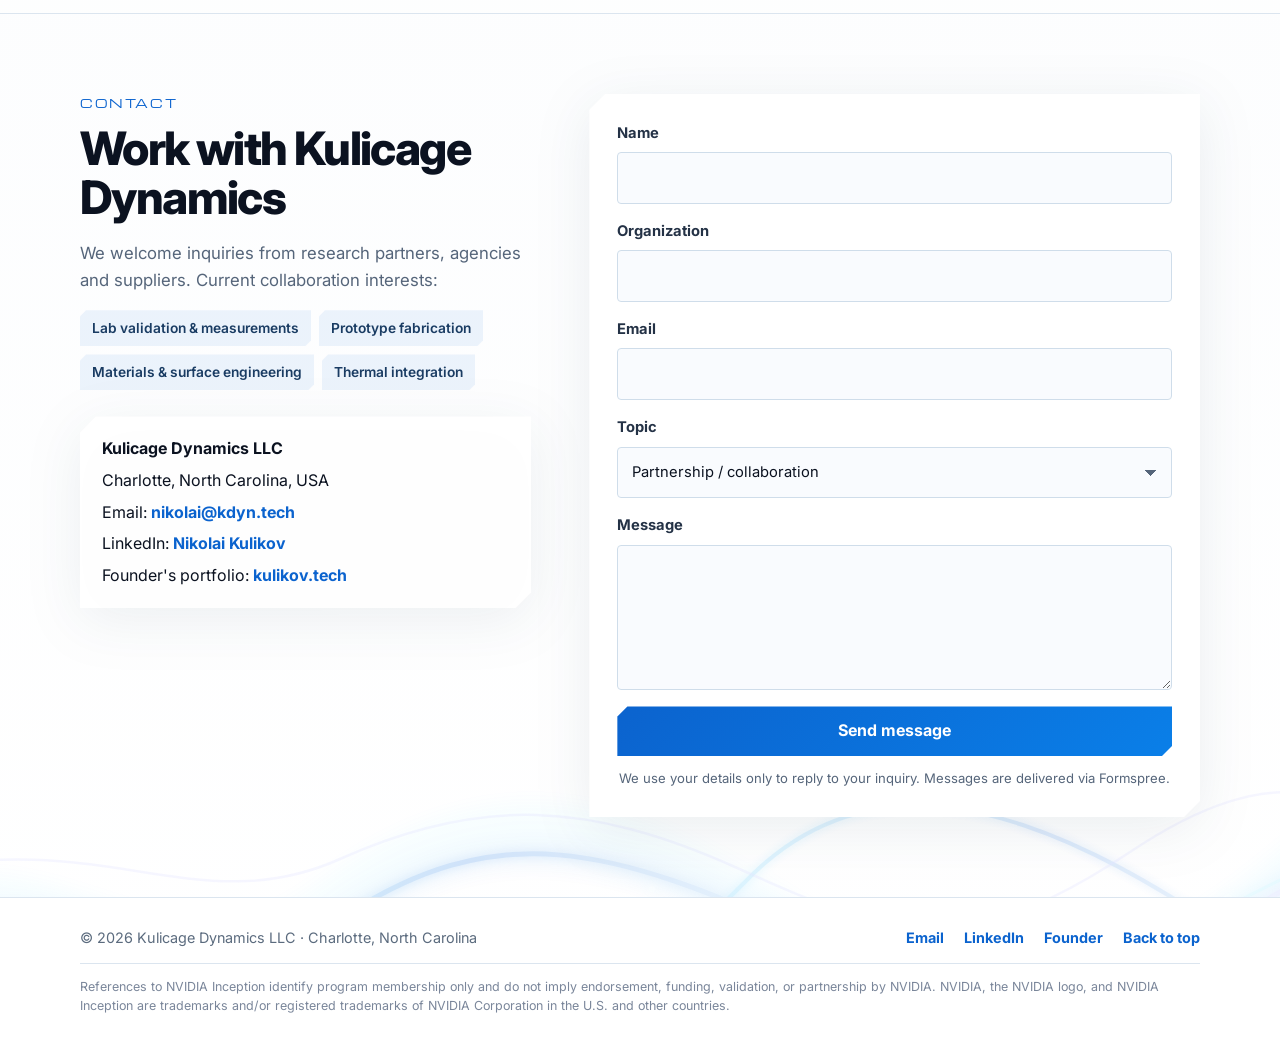
==== commit a09d12c3: "Add files via upload" ====
--- a/index.html
+++ b/index.html
@@ -326,7 +326,56 @@
           </article>
 
           <article class="work-card">
-            <img src="assets/work-hydraulics.jpg" alt="Remotely operated tracked platform, CAD model" class="work-media" loading="lazy" />
+            <div class="work-media work-blueprint">
+              <svg viewBox="0 0 800 500" role="img" aria-labelledby="cyl-title">
+                <title id="cyl-title">Multi-stage hydraulic cylinder, generic schematic</title>
+                <defs>
+                  <pattern id="bp-grid" width="40" height="40" patternUnits="userSpaceOnUse">
+                    <path d="M40 0H0V40" class="bp-grid" />
+                  </pattern>
+                  <marker id="bp-arrow" viewBox="0 0 10 10" refX="9" refY="5" markerWidth="7" markerHeight="7" orient="auto-start-reverse">
+                    <path d="M0 0L10 5L0 10z" class="bp-arrowhead" />
+                  </marker>
+                </defs>
+                <rect width="800" height="500" fill="url(#bp-grid)" />
+                <text x="48" y="70" class="bp-label">MULTI-STAGE HYDRAULIC CYLINDER</text>
+
+                <!-- base clevis -->
+                <circle cx="118" cy="250" r="26" class="bp-part" />
+                <circle cx="118" cy="250" r="10" class="bp-line" />
+                <rect x="140" y="214" width="14" height="72" class="bp-part" />
+                <!-- barrel (stage 1) with ports -->
+                <rect x="154" y="208" width="276" height="84" class="bp-part" />
+                <rect x="186" y="190" width="22" height="18" class="bp-part" />
+                <rect x="384" y="190" width="22" height="18" class="bp-part" />
+                <!-- nested stages, retracted (hidden lines) -->
+                <rect x="170" y="220" width="250" height="60" class="bp-hidden" />
+                <rect x="186" y="228" width="226" height="44" class="bp-hidden" />
+                <!-- gland 1 + stage 2 -->
+                <rect x="424" y="200" width="14" height="100" class="bp-part" />
+                <rect x="438" y="220" width="120" height="60" class="bp-part" />
+                <!-- gland 2 + stage 3 -->
+                <rect x="552" y="212" width="12" height="76" class="bp-part" />
+                <rect x="564" y="228" width="100" height="44" class="bp-part" />
+                <!-- rod eye -->
+                <rect x="664" y="240" width="14" height="20" class="bp-part" />
+                <circle cx="702" cy="250" r="24" class="bp-part" />
+                <circle cx="702" cy="250" r="9" class="bp-line" />
+                <!-- centre line -->
+                <path d="M70 250H750" class="bp-center" />
+
+                <!-- dimension: extended length -->
+                <path d="M118 300V372M702 300V372" class="bp-thin" />
+                <path d="M118 360H702" class="bp-thin" marker-start="url(#bp-arrow)" marker-end="url(#bp-arrow)" />
+                <text x="410" y="350" class="bp-dim" text-anchor="middle">EXTENDED · 3 STAGES</text>
+                <!-- dimension: retracted length -->
+                <path d="M438 300V412" class="bp-thin" />
+                <path d="M118 400H438" class="bp-thin" marker-start="url(#bp-arrow)" marker-end="url(#bp-arrow)" />
+                <text x="278" y="390" class="bp-dim" text-anchor="middle">RETRACTED</text>
+
+                <text x="752" y="462" class="bp-note" text-anchor="end">GENERIC SCHEMATIC · NOT TO SCALE</text>
+              </svg>
+            </div>
             <p class="work-tag">Hydraulics · Robotics</p>
             <h3>Heavy-duty hydraulics and remote platforms</h3>
             <p>
--- a/styles.css
+++ b/styles.css
@@ -1511,3 +1511,30 @@
 .founder-card > div {
   padding: 18px 22px 22px;
 }
+
+/* blueprint-style media panel (used instead of a photo) */
+.work-blueprint {
+  display: block;
+  padding: 0;
+  background:
+    radial-gradient(circle at 85% 15%, rgba(48, 215, 255, 0.22), transparent 14rem),
+    linear-gradient(135deg, #061433, #0b4fa8);
+}
+
+.work-blueprint svg {
+  display: block;
+  width: 100%;
+  height: 100%;
+}
+
+.work-blueprint .bp-grid { fill: none; stroke: rgba(158, 238, 255, 0.10); stroke-width: 1; }
+.work-blueprint .bp-part { fill: rgba(48, 215, 255, 0.10); stroke: #9eeeff; stroke-width: 2.5; stroke-linejoin: round; }
+.work-blueprint .bp-line { fill: none; stroke: #9eeeff; stroke-width: 2.5; }
+.work-blueprint .bp-hidden { fill: none; stroke: rgba(158, 238, 255, 0.55); stroke-width: 1.8; stroke-dasharray: 8 6; }
+.work-blueprint .bp-center { fill: none; stroke: rgba(158, 238, 255, 0.45); stroke-width: 1.5; stroke-dasharray: 22 6 4 6; }
+.work-blueprint .bp-thin { fill: none; stroke: rgba(255, 255, 255, 0.7); stroke-width: 1.5; }
+.work-blueprint .bp-arrowhead { fill: rgba(255, 255, 255, 0.85); }
+.work-blueprint text { font-family: var(--font-brand); fill: #ffffff; }
+.work-blueprint .bp-label { font-size: 22px; letter-spacing: 0.12em; fill: #9eeeff; }
+.work-blueprint .bp-dim { font-size: 15px; letter-spacing: 0.1em; fill: rgba(255, 255, 255, 0.85); }
+.work-blueprint .bp-note { font-size: 13px; letter-spacing: 0.1em; fill: rgba(255, 255, 255, 0.55); }
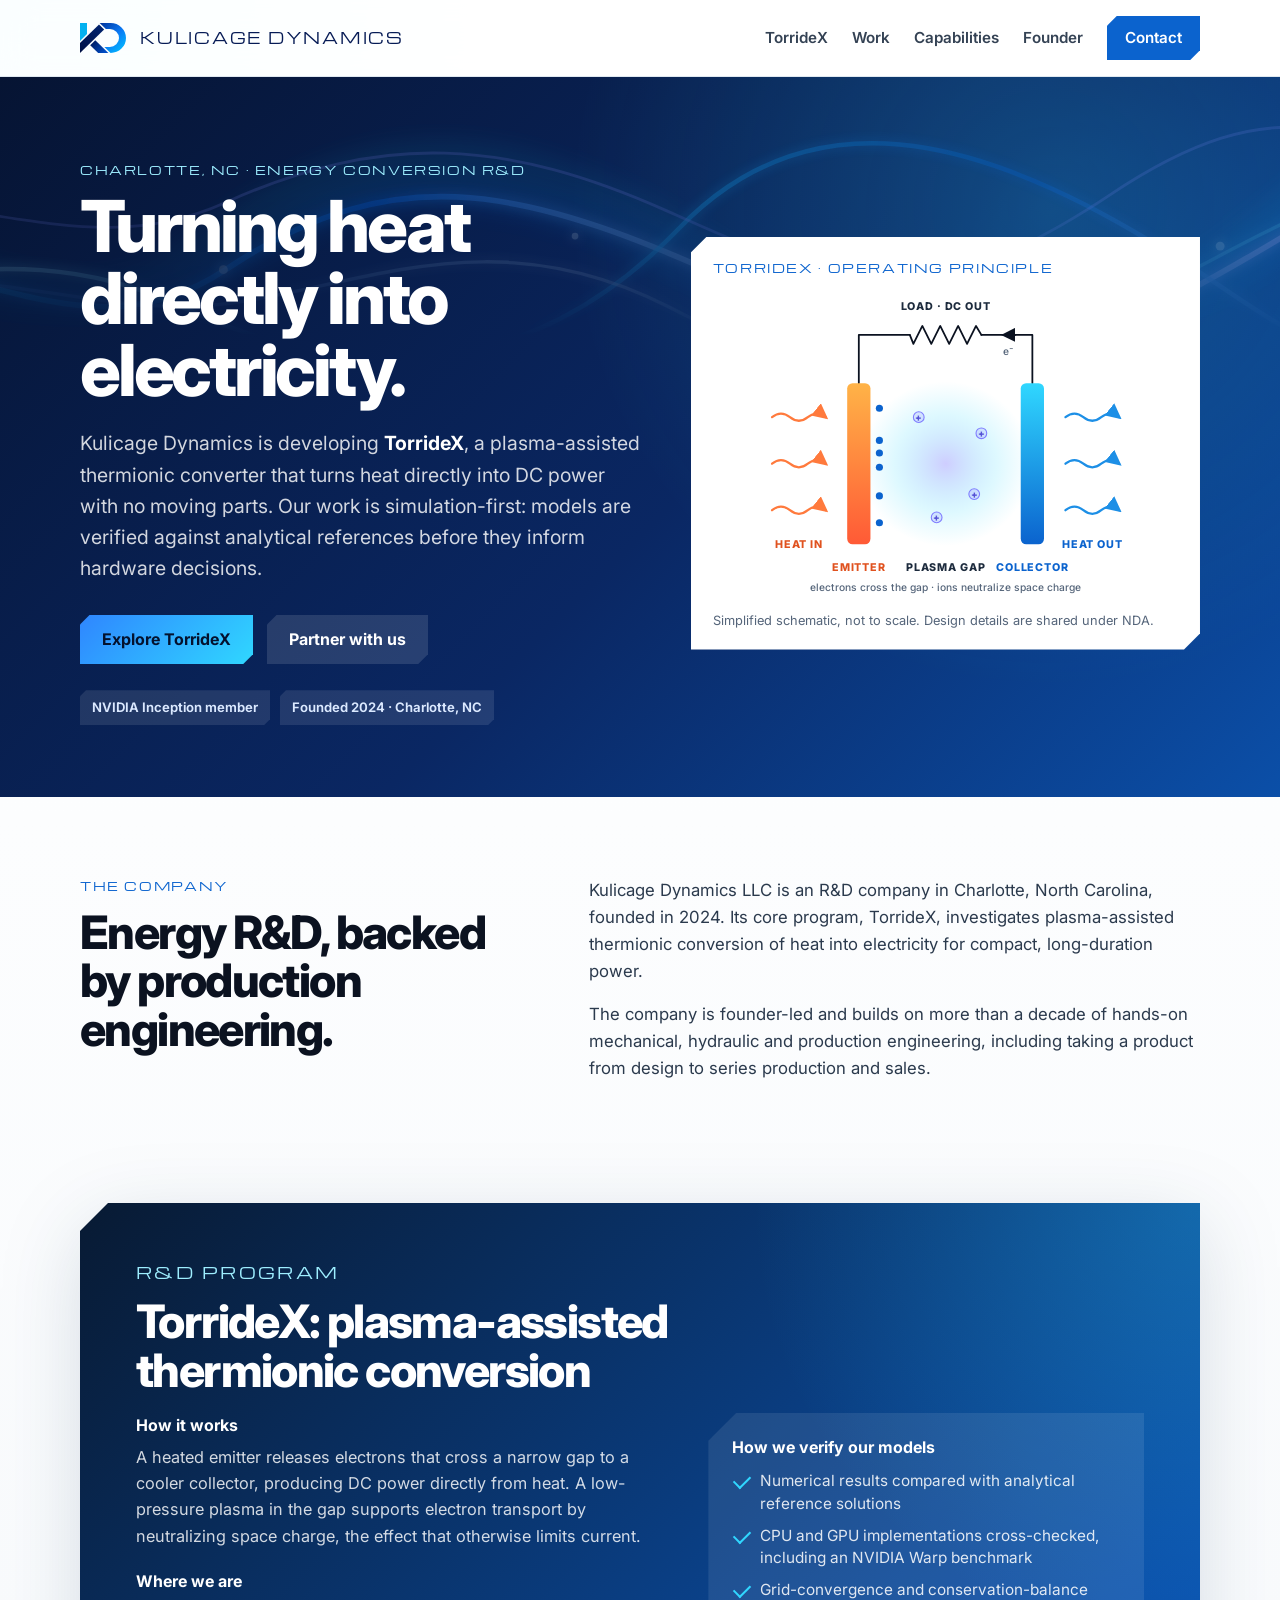
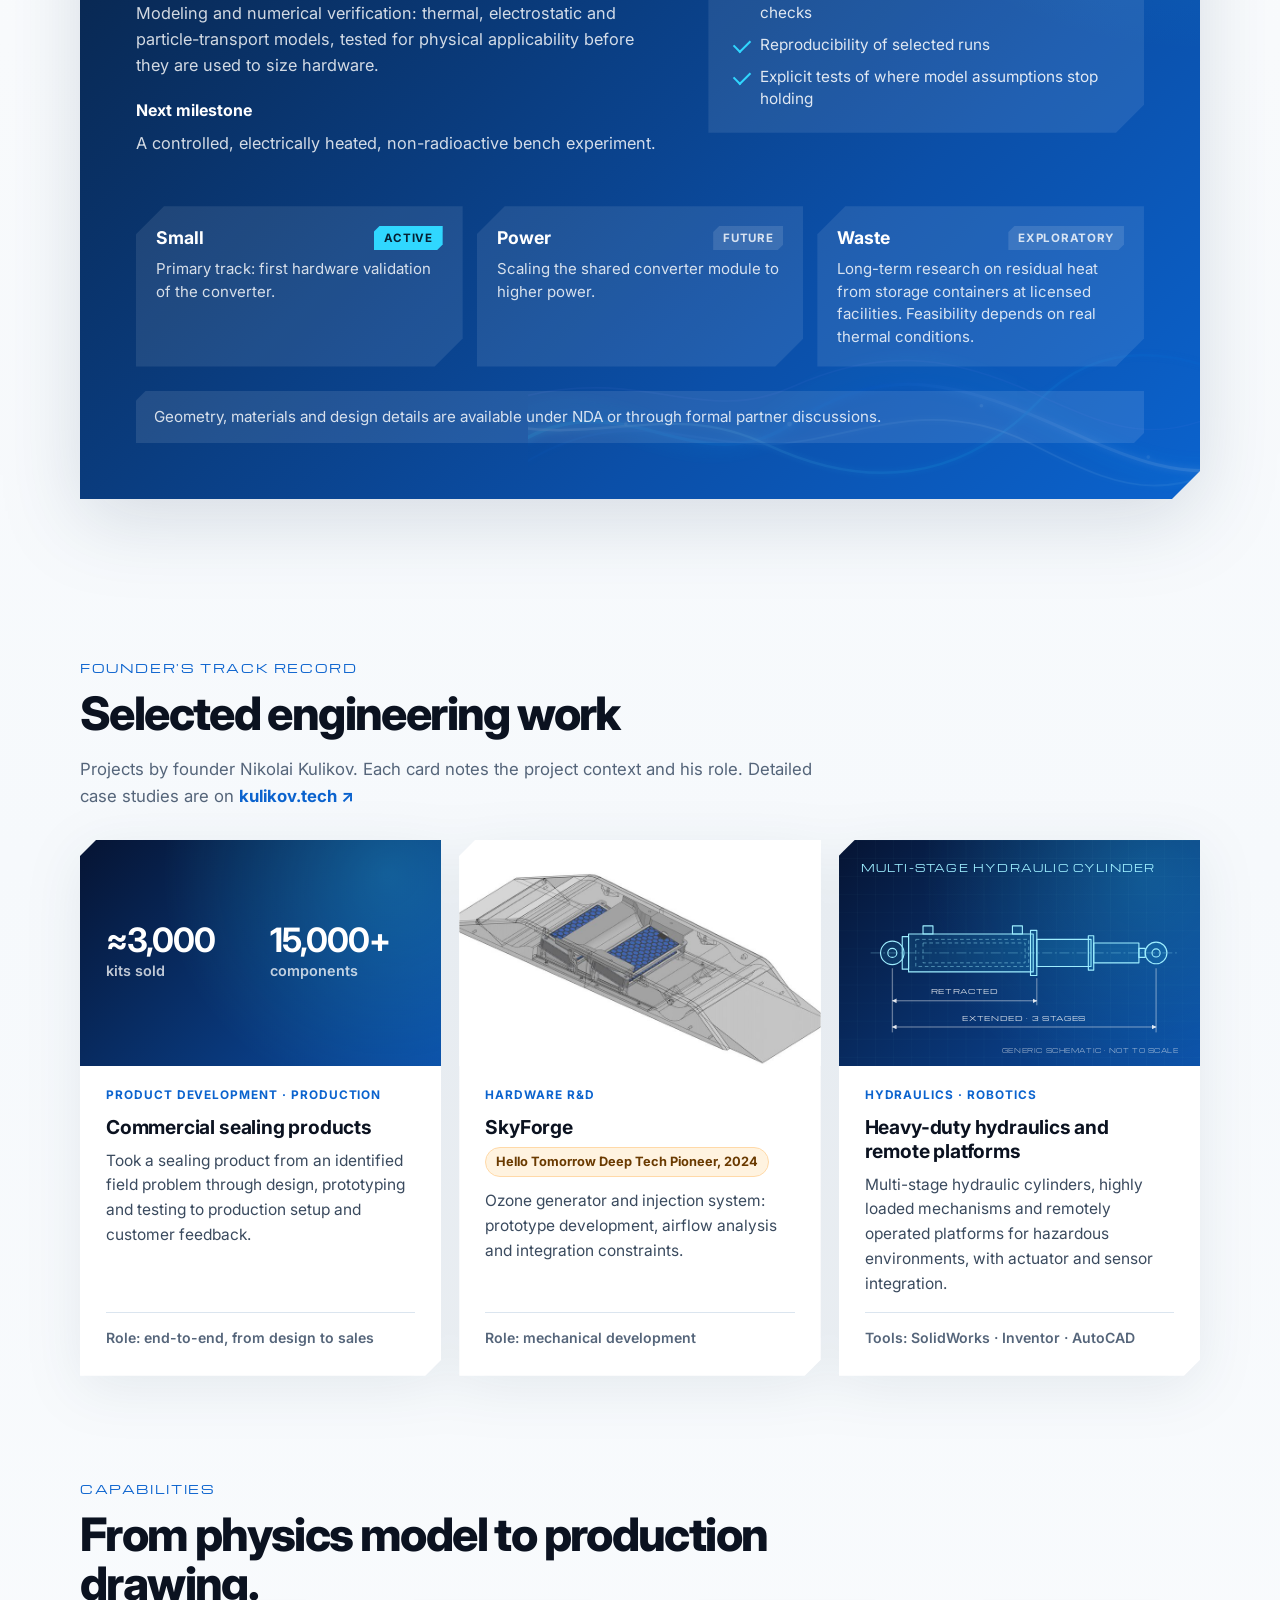
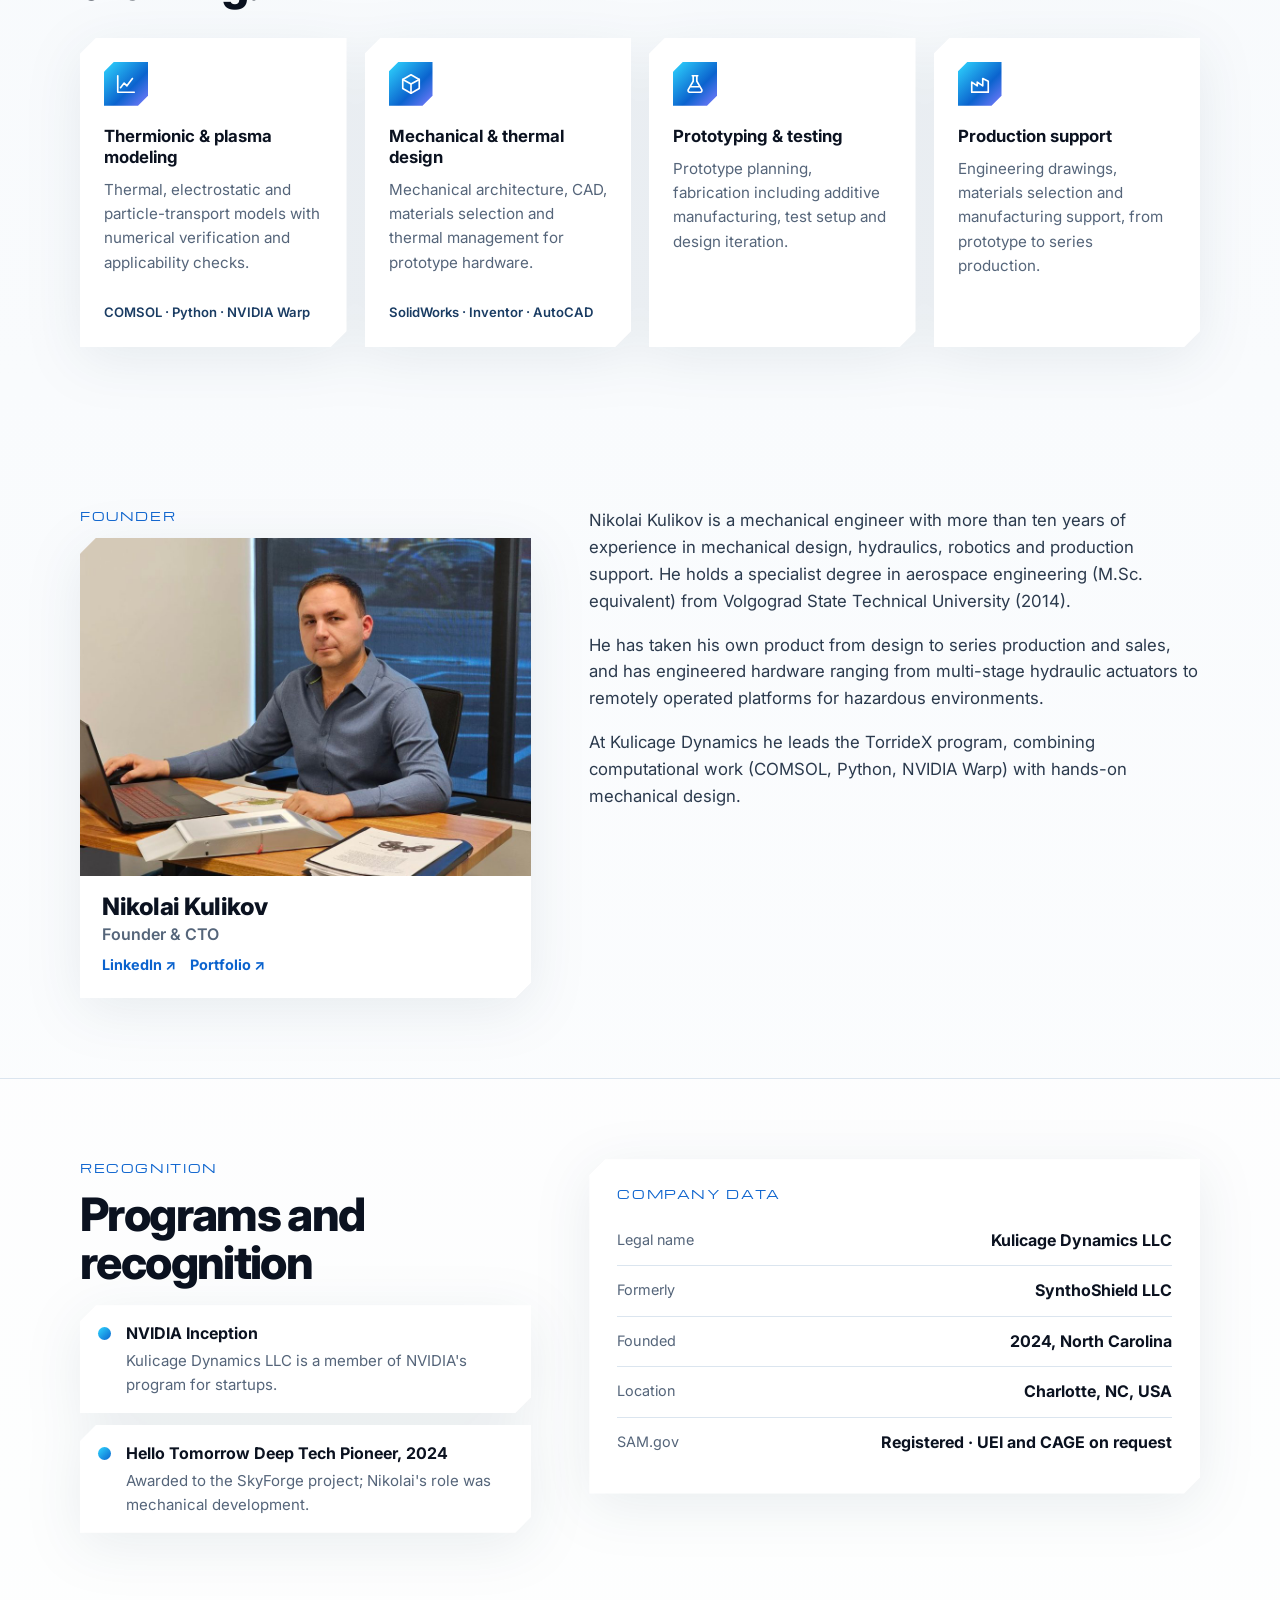
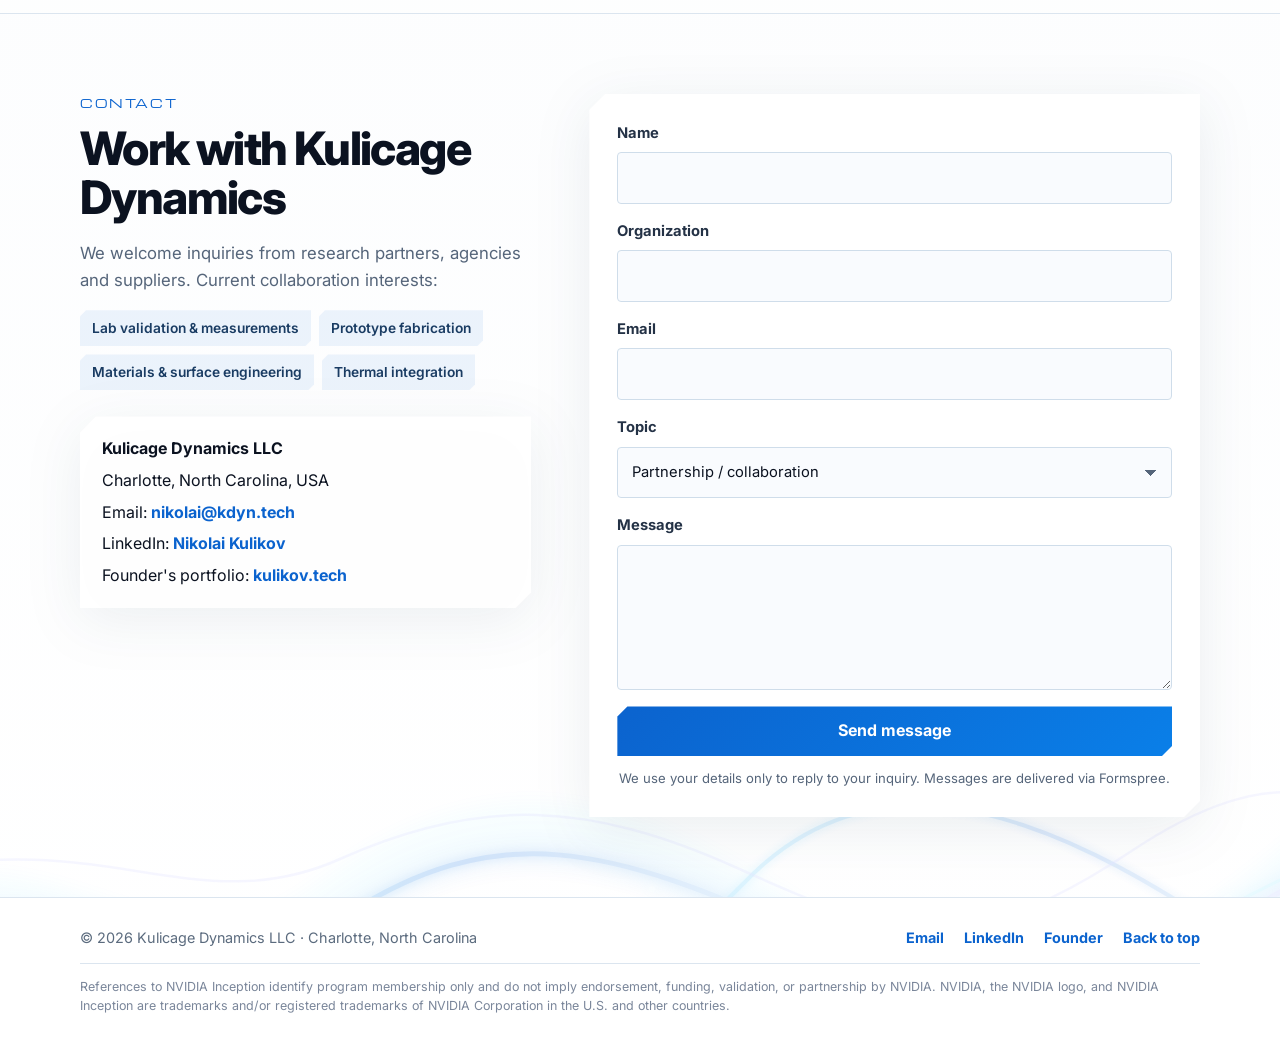
==== commit cc684aee: "Add files via upload" ====
--- a/index.html
+++ b/index.html
@@ -364,16 +364,17 @@
                 <!-- centre line -->
                 <path d="M70 250H750" class="bp-center" />
 
-                <!-- dimension: extended length -->
-                <path d="M118 300V372M702 300V372" class="bp-thin" />
-                <path d="M118 360H702" class="bp-thin" marker-start="url(#bp-arrow)" marker-end="url(#bp-arrow)" />
-                <text x="410" y="350" class="bp-dim" text-anchor="middle">EXTENDED · 3 STAGES</text>
-                <!-- dimension: retracted length -->
-                <path d="M438 300V412" class="bp-thin" />
-                <path d="M118 400H438" class="bp-thin" marker-start="url(#bp-arrow)" marker-end="url(#bp-arrow)" />
-                <text x="278" y="390" class="bp-dim" text-anchor="middle">RETRACTED</text>
-
-                <text x="752" y="462" class="bp-note" text-anchor="end">GENERIC SCHEMATIC · NOT TO SCALE</text>
+                <!-- extension lines (with a small gap from the part) -->
+                <path d="M118 284V426M702 284V426" class="bp-thin" />
+                <path d="M438 306V366" class="bp-thin" />
+                <!-- dimension: retracted length (shorter, closer to the part) -->
+                <path d="M118 356H438" class="bp-thin" marker-start="url(#bp-arrow)" marker-end="url(#bp-arrow)" />
+                <text x="278" y="342" class="bp-dim" text-anchor="middle">RETRACTED</text>
+                <!-- dimension: extended length (longer, further from the part) -->
+                <path d="M118 414H702" class="bp-thin" marker-start="url(#bp-arrow)" marker-end="url(#bp-arrow)" />
+                <text x="410" y="400" class="bp-dim" text-anchor="middle">EXTENDED · 3 STAGES</text>
+
+                <text x="752" y="472" class="bp-note" text-anchor="end">GENERIC SCHEMATIC · NOT TO SCALE</text>
               </svg>
             </div>
             <p class="work-tag">Hydraulics · Robotics</p>
